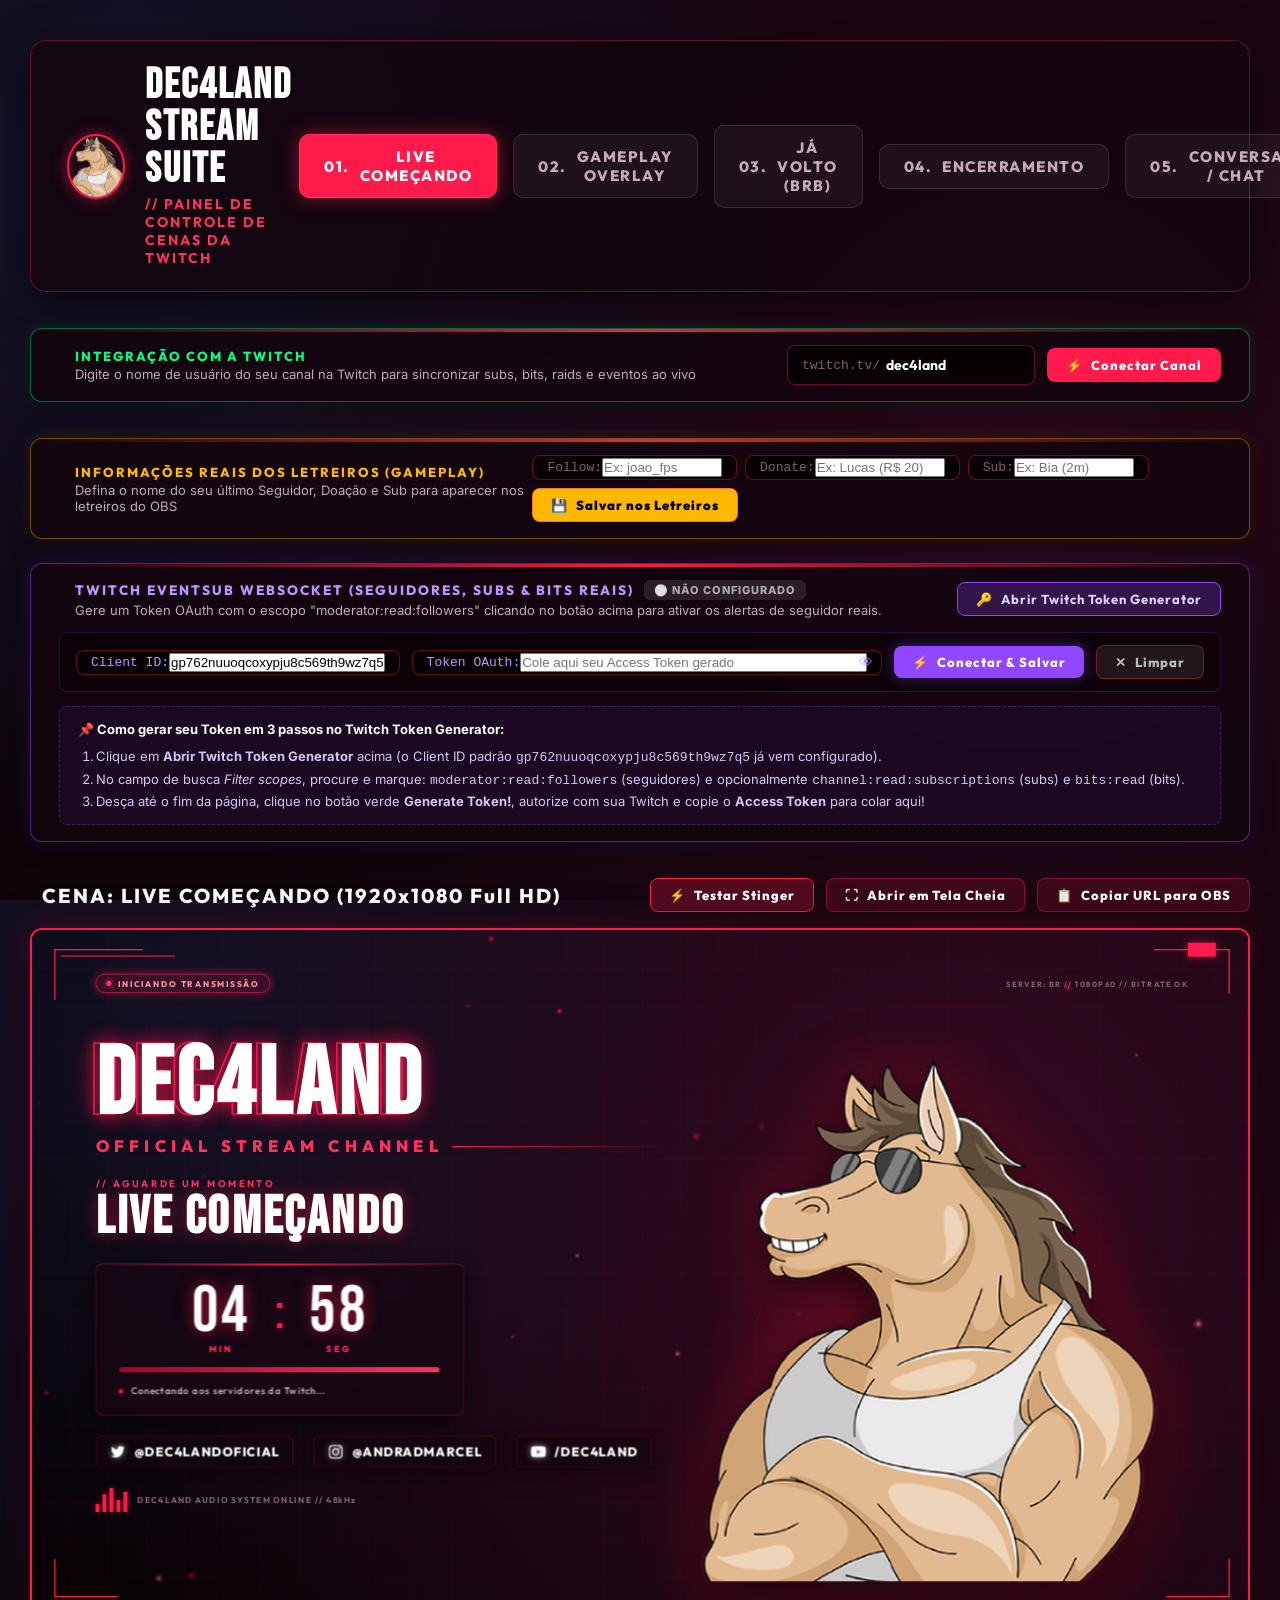
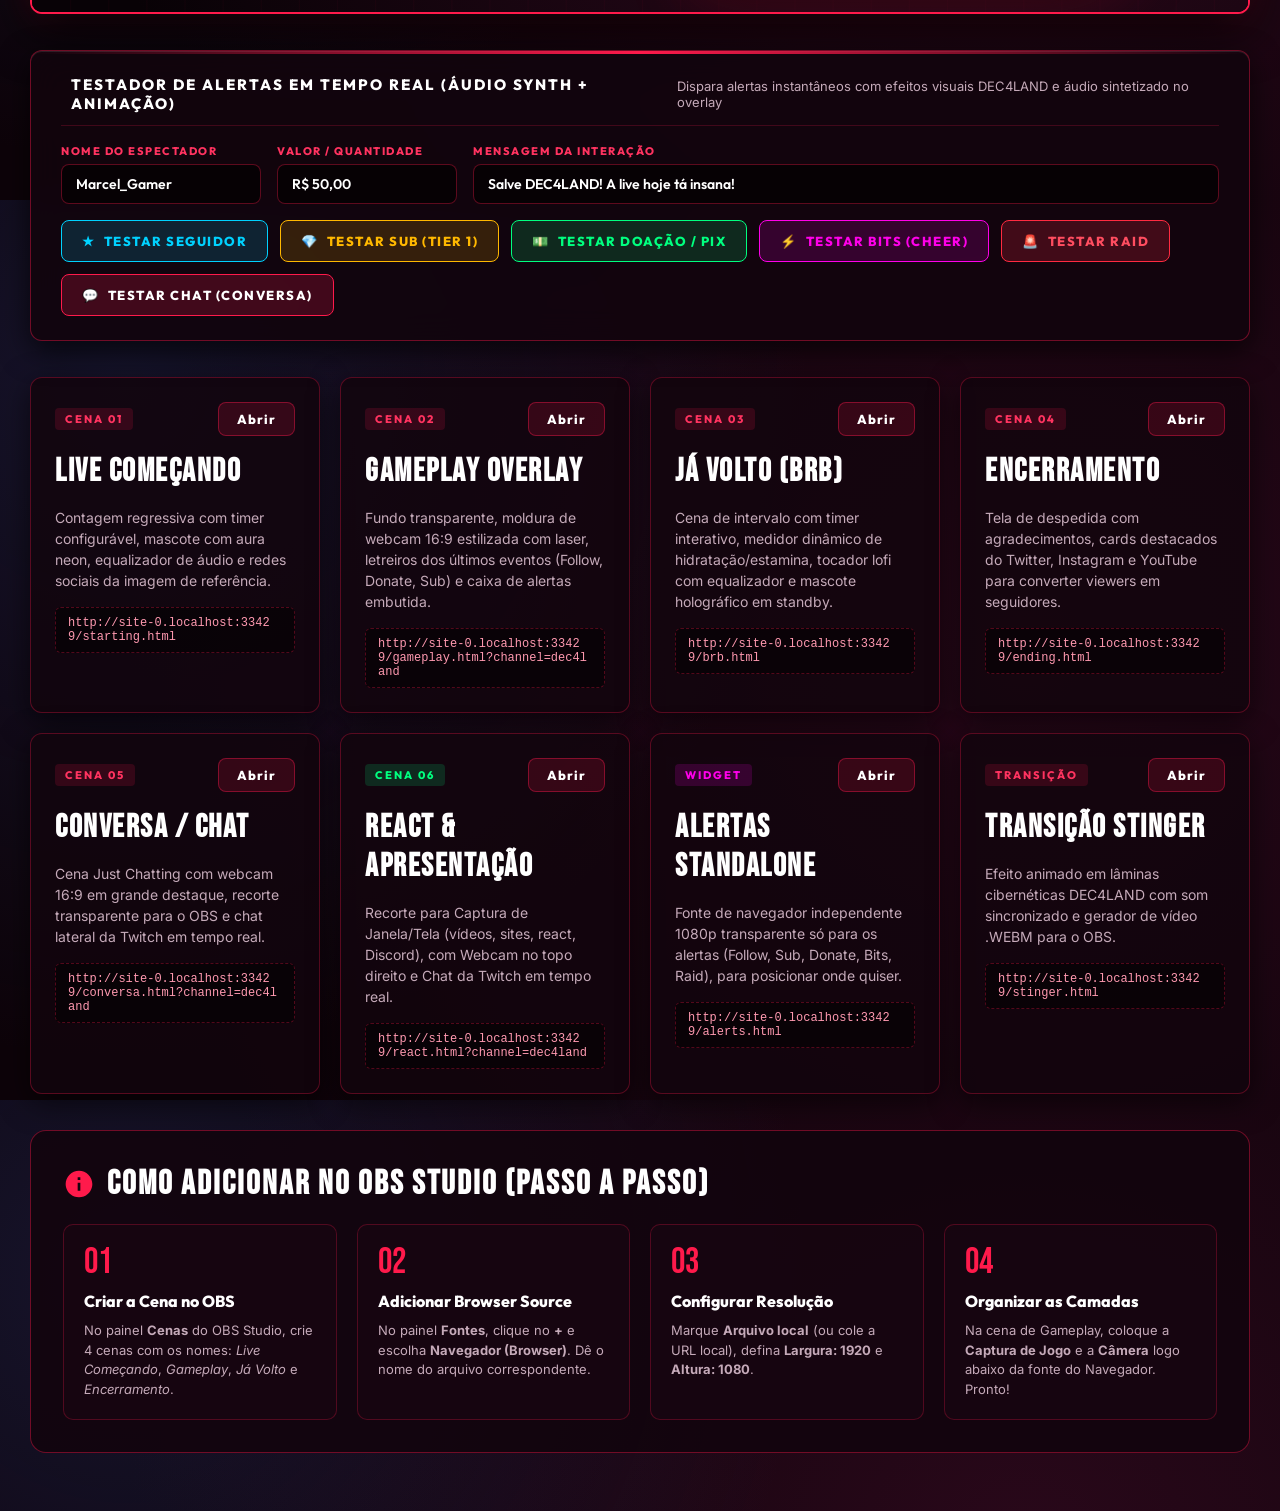
==== index.html @ c60e08fe "feat: add modular JavaScript components, assets, and update stinger rendering pipeline" ====
<!DOCTYPE html>
<html lang="pt-BR">
<head>
  <meta charset="UTF-8">
  <meta name="viewport" content="width=device-width, initial-scale=1.0">
  <title>DEC4LAND - Central de Cenas Twitch & Guia OBS</title>
  <link rel="stylesheet" href="css/shared.css">
  <link rel="stylesheet" href="css/stinger.css">
  <link rel="stylesheet" href="css/alerts.css">
  <style>
    body {
      width: 100vw;
      height: 100vh;
      overflow-y: auto;
      background: radial-gradient(circle at 10% 20%, rgba(35, 45, 95, 0.4) 0%, transparent 50%),
                  radial-gradient(circle at 80% 50%, #29081a 0%, #0d0309 80%);
      color: #fff;
      font-family: var(--font-ui);
      padding: 0;
      margin: 0;
    }

    .hub-container {
      max-width: 1600px;
      margin: 0 auto;
      padding: 40px 30px 60px 30px;
      display: flex;
      flex-direction: column;
      gap: 36px;
    }

    /* Hub Header */
    .hub-header {
      display: flex;
      justify-content: space-between;
      align-items: center;
      background: rgba(18, 5, 14, 0.85);
      border: 1px solid rgba(255, 26, 75, 0.35);
      border-radius: 16px;
      padding: 24px 36px;
      box-shadow: 0 10px 40px rgba(0, 0, 0, 0.7);
    }

    .hub-brand {
      display: flex;
      align-items: center;
      gap: 20px;
    }

    .hub-mascot-icon {
      width: 65px;
      height: 65px;
      border-radius: 50%;
      border: 2.5px solid var(--neon-red);
      background: var(--bg-wine-mid);
      object-fit: cover;
      box-shadow: 0 0 15px var(--neon-red-glow);
    }

    .hub-title-group h1 {
      font-family: var(--font-display);
      font-size: 42px;
      letter-spacing: 2px;
      margin: 0;
      line-height: 1;
    }

    .hub-title-group p {
      font-family: var(--font-brand);
      font-size: 14px;
      letter-spacing: 2px;
      color: var(--neon-red-bright);
      margin-top: 4px;
      font-weight: 700;
    }

    /* Scene Switcher Tabs */
    .tabs-bar {
      display: flex;
      align-items: center;
      gap: 16px;
    }

    .tab-btn {
      display: flex;
      align-items: center;
      gap: 10px;
      background: rgba(255, 255, 255, 0.05);
      border: 1px solid rgba(255, 255, 255, 0.1);
      color: var(--text-dim);
      font-family: var(--font-brand);
      font-size: 15px;
      font-weight: 800;
      letter-spacing: 1.5px;
      padding: 12px 24px;
      border-radius: 10px;
      cursor: pointer;
      transition: all 0.3s ease;
    }

    .tab-btn:hover {
      border-color: var(--neon-red);
      color: #fff;
      background: rgba(255, 26, 75, 0.15);
    }

    .tab-btn.active {
      background: var(--neon-red);
      border-color: var(--neon-red-bright);
      color: #fff;
      box-shadow: 0 0 20px var(--neon-red-glow);
    }

    /* Live Preview Section */
    .preview-section {
      display: flex;
      flex-direction: column;
      gap: 16px;
    }

    .preview-header {
      display: flex;
      justify-content: space-between;
      align-items: center;
    }

    .preview-title {
      font-family: var(--font-brand);
      font-size: 20px;
      font-weight: 800;
      letter-spacing: 2px;
      color: #fff;
      display: flex;
      align-items: center;
      gap: 12px;
    }

    .preview-actions {
      display: flex;
      gap: 12px;
    }

    /* Twitch Channel Integration Bar */
    .channel-config-bar {
      display: flex;
      justify-content: space-between;
      align-items: center;
      padding: 16px 28px;
      background: rgba(18, 5, 14, 0.9);
      border: 1px solid rgba(0, 255, 127, 0.4);
      border-radius: 12px;
      box-shadow: 0 4px 20px rgba(0, 0, 0, 0.6), 0 0 15px rgba(0, 255, 127, 0.15);
    }

    .channel-config-left {
      display: flex;
      align-items: center;
      gap: 16px;
    }

    .channel-config-text {
      display: flex;
      flex-direction: column;
      gap: 2px;
    }

    .channel-config-label {
      font-family: var(--font-brand);
      font-size: 13px;
      font-weight: 800;
      letter-spacing: 2px;
      color: #00ff7f;
    }

    .channel-config-desc {
      font-size: 13px;
      color: var(--text-dim);
    }

    .channel-config-controls {
      display: flex;
      align-items: center;
      gap: 12px;
    }

    .channel-input-wrapper {
      display: flex;
      align-items: center;
      background: rgba(0, 0, 0, 0.6);
      border: 1px solid rgba(255, 26, 75, 0.4);
      border-radius: 8px;
      padding: 2px 14px;
    }

    .channel-prefix {
      font-family: monospace;
      font-size: 13px;
      color: var(--text-muted);
    }

    #twitch-channel-input {
      background: transparent;
      border: none;
      outline: none;
      color: #fff;
      font-family: var(--font-brand);
      font-size: 14px;
      font-weight: 700;
      padding: 8px 6px;
      width: 140px;
    }

    .action-btn {
      display: inline-flex;
      align-items: center;
      gap: 8px;
      padding: 8px 18px;
      border-radius: 8px;
      font-family: var(--font-brand);
      font-size: 13px;
      font-weight: 800;
      letter-spacing: 1px;
      text-decoration: none;
      cursor: pointer;
      border: 1px solid rgba(255, 26, 75, 0.4);
      background: rgba(255, 26, 75, 0.15);
      color: #fff;
      transition: all 0.25s ease;
    }

    .action-btn:hover {
      background: var(--neon-red);
      box-shadow: 0 0 15px var(--neon-red-glow);
    }

    .preview-frame-wrapper {
      position: relative;
      width: 100%;
      aspect-ratio: 16 / 9;
      background: #000;
      border: 2px solid var(--neon-red);
      border-radius: 12px;
      overflow: hidden;
      box-shadow: 0 15px 50px rgba(0, 0, 0, 0.9), 0 0 30px rgba(255, 26, 75, 0.25);
    }

    /* Mock game background behind gameplay preview so transparency is obvious */
    .mock-game-bg {
      position: absolute;
      top: 0;
      left: 0;
      width: 100%;
      height: 100%;
      background: url('https://images.unsplash.com/photo-1542751371-adc38448a05e?auto=format&fit=crop&w=1920&q=80') center/cover no-repeat;
      filter: brightness(0.7) contrast(1.1);
      display: none;
      z-index: 1;
    }

    .preview-iframe {
      position: absolute;
      top: 0;
      left: 0;
      width: 1920px;
      height: 1080px;
      transform-origin: top left;
      border: none;
      z-index: 2;
    }

    /* Alert Tester Section */
    .alert-tester-section {
      padding: 24px 30px;
      display: flex;
      flex-direction: column;
      gap: 18px;
      background: rgba(18, 5, 14, 0.92);
      border: 1px solid rgba(255, 26, 75, 0.4);
    }

    .alert-tester-header {
      display: flex;
      justify-content: space-between;
      align-items: center;
      border-bottom: 1px solid rgba(255, 26, 75, 0.2);
      padding-bottom: 12px;
    }

    .alert-tester-title {
      font-family: var(--font-brand);
      font-size: 15px;
      font-weight: 800;
      letter-spacing: 2px;
      color: #fff;
      display: flex;
      align-items: center;
      gap: 10px;
    }

    .alert-tester-hint {
      font-size: 13px;
      color: var(--text-dim);
    }

    .alert-tester-controls {
      display: flex;
      flex-direction: column;
      gap: 16px;
    }

    .alert-inputs-row {
      display: grid;
      grid-template-columns: 200px 180px 1fr;
      gap: 16px;
    }

    .alert-field {
      display: flex;
      flex-direction: column;
      gap: 6px;
    }

    .alert-field label {
      font-family: var(--font-brand);
      font-size: 11px;
      font-weight: 800;
      letter-spacing: 1.5px;
      color: var(--neon-red-bright);
      text-transform: uppercase;
    }

    .alert-field input {
      background: rgba(0, 0, 0, 0.6);
      border: 1px solid rgba(255, 26, 75, 0.35);
      border-radius: 8px;
      padding: 10px 14px;
      color: #fff;
      font-family: var(--font-brand);
      font-size: 14px;
      font-weight: 600;
      outline: none;
      transition: border-color 0.2s;
    }

    .alert-field input:focus {
      border-color: var(--neon-red);
      box-shadow: 0 0 10px var(--neon-red-glow);
    }

    .alert-buttons-row {
      display: flex;
      gap: 12px;
      flex-wrap: wrap;
    }

    .alert-btn {
      display: flex;
      align-items: center;
      gap: 8px;
      padding: 12px 20px;
      border-radius: 8px;
      font-family: var(--font-brand);
      font-size: 13px;
      font-weight: 800;
      letter-spacing: 1.5px;
      text-transform: uppercase;
      cursor: pointer;
      border: 1px solid transparent;
      transition: all 0.25s ease;
      color: #fff;
    }

    .alert-btn:hover {
      transform: translateY(-2px);
    }

    .btn-follower {
      background: rgba(0, 210, 255, 0.15);
      border-color: #00d2ff;
      color: #00d2ff;
    }
    .btn-follower:hover {
      background: #00d2ff;
      color: #000;
      box-shadow: 0 0 20px rgba(0, 210, 255, 0.5);
    }

    .btn-sub {
      background: rgba(255, 184, 0, 0.15);
      border-color: #ffb800;
      color: #ffb800;
    }
    .btn-sub:hover {
      background: #ffb800;
      color: #000;
      box-shadow: 0 0 20px rgba(255, 184, 0, 0.5);
    }

    .btn-donation {
      background: rgba(0, 255, 127, 0.15);
      border-color: #00ff7f;
      color: #00ff7f;
    }
    .btn-donation:hover {
      background: #00ff7f;
      color: #000;
      box-shadow: 0 0 20px rgba(0, 255, 127, 0.5);
    }

    .btn-bits {
      background: rgba(255, 0, 234, 0.15);
      border-color: #ff00ea;
      color: #ff00ea;
    }
    .btn-bits:hover {
      background: #ff00ea;
      color: #fff;
      box-shadow: 0 0 20px rgba(255, 0, 234, 0.5);
    }

    .btn-raid {
      background: rgba(255, 42, 64, 0.2);
      border-color: #ff2a40;
      color: #ff4d60;
    }
    .btn-raid:hover {
      background: #ff2a40;
      color: #fff;
      box-shadow: 0 0 20px rgba(255, 42, 64, 0.7);
    }

    /* OBS Guide & Quick Cards */
    .cards-grid {
      display: grid;
      grid-template-columns: repeat(auto-fit, minmax(270px, 1fr));
      gap: 20px;
    }

    .scene-card {
      background: rgba(18, 5, 14, 0.85);
      border: 1px solid rgba(255, 26, 75, 0.3);
      border-radius: 12px;
      padding: 24px;
      display: flex;
      flex-direction: column;
      gap: 16px;
      box-shadow: 0 8px 30px rgba(0, 0, 0, 0.6);
      transition: all 0.3s ease;
    }

    .scene-card:hover {
      border-color: var(--neon-red);
      transform: translateY(-4px);
    }

    .card-top {
      display: flex;
      justify-content: space-between;
      align-items: center;
    }

    .card-tag {
      font-family: var(--font-brand);
      font-size: 11px;
      font-weight: 800;
      letter-spacing: 2px;
      color: var(--neon-red-bright);
      background: rgba(255, 26, 75, 0.15);
      padding: 4px 10px;
      border-radius: 4px;
    }

    .card-title {
      font-family: var(--font-display);
      font-size: 32px;
      letter-spacing: 1.5px;
      color: #fff;
      margin: 0;
    }

    .card-desc {
      font-size: 14px;
      line-height: 1.5;
      color: var(--text-dim);
    }

    .card-obs-url {
      background: rgba(0, 0, 0, 0.5);
      padding: 8px 12px;
      border-radius: 6px;
      border: 1px dashed rgba(255, 26, 75, 0.3);
      font-family: monospace;
      font-size: 12px;
      color: #ff99b0;
      word-break: break-all;
    }

    .obs-instructions-panel {
      background: rgba(18, 5, 14, 0.9);
      border: 1px solid rgba(255, 26, 75, 0.4);
      border-radius: 16px;
      padding: 32px;
      display: flex;
      flex-direction: column;
      gap: 20px;
    }

    .obs-instructions-panel h2 {
      font-family: var(--font-display);
      font-size: 34px;
      letter-spacing: 2px;
      color: #fff;
      display: flex;
      align-items: center;
      gap: 12px;
    }

    .steps-list {
      display: grid;
      grid-template-columns: repeat(4, 1fr);
      gap: 20px;
    }

    .step-item {
      background: rgba(25, 7, 18, 0.7);
      border: 1px solid rgba(255, 26, 75, 0.25);
      border-radius: 10px;
      padding: 20px;
      display: flex;
      flex-direction: column;
      gap: 10px;
    }

    .step-number {
      font-family: var(--font-display);
      font-size: 36px;
      color: var(--neon-red);
      line-height: 1;
    }

    .step-title {
      font-family: var(--font-brand);
      font-size: 16px;
      font-weight: 800;
      color: #fff;
    }

    .step-desc {
      font-size: 13px;
      line-height: 1.5;
      color: var(--text-dim);
    }
  </style>
</head>
<body>
  <div class="hub-container">
    <!-- Hub Header -->
    <header class="hub-header">
      <div class="hub-brand">
        <img src="assets/mascot.webp" alt="DEC4LAND" class="hub-mascot-icon">
        <div class="hub-title-group">
          <h1>DEC4LAND STREAM SUITE</h1>
          <p>// PAINEL DE CONTROLE DE CENAS DA TWITCH</p>
        </div>
      </div>

      <!-- Tab Switcher -->
      <div class="tabs-bar">
        <button class="tab-btn active" onclick="switchScene('starting')">
          <span>01.</span> LIVE COMEÇANDO
        </button>
        <button class="tab-btn" onclick="switchScene('gameplay')">
          <span>02.</span> GAMEPLAY OVERLAY
        </button>
        <button class="tab-btn" onclick="switchScene('brb')">
          <span>03.</span> JÁ VOLTO (BRB)
        </button>
        <button class="tab-btn" onclick="switchScene('ending')">
          <span>04.</span> ENCERRAMENTO
        </button>
        <button class="tab-btn" onclick="switchScene('conversa')">
          <span>05.</span> CONVERSA / CHAT
        </button>
        <button class="tab-btn" onclick="switchScene('react')">
          <span>06.</span> REACT / APRESENTAÇÃO
        </button>
      </div>
    </header>

    <!-- Twitch Channel Integration Bar -->
    <section class="channel-config-bar cyber-panel">
      <div class="channel-config-left">
        <span class="pulse-dot" style="background: #00ff7f; box-shadow: 0 0 10px #00ff7f;"></span>
        <div class="channel-config-text">
          <span class="channel-config-label">INTEGRAÇÃO COM A TWITCH</span>
          <span class="channel-config-desc">Digite o nome de usuário do seu canal na Twitch para sincronizar subs, bits, raids e eventos ao vivo</span>
        </div>
      </div>
      <div class="channel-config-controls">
        <div class="channel-input-wrapper">
          <span class="channel-prefix">twitch.tv/</span>
          <input type="text" id="twitch-channel-input" placeholder="seu_canal" value="dec4land">
        </div>
        <button onclick="saveAndApplyChannel()" class="action-btn" style="background: var(--neon-red);">
          <span>⚡</span> Conectar Canal
        </button>
      </div>
    </section>

    <!-- Real Twitch Info Config Bar for Gameplay -->
    <section class="channel-config-bar cyber-panel" style="border-color: rgba(255, 184, 0, 0.4); box-shadow: 0 4px 20px rgba(0, 0, 0, 0.6), 0 0 15px rgba(255, 184, 0, 0.15);">
      <div class="channel-config-left">
        <span class="pulse-dot" style="background: #ffb800; box-shadow: 0 0 10px #ffb800;"></span>
        <div class="channel-config-text">
          <span class="channel-config-label" style="color: #ffb800;">INFORMAÇÕES REAIS DOS LETREIROS (GAMEPLAY)</span>
          <span class="channel-config-desc">Defina o nome do seu último Seguidor, Doação e Sub para aparecer nos letreiros do OBS</span>
        </div>
      </div>
      <div class="channel-config-controls" style="flex-wrap: wrap; gap: 8px;">
        <div class="channel-input-wrapper">
          <span class="channel-prefix">Follow:</span>
          <input type="text" id="hud-real-follower" placeholder="Ex: joao_fps" style="width: 120px;">
        </div>
        <div class="channel-input-wrapper">
          <span class="channel-prefix">Donate:</span>
          <input type="text" id="hud-real-donate" placeholder="Ex: Lucas (R$ 20)" style="width: 130px;">
        </div>
        <div class="channel-input-wrapper">
          <span class="channel-prefix">Sub:</span>
          <input type="text" id="hud-real-sub" placeholder="Ex: Bia (2m)" style="width: 120px;">
        </div>
        <button onclick="saveAndApplyRealHudInfo()" class="action-btn" style="background: #ffb800; color: #000; font-weight: 900;">
          <span>💾</span> Salvar nos Letreiros
        </button>
      </div>
    </section>

    <!-- Twitch EventSub WebSocket Config Bar (Followers, Subs, Bits em Tempo Real) -->
    <section class="channel-config-bar cyber-panel" style="border-color: rgba(145, 70, 255, 0.5); box-shadow: 0 4px 20px rgba(0, 0, 0, 0.6), 0 0 20px rgba(145, 70, 255, 0.2); margin-top: -12px;">
      <div style="display: flex; flex-direction: column; gap: 14px; width: 100%;">
        <div style="display: flex; justify-content: space-between; align-items: center; flex-wrap: wrap; gap: 12px;">
          <div class="channel-config-left">
            <span class="pulse-dot" id="eventsub-led" style="background: #9146FF; box-shadow: 0 0 12px #9146FF;"></span>
            <div class="channel-config-text">
              <div style="display: flex; align-items: center; gap: 10px; flex-wrap: wrap;">
                <span class="channel-config-label" style="color: #bf94ff; font-size: 13.5px;">TWITCH EVENTSUB WEBSOCKET (SEGUIDORES, SUBS & BITS REAIS)</span>
                <span id="eventsub-status-tag" style="font-size: 11px; padding: 3px 10px; border-radius: 6px; background: rgba(255, 255, 255, 0.1); color: #ccc; font-weight: 800; letter-spacing: 1px;">⚪ VERIFICANDO...</span>
              </div>
              <span class="channel-config-desc" id="eventsub-status-desc">Conecta diretamente à API WebSocket oficial da Twitch para tocar o alerta e atualizar o letreiro assim que alguém seguir a live!</span>
            </div>
          </div>
          <div style="display: flex; gap: 8px; align-items: center;">
            <a href="https://twitchtokengenerator.com/" target="_blank" class="action-btn" style="background: rgba(145, 70, 255, 0.25); border-color: #9146FF; color: #e2d2ff; text-decoration: none; font-weight: 700;">
              <span>🔑</span> Abrir Twitch Token Generator
            </a>
          </div>
        </div>

        <div style="display: flex; align-items: center; gap: 12px; flex-wrap: wrap; background: rgba(0, 0, 0, 0.35); padding: 12px 16px; border-radius: 8px; border: 1px solid rgba(145, 70, 255, 0.2);">
          <div class="channel-input-wrapper" style="flex: 1; min-width: 240px;">
            <span class="channel-prefix" style="color: #bf94ff;">Client ID:</span>
            <input type="text" id="eventsub-input-client-id" value="gp762nuuoqcoxypju8c569th9wz7q5" placeholder="gp762nuuoqcoxypju8c569th9wz7q5" style="flex: 1; min-width: 180px;">
          </div>
          <div class="channel-input-wrapper" style="flex: 1.5; min-width: 280px; position: relative;">
            <span class="channel-prefix" style="color: #bf94ff;">Token OAuth:</span>
            <input type="password" id="eventsub-input-token" placeholder="Cole aqui seu Access Token gerado" style="flex: 1; min-width: 200px; padding-right: 36px;">
            <button type="button" onclick="toggleTokenVisibility()" style="position: absolute; right: 8px; background: none; border: none; color: #bf94ff; cursor: pointer; font-size: 14px;" title="Mostrar/Ocultar Token">👁</button>
          </div>
          <button onclick="saveAndConnectEventSub()" class="action-btn" style="background: #9146FF; color: #fff; font-weight: 800; border: none; box-shadow: 0 0 15px rgba(145, 70, 255, 0.4);">
            <span>⚡</span> Conectar & Salvar
          </button>
          <button onclick="disconnectEventSubManual()" class="action-btn" style="background: rgba(255, 255, 255, 0.08); color: #bbb;">
            <span>✕</span> Limpar
          </button>
        </div>

        <!-- Passo a Passo Didático -->
        <div style="background: rgba(145, 70, 255, 0.08); border: 1px dashed rgba(145, 70, 255, 0.35); border-radius: 8px; padding: 12px 18px; font-size: 13px; line-height: 1.6; color: #d6c6f7;">
          <b style="color: #fff;">📌 Como gerar seu Token em 3 passos no Twitch Token Generator:</b>
          <ol style="margin: 6px 0 0 18px; padding: 0;">
            <li>Clique em <b>Abrir Twitch Token Generator</b> acima (o Client ID padrão <code>gp762nuuoqcoxypju8c569th9wz7q5</code> já vem configurado).</li>
            <li>No campo de busca <i>Filter scopes</i>, procure e marque: <code>moderator:read:followers</code> (seguidores) e opcionalmente <code>channel:read:subscriptions</code> (subs) e <code>bits:read</code> (bits).</li>
            <li>Desça até o fim da página, clique no botão verde <b>Generate Token!</b>, autorize com sua Twitch e copie o <b>Access Token</b> para colar aqui!</li>
          </ol>
        </div>
      </div>
    </section>

    <!-- Live Preview Viewport -->
    <section class="preview-section">
      <div class="preview-header">
        <div class="preview-title">
          <span class="pulse-dot"></span>
          <span id="current-scene-title">CENA: LIVE COMEÇANDO (1920x1080 Full HD)</span>
        </div>
        <div class="preview-actions">
          <button onclick="window.playStinger()" class="action-btn" style="background: rgba(255, 26, 75, 0.25); border-color: var(--neon-red);">
            <span>⚡</span> Testar Stinger
          </button>
          <a id="btn-open-fullscreen" href="starting.html" target="_blank" class="action-btn">
            <span>⛶</span> Abrir em Tela Cheia
          </a>
          <button onclick="copyCurrentSceneUrl()" class="action-btn">
            <span>📋</span> Copiar URL para OBS
          </button>
        </div>
      </div>

      <div class="preview-frame-wrapper" id="preview-wrapper">
        <!-- Mock game background visible during gameplay preview -->
        <div class="mock-game-bg" id="mock-game"></div>
        <iframe id="scene-iframe" class="preview-iframe" src="starting.html"></iframe>
      </div>
    </section>

    <!-- Interactive Alert Testing Panel -->
    <section class="alert-tester-section cyber-panel">
      <div class="alert-tester-header">
        <div class="alert-tester-title">
          <span class="pulse-dot" style="background: var(--neon-red); box-shadow: 0 0 10px var(--neon-red);"></span>
          <span>TESTADOR DE ALERTAS EM TEMPO REAL (ÁUDIO SYNTH + ANIMAÇÃO)</span>
        </div>
        <span class="alert-tester-hint">Dispara alertas instantâneos com efeitos visuais DEC4LAND e áudio sintetizado no overlay</span>
      </div>

      <div class="alert-tester-controls">
        <!-- Input Row -->
        <div class="alert-inputs-row">
          <div class="alert-field">
            <label>Nome do Espectador</label>
            <input type="text" id="alert-test-user" value="Marcel_Gamer" placeholder="Ex: GaulesFan">
          </div>
          <div class="alert-field">
            <label>Valor / Quantidade</label>
            <input type="text" id="alert-test-amount" value="R$ 50,00" placeholder="Ex: R$ 50,00 ou 500 Bits">
          </div>
          <div class="alert-field wide">
            <label>Mensagem da Interação</label>
            <input type="text" id="alert-test-msg" value="Salve DEC4LAND! A live hoje tá insana!" placeholder="Mensagem na tela">
          </div>
        </div>

        <!-- Buttons Row -->
        <div class="alert-buttons-row">
          <button class="alert-btn btn-follower" onclick="triggerTestAlert('follower')">
            <span>★</span> Testar Seguidor
          </button>
          <button class="alert-btn btn-sub" onclick="triggerTestAlert('sub')">
            <span>💎</span> Testar Sub (Tier 1)
          </button>
          <button class="alert-btn btn-donation" onclick="triggerTestAlert('donation')">
            <span>💵</span> Testar Doação / Pix
          </button>
          <button class="alert-btn btn-bits" onclick="triggerTestAlert('bits')">
            <span>⚡</span> Testar Bits (Cheer)
          </button>
          <button class="alert-btn btn-raid" onclick="triggerTestAlert('raid')">
            <span>🚨</span> Testar Raid
          </button>
          <button class="alert-btn" style="background: rgba(255, 26, 75, 0.2); border-color: var(--neon-red);" onclick="triggerSimulateChatFromHub()">
            <span>💬</span> Testar Chat (Conversa)
          </button>
        </div>
      </div>
    </section>

    <!-- Scene Cards & OBS Paths -->
    <section class="cards-grid">
      <!-- Starting Card -->
      <div class="scene-card">
        <div class="card-top">
          <span class="card-tag">CENA 01</span>
          <a href="starting.html" target="_blank" class="action-btn">Abrir</a>
        </div>
        <h3 class="card-title">LIVE COMEÇANDO</h3>
        <p class="card-desc">Contagem regressiva com timer configurável, mascote com aura neon, equalizador de áudio e redes sociais da imagem de referência.</p>
        <div class="card-obs-url" id="url-starting">starting.html</div>
      </div>

      <!-- Gameplay Card -->
      <div class="scene-card">
        <div class="card-top">
          <span class="card-tag">CENA 02</span>
          <a href="gameplay.html" target="_blank" class="action-btn">Abrir</a>
        </div>
        <h3 class="card-title">GAMEPLAY OVERLAY</h3>
        <p class="card-desc">Fundo transparente, moldura de webcam 16:9 estilizada com laser, letreiros dos últimos eventos (Follow, Donate, Sub) e caixa de alertas embutida.</p>
        <div class="card-obs-url" id="url-gameplay">gameplay.html</div>
      </div>

      <!-- BRB Card -->
      <div class="scene-card">
        <div class="card-top">
          <span class="card-tag">CENA 03</span>
          <a href="brb.html" target="_blank" class="action-btn">Abrir</a>
        </div>
        <h3 class="card-title">JÁ VOLTO (BRB)</h3>
        <p class="card-desc">Cena de intervalo com timer interativo, medidor dinâmico de hidratação/estamina, tocador lofi com equalizador e mascote holográfico em standby.</p>
        <div class="card-obs-url" id="url-brb">brb.html</div>
      </div>

      <!-- Ending Card -->
      <div class="scene-card">
        <div class="card-top">
          <span class="card-tag">CENA 04</span>
          <a href="ending.html" target="_blank" class="action-btn">Abrir</a>
        </div>
        <h3 class="card-title">ENCERRAMENTO</h3>
        <p class="card-desc">Tela de despedida com agradecimentos, cards destacados do Twitter, Instagram e YouTube para converter viewers em seguidores.</p>
        <div class="card-obs-url" id="url-ending">ending.html</div>
      </div>

      <!-- Conversa / Chat Card -->
      <div class="scene-card">
        <div class="card-top">
          <span class="card-tag">CENA 05</span>
          <a href="conversa.html" target="_blank" class="action-btn">Abrir</a>
        </div>
        <h3 class="card-title">CONVERSA / CHAT</h3>
        <p class="card-desc">Cena Just Chatting com webcam 16:9 em grande destaque, recorte transparente para o OBS e chat lateral da Twitch em tempo real.</p>
        <div class="card-obs-url" id="url-conversa">conversa.html</div>
      </div>

      <!-- React / Apresentação Card -->
      <div class="scene-card">
        <div class="card-top">
          <span class="card-tag" style="color: #00ff7f; background: rgba(0, 255, 127, 0.15);">CENA 06</span>
          <a href="react.html" target="_blank" class="action-btn">Abrir</a>
        </div>
        <h3 class="card-title">REACT & APRESENTAÇÃO</h3>
        <p class="card-desc">Recorte para Captura de Janela/Tela (vídeos, sites, react, Discord), com Webcam no topo direito e Chat da Twitch em tempo real.</p>
        <div class="card-obs-url" id="url-react">react.html</div>
      </div>

      <!-- Standalone Alerts Card -->
      <div class="scene-card">
        <div class="card-top">
          <span class="card-tag" style="color: #ff00ea; background: rgba(255, 0, 234, 0.15);">WIDGET</span>
          <a href="alerts.html" target="_blank" class="action-btn">Abrir</a>
        </div>
        <h3 class="card-title">ALERTAS STANDALONE</h3>
        <p class="card-desc">Fonte de navegador independente 1080p transparente só para os alertas (Follow, Sub, Donate, Bits, Raid), para posicionar onde quiser.</p>
        <div class="card-obs-url" id="url-alerts">alerts.html</div>
      </div>

      <!-- Stinger Transition Card -->
      <div class="scene-card">
        <div class="card-top">
          <span class="card-tag" style="color: #ff3360; background: rgba(255, 26, 75, 0.15);">TRANSIÇÃO</span>
          <a href="stinger.html" target="_blank" class="action-btn">Abrir</a>
        </div>
        <h3 class="card-title">TRANSIÇÃO STINGER</h3>
        <p class="card-desc">Efeito animado em lâminas cibernéticas DEC4LAND com som sincronizado e gerador de vídeo .WEBM para o OBS.</p>
        <div class="card-obs-url" id="url-stinger">stinger.html</div>
      </div>
    </section>

    <!-- OBS Studio Setup Guide -->
    <section class="obs-instructions-panel">
      <h2>
        <svg viewBox="0 0 24 24" width="32" height="32" fill="var(--neon-red)">
          <path d="M12 2C6.48 2 2 6.48 2 12s4.48 10 10 10 10-4.48 10-10S17.52 2 12 2zm1 15h-2v-6h2v6zm0-8h-2V7h2v2z"/>
        </svg>
        COMO ADICIONAR NO OBS STUDIO (PASSO A PASSO)
      </h2>

      <div class="steps-list">
        <div class="step-item">
          <span class="step-number">01</span>
          <div class="step-title">Criar a Cena no OBS</div>
          <div class="step-desc">No painel <b>Cenas</b> do OBS Studio, crie 4 cenas com os nomes: <i>Live Começando</i>, <i>Gameplay</i>, <i>Já Volto</i> e <i>Encerramento</i>.</div>
        </div>

        <div class="step-item">
          <span class="step-number">02</span>
          <div class="step-title">Adicionar Browser Source</div>
          <div class="step-desc">No painel <b>Fontes</b>, clique no <b>+</b> e escolha <b>Navegador (Browser)</b>. Dê o nome do arquivo correspondente.</div>
        </div>

        <div class="step-item">
          <span class="step-number">03</span>
          <div class="step-title">Configurar Resolução</div>
          <div class="step-desc">Marque <b>Arquivo local</b> (ou cole a URL local), defina <b>Largura: 1920</b> e <b>Altura: 1080</b>.</div>
        </div>

        <div class="step-item">
          <span class="step-number">04</span>
          <div class="step-title">Organizar as Camadas</div>
          <div class="step-desc">Na cena de Gameplay, coloque a <b>Captura de Jogo</b> e a <b>Câmera</b> logo abaixo da fonte do Navegador. Pronto!</div>
        </div>
      </div>
    </section>
  </div>

  <script>
    const iframe = document.getElementById('scene-iframe');
    const previewWrapper = document.getElementById('preview-wrapper');
    const mockGame = document.getElementById('mock-game');
    const titleEl = document.getElementById('current-scene-title');
    const btnFullscreen = document.getElementById('btn-open-fullscreen');
    let currentScene = 'starting';

    function resizeIframe() {
      if (!previewWrapper || !iframe) return;
      const rect = previewWrapper.getBoundingClientRect();
      const scale = rect.width / 1920;
      iframe.style.transform = `scale(${scale})`;
    }

    let currentChannel = localStorage.getItem('dec4land_twitch_channel') || 'dec4land';

    function getBaseUrl() {
      return window.location.href.substring(0, window.location.href.lastIndexOf('/') + 1);
    }

    let alertBroadcast = null;
    try {
      if ('BroadcastChannel' in window) {
        alertBroadcast = new BroadcastChannel('dec4land_stream_alerts');
      }
    } catch(e) {}

    function triggerTestAlert(type) {
      const user = document.getElementById('alert-test-user').value.trim() || 'Marcel_Gamer';
      const amount = document.getElementById('alert-test-amount').value.trim() || '';
      const message = document.getElementById('alert-test-msg').value.trim() || '';

      const payload = {
        id: 'test_' + type + '_' + Date.now(),
        type: type,
        user: user,
        amount: amount,
        message: message
      };

      // Send via BroadcastChannel (preferred for multi-window / OBS synchronization)
      if (alertBroadcast) {
        try {
          alertBroadcast.postMessage({
            action: 'trigger_alert',
            payload: payload
          });
        } catch (e) {}
      }

      // Send via localStorage (syncs across tabs and windows on same origin)
      try {
        localStorage.setItem('dec4land_stream_alert_trigger', JSON.stringify({
          payload: payload,
          time: Date.now()
        }));
      } catch (e) {}

      if (iframe && iframe.contentWindow) {
        // Also notify inner preview iframe
        iframe.contentWindow.postMessage({
          action: 'trigger_alert',
          payload: payload
        }, '*');
      }
    }

    function updateCardUrls() {
      const base = getBaseUrl();
      document.getElementById('url-starting').textContent = base + 'starting.html';
      let gameplayUrl = base + 'gameplay.html?channel=' + encodeURIComponent(currentChannel);
      const sF = localStorage.getItem('dec4land_real_follower');
      const sD = localStorage.getItem('dec4land_real_donate');
      const sS = localStorage.getItem('dec4land_real_sub');
      if (sF) gameplayUrl += '&follow=' + encodeURIComponent(sF);
      if (sD) gameplayUrl += '&donate=' + encodeURIComponent(sD);
      if (sS) gameplayUrl += '&sub=' + encodeURIComponent(sS);
      document.getElementById('url-gameplay').textContent = gameplayUrl;
      const brbEl = document.getElementById('url-brb');
      if (brbEl) brbEl.textContent = base + 'brb.html';
      document.getElementById('url-ending').textContent = base + 'ending.html';
      const conversaEl = document.getElementById('url-conversa');
      if (conversaEl) {
        let conversaUrl = base + 'conversa.html?channel=' + encodeURIComponent(currentChannel);
        if (sF) conversaUrl += '&follow=' + encodeURIComponent(sF);
        if (sD) conversaUrl += '&donate=' + encodeURIComponent(sD);
        if (sS) conversaUrl += '&sub=' + encodeURIComponent(sS);
        conversaEl.textContent = conversaUrl;
      }
      const reactEl = document.getElementById('url-react');
      if (reactEl) {
        let reactUrl = base + 'react.html?channel=' + encodeURIComponent(currentChannel);
        if (sF) reactUrl += '&follow=' + encodeURIComponent(sF);
        if (sD) reactUrl += '&donate=' + encodeURIComponent(sD);
        if (sS) reactUrl += '&sub=' + encodeURIComponent(sS);
        reactEl.textContent = reactUrl;
      }
      const alertsEl = document.getElementById('url-alerts');
      if (alertsEl) alertsEl.textContent = base + 'alerts.html';
      const stingerEl = document.getElementById('url-stinger');
      if (stingerEl) stingerEl.textContent = base + 'stinger.html';
    }

    function saveAndApplyRealHudInfo() {
      const follow = document.getElementById('hud-real-follower').value.trim();
      const donate = document.getElementById('hud-real-donate').value.trim();
      const sub = document.getElementById('hud-real-sub').value.trim();

      if (follow) localStorage.setItem('dec4land_real_follower', follow);
      if (donate) localStorage.setItem('dec4land_real_donate', donate);
      if (sub) localStorage.setItem('dec4land_real_sub', sub);

      if (alertBroadcast) {
        try {
          alertBroadcast.postMessage({
            action: 'update_hud_info',
            follower: follow,
            donate: donate,
            sub: sub
          });
        } catch(e) {}
      }

      if (iframe && iframe.contentWindow) {
        iframe.contentWindow.postMessage({
          action: 'update_hud_info',
          follower: follow,
          donate: donate,
          sub: sub
        }, '*');
      }

      updateCardUrls();
      alert('Letreiros atualizados com sucesso!\nOs valores foram salvos e enviados para o overlay do OBS.');
    }

    function saveAndApplyChannel() {
      const input = document.getElementById('twitch-channel-input');
      const val = input.value.trim().replace(/^@|^#/, '').toLowerCase();
      if (!val) {
        alert('Por favor digite o nome de usuário do seu canal na Twitch.');
        return;
      }
      currentChannel = val;
      localStorage.setItem('dec4land_twitch_channel', currentChannel);
      updateCardUrls();

      // If currently previewing gameplay, conversa or react, reload with new channel
      if (currentScene === 'gameplay' || currentScene === 'conversa' || currentScene === 'react') {
        iframe.src = currentScene + '.html?channel=' + encodeURIComponent(currentChannel);
        btnFullscreen.href = currentScene + '.html?channel=' + encodeURIComponent(currentChannel);
      }
      alert('Canal definido como: ' + currentChannel + '\nO overlay agora está conectado aos eventos da Twitch deste canal!');
    }

    function triggerSimulateChatFromHub() {
      if (iframe && iframe.contentWindow && iframe.contentWindow.simulateChatMessage) {
        iframe.contentWindow.simulateChatMessage();
      } else {
        // Switch to conversa scene and simulate
        switchScene('conversa');
        setTimeout(() => {
          if (iframe && iframe.contentWindow && iframe.contentWindow.simulateChatMessage) {
            iframe.contentWindow.simulateChatMessage();
          }
        }, 1200);
      }
    }

    window.addEventListener('resize', resizeIframe);
    window.addEventListener('DOMContentLoaded', () => {
      resizeIframe();
      const savedChannel = localStorage.getItem('dec4land_twitch_channel');
      if (savedChannel) {
        currentChannel = savedChannel;
        const input = document.getElementById('twitch-channel-input');
        if (input) input.value = currentChannel;
      }

      const savedFollow = localStorage.getItem('dec4land_real_follower');
      const savedDon = localStorage.getItem('dec4land_real_donate');
      const savedSb = localStorage.getItem('dec4land_real_sub');
      if (savedFollow) document.getElementById('hud-real-follower').value = savedFollow;
      if (savedDon) document.getElementById('hud-real-donate').value = savedDon;
      if (savedSb) document.getElementById('hud-real-sub').value = savedSb;

      // Carregar credenciais EventSub salvas
      const savedClientId = localStorage.getItem('dec4land_eventsub_client_id') || (window.DEC4LAND_CONFIG?.twitchClientId || '');
      const savedToken = localStorage.getItem('dec4land_eventsub_token') || (window.DEC4LAND_CONFIG?.twitchOAuthToken || '');
      const inputClientId = document.getElementById('eventsub-input-client-id');
      const inputToken = document.getElementById('eventsub-input-token');
      if (inputClientId && savedClientId) inputClientId.value = savedClientId;
      if (inputToken && savedToken) inputToken.value = savedToken;

      // Monitorar status do Twitch EventSub
      if (window.dec4landEventSub) {
        window.dec4landEventSub.onStatusChange(updateEventSubUI);
      }
      window.addEventListener('dec4land_eventsub_status', (e) => {
        if (e.detail) updateEventSubUI(e.detail.status, e.detail.message);
      });

      updateCardUrls();
    });

    function switchScene(sceneName) {
      if (sceneName === currentScene) return;

      // Trigger animated Stinger transition!
      if (window.playStinger) {
        window.playStinger(() => {
          executeSceneChange(sceneName);
        });
      } else {
        executeSceneChange(sceneName);
      }
    }

    function executeSceneChange(sceneName) {
      currentScene = sceneName;
      document.querySelectorAll('.tab-btn').forEach(btn => btn.classList.remove('active'));

      if (sceneName === 'starting') {
        const btn = document.querySelector('.tab-btn:nth-child(1)');
        if (btn) btn.classList.add('active');
        iframe.src = 'starting.html';
        mockGame.style.display = 'none';
        titleEl.textContent = 'CENA: LIVE COMEÇANDO (1920x1080 Full HD)';
        btnFullscreen.href = 'starting.html';
      } else if (sceneName === 'gameplay') {
        const btn = document.querySelector('.tab-btn:nth-child(2)');
        if (btn) btn.classList.add('active');
        iframe.src = 'gameplay.html?channel=' + encodeURIComponent(currentChannel);
        mockGame.style.display = 'block';
        titleEl.textContent = 'CENA: GAMEPLAY OVERLAY (Twitch #' + currentChannel.toUpperCase() + ')';
        btnFullscreen.href = 'gameplay.html?channel=' + encodeURIComponent(currentChannel);
      } else if (sceneName === 'brb') {
        const btn = document.querySelector('.tab-btn:nth-child(3)');
        if (btn) btn.classList.add('active');
        iframe.src = 'brb.html';
        mockGame.style.display = 'none';
        titleEl.textContent = 'CENA: JÁ VOLTO / BE RIGHT BACK (1920x1080 Full HD)';
        btnFullscreen.href = 'brb.html';
      } else if (sceneName === 'ending') {
        const btn = document.querySelector('.tab-btn:nth-child(4)');
        if (btn) btn.classList.add('active');
        iframe.src = 'ending.html';
        mockGame.style.display = 'none';
        titleEl.textContent = 'CENA: ENCERRAMENTO DE LIVE (1920x1080 Full HD)';
        btnFullscreen.href = 'ending.html';
      } else if (sceneName === 'conversa') {
        const btn = document.querySelector('.tab-btn:nth-child(5)');
        if (btn) btn.classList.add('active');
        iframe.src = 'conversa.html?channel=' + encodeURIComponent(currentChannel);
        mockGame.style.display = 'none';
        titleEl.textContent = 'CENA: CONVERSA / JUST CHATTING (Twitch #' + currentChannel.toUpperCase() + ')';
        btnFullscreen.href = 'conversa.html?channel=' + encodeURIComponent(currentChannel);
      } else if (sceneName === 'react') {
        const btn = document.querySelector('.tab-btn:nth-child(6)');
        if (btn) btn.classList.add('active');
        iframe.src = 'react.html?channel=' + encodeURIComponent(currentChannel);
        mockGame.style.display = 'none';
        titleEl.textContent = 'CENA: REACT & APRESENTAÇÃO (Twitch #' + currentChannel.toUpperCase() + ')';
        btnFullscreen.href = 'react.html?channel=' + encodeURIComponent(currentChannel);
      }
    }

    function copyCurrentSceneUrl() {
      const base = getBaseUrl();
      let targetUrl = base + currentScene + '.html';
      if (currentScene === 'gameplay' || currentScene === 'conversa' || currentScene === 'react') {
        targetUrl += '?channel=' + encodeURIComponent(currentChannel);
      }
      navigator.clipboard.writeText(targetUrl).then(() => {
        alert('URL copiada para a área de transferência:\n' + targetUrl + '\n\nBasta colar como Navegador (Browser Source) no OBS Studio!');
      });
    }

    // Gerenciador de Interface Twitch EventSub
    function updateEventSubUI(status, message) {
      const tag = document.getElementById('eventsub-status-tag');
      const led = document.getElementById('eventsub-led');
      const desc = document.getElementById('eventsub-status-desc');
      if (!tag || !led) return;

      if (status === 'connected') {
        tag.textContent = '🟢 CONECTADO (FOLLOWS & SUBS ATIVOS)';
        tag.style.background = 'rgba(0, 255, 127, 0.2)';
        tag.style.color = '#00ff7f';
        led.style.background = '#00ff7f';
        led.style.boxShadow = '0 0 14px #00ff7f';
        if (desc) desc.textContent = 'WebSocket ativo! Qualquer novo seguidor ou sub na Twitch tocará o alerta instantaneamente no OBS e atualizará os letreiros.';
      } else if (status === 'connecting') {
        tag.textContent = '🟡 CONECTANDO...';
        tag.style.background = 'rgba(255, 184, 0, 0.2)';
        tag.style.color = '#ffb800';
        led.style.background = '#ffb800';
        led.style.boxShadow = '0 0 14px #ffb800';
        if (desc) desc.textContent = 'Estabelecendo conexão segura com o WebSocket oficial da Twitch (EventSub)...';
      } else if (status === 'error') {
        tag.textContent = '🔴 ERRO NA AUTENTICAÇÃO';
        tag.style.background = 'rgba(255, 26, 75, 0.25)';
        tag.style.color = '#ff1a4b';
        led.style.background = '#ff1a4b';
        led.style.boxShadow = '0 0 14px #ff1a4b';
        if (desc) desc.textContent = message || 'Falha ao autenticar. Verifique se o Client ID e o Token OAuth estão corretos e atualizados.';
      } else if (status === 'unconfigured') {
        tag.textContent = '⚪ NÃO CONFIGURADO';
        tag.style.background = 'rgba(255, 255, 255, 0.1)';
        tag.style.color = '#aaa';
        led.style.background = '#9146FF';
        led.style.boxShadow = '0 0 10px #9146FF';
        if (desc) desc.textContent = 'Gere um Token OAuth com o escopo "moderator:read:followers" clicando no botão acima para ativar os alertas de seguidor reais.';
      } else {
        tag.textContent = '⚪ DESCONECTADO';
        tag.style.background = 'rgba(255, 255, 255, 0.1)';
        tag.style.color = '#aaa';
        led.style.background = '#555';
        led.style.boxShadow = 'none';
        if (desc) desc.textContent = message || 'Conexão inativa.';
      }
    }

    function toggleTokenVisibility() {
      const input = document.getElementById('eventsub-input-token');
      if (input) {
        input.type = input.type === 'password' ? 'text' : 'password';
      }
    }

    function saveAndConnectEventSub() {
      const inputId = (document.getElementById('eventsub-input-client-id').value || '').trim();
      const clientId = inputId || 'gp762nuuoqcoxypju8c569th9wz7q5';
      let token = (document.getElementById('eventsub-input-token').value || '').trim();
      token = token.replace(/^oauth:/i, '').replace(/^Bearer /i, '').trim();

      if (!token) {
        alert('Por favor cole o Token OAuth gerado para conectar ao EventSub.\n\nSiga o passo a passo logo abaixo para gerar o token em 3 cliques!');
        return;
      }

      if (window.dec4landEventSub) {
        window.dec4landEventSub.saveCredentials(clientId, token);
        alert('Credenciais salvas com sucesso!\nIniciando conexão segura com a Twitch...');
      } else {
        localStorage.setItem('dec4land_eventsub_client_id', clientId);
        localStorage.setItem('dec4land_eventsub_token', token);
        alert('Credenciais salvas no navegador! Recarregue a página para conectar.');
      }
    }

    function disconnectEventSubManual() {
      if (confirm('Deseja desconectar e remover as credenciais salvas do EventSub?')) {
        localStorage.removeItem('dec4land_eventsub_client_id');
        localStorage.removeItem('dec4land_eventsub_token');
        document.getElementById('eventsub-input-client-id').value = '';
        document.getElementById('eventsub-input-token').value = '';
        if (window.dec4landEventSub) {
          window.dec4landEventSub.disconnect();
        }
      }
    }
  </script>
  <script src="config.js"></script>
  <script src="js/alerts.js"></script>
  <script src="js/eventsub.js"></script>
  <script src="js/stinger.js"></script>
</body>
</html>
---- css/shared.css ----
/* ==========================================================================
   DEC4LAND TWITCH OVERLAY SYSTEM - SHARED DESIGN SYSTEM
   ========================================================================== */

@import url('https://fonts.googleapis.com/css2?family=Bebas+Neue&family=Inter:wght@400;600;700;900&family=Outfit:wght@500;700;800;900&display=swap');

:root {
  /* Color Palette - Exactly from Reference Image */
  --bg-deep: #080206;
  --bg-wine-dark: #12040c;
  --bg-wine-mid: #220716;
  --bg-wine-bright: #380a22;
  --bg-blue-tint: rgba(28, 38, 77, 0.4);

  --neon-red: #ff1a4b;
  --neon-red-bright: #ff3360;
  --neon-red-dark: #9e0728;
  --neon-red-glow: rgba(255, 26, 75, 0.5);
  --neon-red-soft: rgba(255, 26, 75, 0.15);

  --text-white: #ffffff;
  --text-dim: #c5aab9;
  --text-muted: #7e6372;

  --card-bg: rgba(24, 7, 18, 0.78);
  --card-border: rgba(255, 30, 80, 0.35);
  --card-border-glow: 0 0 15px rgba(255, 26, 75, 0.3);

  /* Fonts */
  --font-display: 'Bebas Neue', sans-serif;
  --font-brand: 'Outfit', sans-serif;
  --font-ui: 'Inter', sans-serif;
}

* {
  margin: 0;
  padding: 0;
  box-sizing: border-box;
}

body {
  width: 1920px;
  height: 1080px;
  overflow: hidden;
  background-color: var(--bg-deep);
  font-family: var(--font-ui);
  color: var(--text-white);
  user-select: none;
  -webkit-font-smoothing: antialiased;
}

/* Background canvas and ambient layers */
.scene-container {
  position: relative;
  width: 1920px;
  height: 1080px;
  overflow: hidden;
  background: 
    radial-gradient(circle at 12% 15%, var(--bg-blue-tint) 0%, transparent 45%),
    radial-gradient(circle at 75% 40%, var(--bg-wine-bright) 0%, var(--bg-wine-mid) 40%, var(--bg-deep) 90%);
  animation: sceneBootUp 0.65s cubic-bezier(0.16, 1, 0.3, 1) forwards;
}

.overlay-container {
  animation: sceneBootUp 0.65s cubic-bezier(0.16, 1, 0.3, 1) forwards;
}

@keyframes sceneBootUp {
  0% {
    opacity: 0;
    filter: brightness(1.5) blur(3px);
    transform: scale(0.992);
  }
  60% {
    opacity: 0.95;
    filter: brightness(1.1) blur(0.5px);
  }
  100% {
    opacity: 1;
    filter: brightness(1) blur(0px);
    transform: scale(1);
  }
}

/* Cyber ambient particles & grid overlay */
.cyber-grid {
  position: absolute;
  top: 0;
  left: 0;
  width: 100%;
  height: 100%;
  background-image: 
    linear-gradient(rgba(255, 26, 75, 0.03) 1px, transparent 1px),
    linear-gradient(90deg, rgba(255, 26, 75, 0.03) 1px, transparent 1px);
  background-size: 60px 60px;
  pointer-events: none;
  z-index: 1;
}

.particles-canvas {
  position: absolute;
  top: 0;
  left: 0;
  width: 100%;
  height: 100%;
  pointer-events: none;
  z-index: 2;
}

/* Tech Frames & Corner Accents (Matching Reference Banner) */
.tech-border-top {
  position: absolute;
  top: 25px;
  left: 30px;
  display: flex;
  align-items: center;
  gap: 12px;
  z-index: 10;
}

.tech-line-h {
  height: 2px;
  background: linear-gradient(90deg, var(--neon-red) 0%, transparent 100%);
}

.tech-bracket-tl {
  position: absolute;
  top: 30px;
  left: 35px;
  width: 140px;
  height: 80px;
  border-top: 2.5px solid var(--neon-red);
  border-left: 2.5px solid var(--neon-red);
  pointer-events: none;
  z-index: 10;
}

.tech-bracket-tl::before {
  content: '';
  position: absolute;
  top: 8px;
  left: 8px;
  width: 180px;
  height: 2px;
  background: var(--neon-red);
  opacity: 0.85;
}

.tech-bracket-tr {
  position: absolute;
  top: 30px;
  right: 35px;
  width: 120px;
  height: 70px;
  border-top: 2.5px solid var(--neon-red);
  border-right: 2.5px solid var(--neon-red);
  pointer-events: none;
  z-index: 10;
}

.tech-block-tr {
  position: absolute;
  top: -12px;
  right: 20px;
  width: 44px;
  height: 22px;
  background: var(--neon-red);
  box-shadow: 0 0 15px var(--neon-red-glow);
}

.tech-bracket-bl {
  position: absolute;
  bottom: 30px;
  left: 35px;
  width: 100px;
  height: 60px;
  border-bottom: 2.5px solid var(--neon-red);
  border-left: 2.5px solid var(--neon-red);
  pointer-events: none;
  z-index: 10;
}

.tech-bracket-br {
  position: absolute;
  bottom: 30px;
  right: 35px;
  width: 100px;
  height: 60px;
  border-bottom: 2.5px solid var(--neon-red);
  border-right: 2.5px solid var(--neon-red);
  pointer-events: none;
  z-index: 10;
}

/* Equalizer Bars - Exact from reference bottom-left */
.audio-equalizer {
  display: flex;
  align-items: flex-end;
  gap: 5px;
  height: 38px;
  z-index: 15;
}

.eq-bar {
  width: 6px;
  background: var(--neon-red);
  border-radius: 1px;
  box-shadow: 0 0 10px var(--neon-red-glow);
  animation: eqBounce 1.2s infinite ease-in-out alternate;
}

.eq-bar:nth-child(1) { height: 35%; animation-delay: 0.1s; }
.eq-bar:nth-child(2) { height: 75%; animation-delay: 0.35s; }
.eq-bar:nth-child(3) { height: 100%; animation-delay: 0.15s; }
.eq-bar:nth-child(4) { height: 50%; animation-delay: 0.5s; }
.eq-bar:nth-child(5) { height: 85%; animation-delay: 0.25s; }

@keyframes eqBounce {
  0% { transform: scaleY(0.25); }
  50% { transform: scaleY(0.9); }
  100% { transform: scaleY(0.4); }
}

/* Iconic DEC4LAND Logo & Typography */
.brand-logo-container {
  display: inline-flex;
  flex-direction: column;
  position: relative;
}

.brand-title {
  font-family: var(--font-display);
  font-size: 150px;
  line-height: 0.95;
  letter-spacing: 6px;
  color: var(--text-white);
  position: relative;
  display: inline-block;
  text-shadow: 0 0 35px rgba(255, 26, 75, 0.4);
}

/* The iconic red offset outline wireframe from the reference */
.brand-title::before {
  content: attr(data-text);
  position: absolute;
  top: 0;
  left: -8px;
  width: 100%;
  height: 100%;
  color: transparent;
  -webkit-text-stroke: 2.5px var(--neon-red);
  z-index: -1;
  opacity: 0.95;
  filter: drop-shadow(0 0 10px var(--neon-red-glow));
}

.brand-subtitle {
  font-family: var(--font-brand);
  font-size: 26px;
  font-weight: 800;
  letter-spacing: 8px;
  text-transform: uppercase;
  color: var(--neon-red-bright);
  display: flex;
  align-items: center;
  gap: 14px;
  margin-top: 8px;
}

.brand-subtitle::after {
  content: '';
  flex: 1;
  height: 2px;
  background: linear-gradient(90deg, var(--neon-red) 0%, transparent 100%);
}

/* Social Media Bar - Exact accounts from reference */
.social-bar {
  display: flex;
  align-items: center;
  gap: 32px;
  z-index: 20;
}

.social-item {
  display: flex;
  align-items: center;
  gap: 12px;
  background: rgba(18, 5, 14, 0.7);
  padding: 10px 20px;
  border-radius: 8px;
  border: 1px solid rgba(255, 26, 75, 0.3);
  backdrop-filter: blur(10px);
  box-shadow: 0 4px 20px rgba(0, 0, 0, 0.5);
  transition: all 0.3s ease;
}

.social-item:hover {
  border-color: var(--neon-red);
  box-shadow: 0 0 20px var(--neon-red-glow);
  transform: translateY(-2px);
}

.social-icon {
  width: 28px;
  height: 28px;
  fill: var(--text-white);
  filter: drop-shadow(0 0 6px rgba(255, 255, 255, 0.6));
  display: flex;
  align-items: center;
  justify-content: center;
}

.social-handle {
  font-family: var(--font-brand);
  font-size: 20px;
  font-weight: 800;
  letter-spacing: 1.5px;
  color: var(--text-white);
  text-transform: uppercase;
}

/* Mascote Hero Styling & Animations */
.mascot-wrapper {
  position: relative;
  display: flex;
  align-items: flex-end;
  justify-content: center;
  z-index: 10;
}

.mascot-image {
  max-height: 820px;
  width: auto;
  object-fit: contain;
  filter: drop-shadow(0 15px 40px rgba(0, 0, 0, 0.9)) drop-shadow(0 0 35px rgba(255, 26, 75, 0.35));
  animation: mascotFloat 6s ease-in-out infinite alternate;
}

.mascot-aura {
  position: absolute;
  width: 650px;
  height: 650px;
  background: radial-gradient(circle, rgba(255, 26, 75, 0.35) 0%, rgba(200, 10, 50, 0.12) 50%, transparent 75%);
  border-radius: 50%;
  pointer-events: none;
  z-index: -1;
  animation: auraPulse 4s ease-in-out infinite alternate;
}

@keyframes mascotFloat {
  0% { transform: translateY(0px) scale(1); }
  50% { transform: translateY(-12px) scale(1.01); }
  100% { transform: translateY(-4px) scale(1); }
}

@keyframes auraPulse {
  0% { transform: scale(0.92); opacity: 0.6; }
  100% { transform: scale(1.15); opacity: 0.95; }
}

/* Glassmorphic Cyber Panels */
.cyber-panel {
  background: var(--card-bg);
  border: 1px solid var(--card-border);
  border-radius: 12px;
  backdrop-filter: blur(16px);
  box-shadow: 0 10px 30px rgba(0, 0, 0, 0.7), inset 0 1px 0 rgba(255, 255, 255, 0.1);
  position: relative;
  overflow: hidden;
}

.cyber-panel::before {
  content: '';
  position: absolute;
  top: 0;
  left: 0;
  width: 100%;
  height: 3px;
  background: linear-gradient(90deg, transparent, var(--neon-red), transparent);
}
---- css/stinger.css ----
/* ==========================================================================
   DEC4LAND - STINGER SCENE TRANSITION STYLES
   ========================================================================== */

.stinger-overlay {
  position: fixed;
  top: 0;
  left: 0;
  width: 100vw;
  height: 100vh;
  pointer-events: none;
  z-index: 99999;
  overflow: hidden;
  display: none;
}

.stinger-overlay.active {
  display: block;
}

/* Diagonal Cyber Blades */
.stinger-blade {
  position: absolute;
  top: -40vh;
  left: -120vw;
  width: 350vw;
  height: 180vh;
  transform: skewX(-22deg) translateX(-100%);
  will-change: transform;
  pointer-events: none;
}

/* Blade 1 - Deep Wine Leading Edge */
.stinger-blade-1 {
  background: linear-gradient(90deg, #10030c 0%, #200516 65%, #320822 100%);
  z-index: 1;
}

/* Blade 2 - Neon Crimson Accent Stripe */
.stinger-blade-2 {
  background: linear-gradient(90deg, transparent calc(100% - 30px), rgba(255, 26, 75, 0.45) calc(100% - 18px), var(--neon-red) calc(100% - 8px), #ffffff 100%);
  box-shadow: 0 0 60px var(--neon-red-glow), 0 0 25px var(--neon-red);
  z-index: 2;
}

/* Blade 3 - Main Solid Cyber Plate */
.stinger-blade-3 {
  background: radial-gradient(circle at 50% 50%, #220616 0%, #10030c 60%, #050104 100%);
  z-index: 3;
}

/* Blade 4 - Trailing Neon Accent */
.stinger-blade-4 {
  background: linear-gradient(90deg, #ffffff 0%, var(--neon-red) 8px, rgba(255, 26, 75, 0.45) 18px, transparent 30px);
  box-shadow: 0 0 60px var(--neon-red-glow), 0 0 25px var(--neon-red);
  z-index: 4;
}

/* Center Brand Stinger Impact Badge */
.stinger-center-content {
  position: absolute;
  top: 50%;
  left: 50%;
  transform: translate(-50%, -50%) scale(0.6);
  display: flex;
  flex-direction: column;
  align-items: center;
  justify-content: center;
  gap: 16px;
  z-index: 10;
  opacity: 0;
  pointer-events: none;
}

.stinger-mascot-ring {
  position: relative;
  width: 170px;
  height: 170px;
  display: flex;
  align-items: center;
  justify-content: center;
}

.stinger-mascot-img {
  width: 155px;
  height: 155px;
  object-fit: cover;
  border-radius: 50%;
  border: 4px solid var(--neon-red);
  background: #220716;
  box-shadow: 0 0 40px var(--neon-red-glow), inset 0 0 20px rgba(0, 0, 0, 0.8);
}

.stinger-pulse-circle {
  position: absolute;
  width: 190px;
  height: 190px;
  border: 2.5px dashed var(--neon-red);
  border-radius: 50%;
  animation: rotateRing 8s linear infinite;
}

.stinger-title-wrap {
  display: flex;
  flex-direction: column;
  align-items: center;
  gap: 4px;
}

.stinger-title {
  font-family: var(--font-display);
  font-size: 80px;
  letter-spacing: 6px;
  color: #ffffff;
  line-height: 0.9;
  text-shadow: 0 0 35px var(--neon-red-glow);
}

.stinger-tagline {
  font-family: var(--font-brand);
  font-size: 16px;
  font-weight: 800;
  letter-spacing: 6px;
  color: var(--neon-red-bright);
  text-transform: uppercase;
}

/* Screen Flare Flash at Peak Transition (500ms) */
.stinger-flash {
  position: absolute;
  top: 0;
  left: 0;
  width: 100%;
  height: 100%;
  background: radial-gradient(circle, rgba(255, 26, 75, 0.5) 0%, rgba(255, 255, 255, 0.3) 25%, transparent 65%);
  opacity: 0;
  pointer-events: none;
  z-index: 8;
}

/* Animations with unified duration and zero delay */
.stinger-animating .stinger-blade-1 {
  animation: wipeBlade1 1.1s cubic-bezier(0.65, 0, 0.35, 1) forwards;
}

.stinger-animating .stinger-blade-2 {
  animation: wipeBlade2 1.1s cubic-bezier(0.65, 0, 0.35, 1) forwards;
}

.stinger-animating .stinger-blade-3 {
  animation: wipeBlade3 1.1s cubic-bezier(0.65, 0, 0.35, 1) forwards;
}

.stinger-animating .stinger-blade-4 {
  animation: wipeBlade4 1.1s cubic-bezier(0.65, 0, 0.35, 1) forwards;
}

.stinger-animating .stinger-center-content {
  animation: centerImpact 1.1s cubic-bezier(0.175, 0.885, 0.32, 1.275) forwards;
}

.stinger-animating .stinger-flash {
  animation: flashBurst 1.1s ease-out forwards;
}

@keyframes wipeBlade1 {
  0% { transform: skewX(-22deg) translateX(-100%); }
  32%, 56% { transform: skewX(-22deg) translateX(0%); }
  100% { transform: skewX(-22deg) translateX(100%); }
}

@keyframes wipeBlade2 {
  0% { transform: skewX(-22deg) translateX(-100%); }
  35%, 58% { transform: skewX(-22deg) translateX(0%); }
  100% { transform: skewX(-22deg) translateX(100%); }
}

@keyframes wipeBlade3 {
  0% { transform: skewX(-22deg) translateX(-100%); }
  38%, 62% { transform: skewX(-22deg) translateX(0%); }
  100% { transform: skewX(-22deg) translateX(100%); }
}

@keyframes wipeBlade4 {
  0% { transform: skewX(-22deg) translateX(-100%); }
  42%, 65% { transform: skewX(-22deg) translateX(0%); }
  100% { transform: skewX(-22deg) translateX(100%); }
}

@keyframes centerImpact {
  0%, 35% {
    opacity: 0;
    transform: translate(-50%, -50%) scale(0.6);
  }
  44% {
    opacity: 1;
    transform: translate(-50%, -50%) scale(1.05);
  }
  48%, 58% {
    opacity: 1;
    transform: translate(-50%, -50%) scale(1);
  }
  70% {
    opacity: 0;
    transform: translate(-50%, -50%) scale(0.85);
  }
  100% {
    opacity: 0;
    transform: translate(-50%, -50%) scale(0.8);
  }
}

@keyframes flashBurst {
  0%, 42% { opacity: 0; }
  48% { opacity: 0.8; }
  58% { opacity: 0; }
  100% { opacity: 0; }
}
---- css/alerts.css ----
/* ==========================================================================
   DEC4LAND - TWITCH ALERT SYSTEM STYLES (CYBERPUNK WINE & NEON CRIMSON)
   ========================================================================== */

.alert-container {
  position: absolute;
  top: 140px;
  left: 50%;
  transform: translateX(-50%);
  width: 780px;
  min-height: 220px;
  pointer-events: none;
  z-index: 1000;
  display: flex;
  justify-content: center;
  align-items: center;
}

/* Base Alert Box */
.alert-box {
  position: relative;
  width: 100%;
  background: rgba(10, 3, 8, 0.22); /* Fundo vidro translúcido */
  border: 2px solid var(--neon-red);
  border-radius: 14px;
  padding: 24px 32px;
  display: grid;
  grid-template-columns: 140px 1fr;
  align-items: center;
  gap: 26px;
  box-shadow: 
    0 8px 24px rgba(0, 0, 0, 0.3),
    0 0 25px var(--neon-red-glow),
    inset 0 0 20px rgba(255, 26, 75, 0.08);
  backdrop-filter: blur(6px);
  -webkit-backdrop-filter: blur(6px);
  overflow: hidden;
  opacity: 0;
  transform: translateY(-40px) scale(0.92);
  will-change: transform, opacity;
  transition: transform 0.5s cubic-bezier(0.175, 0.885, 0.32, 1.275), opacity 0.5s ease;
}

.alert-box.active {
  opacity: 1;
  transform: translateY(0) scale(1);
}

.alert-box.leaving {
  opacity: 0;
  transform: translateY(-30px) scale(0.95);
  transition: transform 0.4s ease-in, opacity 0.4s ease-in;
}

/* Animated Top Laser Bar */
.alert-box::before {
  content: '';
  position: absolute;
  top: 0;
  left: -100%;
  width: 100%;
  height: 4px;
  background: linear-gradient(90deg, transparent, #ffffff, var(--neon-red), transparent);
  animation: laserScan 2.5s infinite linear;
}

@keyframes laserScan {
  0% { left: -100%; }
  100% { left: 100%; }
}

/* Tech Corner Brackets (desativados a pedido) */
.alert-corner {
  display: none !important;
}

/* Mascote Reactor Avatar */
.alert-mascot-avatar {
  position: relative;
  width: 130px;
  height: 130px;
  display: flex;
  align-items: center;
  justify-content: center;
}

.alert-mascot-img {
  width: 120px;
  height: 120px;
  object-fit: cover;
  border-radius: 50%;
  border: 3px solid var(--neon-red);
  background: rgba(25, 5, 18, 0.25);
  box-shadow: 0 0 20px var(--neon-red-glow);
  z-index: 2;
  animation: mascotAlertPop 0.8s cubic-bezier(0.175, 0.885, 0.32, 1.275);
}

.alert-ring-pulse {
  position: absolute;
  width: 145px;
  height: 145px;
  border: 2px dashed var(--neon-red);
  border-radius: 50%;
  animation: alertRingRotate 12s linear infinite, ringPulse 1.8s infinite ease-in-out alternate;
  z-index: 1;
}

@keyframes mascotAlertPop {
  0% { transform: scale(0.4) rotate(-15deg); }
  60% { transform: scale(1.15) rotate(5deg); }
  100% { transform: scale(1) rotate(0deg); }
}

@keyframes alertRingRotate {
  from { transform: rotate(0deg); }
  to { transform: rotate(360deg); }
}

@keyframes ringPulse {
  0% { transform: scale(0.95); opacity: 0.4; }
  100% { transform: scale(1.12); opacity: 0.9; }
}

/* Alert Content */
.alert-content {
  display: flex;
  flex-direction: column;
  gap: 6px;
}

.alert-type-badge {
  display: inline-flex;
  align-items: center;
  gap: 8px;
  font-family: var(--font-brand);
  font-size: 13px;
  font-weight: 900;
  letter-spacing: 3px;
  text-transform: uppercase;
  color: var(--neon-red-bright);
}

.alert-user-name {
  font-family: var(--font-display);
  font-size: 56px;
  line-height: 0.95;
  letter-spacing: 2.5px;
  color: #ffffff;
  text-shadow: 0 0 20px var(--neon-red-glow);
  word-break: break-word;
}

.alert-detail-text {
  font-family: var(--font-brand);
  font-size: 17px;
  font-weight: 700;
  color: var(--text-dim);
  display: flex;
  align-items: center;
  gap: 8px;
}

.alert-detail-text b {
  color: #ffffff;
}

.alert-custom-message {
  font-size: 14px;
  line-height: 1.4;
  color: #ffb8c8;
  background: rgba(255, 26, 75, 0.1);
  border-left: 3px solid var(--neon-red);
  padding: 8px 14px;
  border-radius: 4px;
  margin-top: 6px;
  font-style: italic;
}

/* ==========================================================================
   THEMED ALERT VARIANTS
   ========================================================================== */

/* 1. SEGUIDOR (Follower - Crimson & Cyan) */
.alert-box.type-follower {
  background: rgba(2, 12, 22, 0.22);
  border-color: #00d2ff;
  box-shadow: 0 8px 24px rgba(0, 0, 0, 0.25), 0 0 30px rgba(0, 210, 255, 0.4);
}
.alert-box.type-follower .alert-type-badge {
  color: #00d2ff;
}
.alert-box.type-follower .alert-mascot-img {
  border-color: #00d2ff;
  box-shadow: 0 0 20px rgba(0, 210, 255, 0.45);
}
.alert-box.type-follower .alert-ring-pulse {
  border-color: #00d2ff;
}

/* 2. SUB / RESUB (Subscriber - Gold & Ruby) */
.alert-box.type-sub {
  background: rgba(22, 14, 2, 0.22);
  border-color: #ffb800;
  box-shadow: 0 8px 24px rgba(0, 0, 0, 0.25), 0 0 35px rgba(255, 184, 0, 0.4);
}
.alert-box.type-sub .alert-type-badge {
  color: #ffb800;
}
.alert-box.type-sub .alert-user-name {
  text-shadow: 0 0 25px rgba(255, 184, 0, 0.6);
}
.alert-box.type-sub .alert-mascot-img {
  border-color: #ffb800;
  box-shadow: 0 0 20px rgba(255, 184, 0, 0.45);
}
.alert-box.type-sub .alert-ring-pulse {
  border-color: #ffb800;
}

/* 3. DOAÇÃO / PIX (Donation - Emerald & Neon Green) */
.alert-box.type-donation {
  background: rgba(2, 22, 10, 0.22);
  border-color: #00ff7f;
  box-shadow: 0 8px 24px rgba(0, 0, 0, 0.25), 0 0 35px rgba(0, 255, 127, 0.4);
}
.alert-box.type-donation .alert-type-badge {
  color: #00ff7f;
}
.alert-box.type-donation .alert-user-name {
  color: #ffffff;
  text-shadow: 0 0 25px rgba(0, 255, 127, 0.6);
}
.alert-box.type-donation .alert-mascot-img {
  border-color: #00ff7f;
  box-shadow: 0 0 20px rgba(0, 255, 127, 0.45);
}
.alert-box.type-donation .alert-ring-pulse {
  border-color: #00ff7f;
}

/* 4. CHEER / BITS (Bits - Magenta / Purple Spark) */
.alert-box.type-bits {
  background: rgba(22, 2, 20, 0.22);
  border-color: #ff00ea;
  box-shadow: 0 8px 24px rgba(0, 0, 0, 0.25), 0 0 35px rgba(255, 0, 234, 0.4);
}
.alert-box.type-bits .alert-type-badge {
  color: #ff00ea;
}
.alert-box.type-bits .alert-mascot-img {
  border-color: #ff00ea;
  box-shadow: 0 0 20px rgba(255, 0, 234, 0.45);
}
.alert-box.type-bits .alert-ring-pulse {
  border-color: #ff00ea;
}

/* 5. RAID / HOST (Raid - Fiery Alert Crimson) */
.alert-box.type-raid {
  background: rgba(25, 3, 6, 0.26);
  border-color: #ff2a40;
  box-shadow: 0 8px 24px rgba(0, 0, 0, 0.25), 0 0 40px rgba(255, 42, 64, 0.5);
  animation: raidHazardPulse 1s infinite alternate;
}
.alert-box.type-raid .alert-type-badge {
  color: #ff3344;
}

@keyframes raidHazardPulse {
  0% { box-shadow: 0 8px 24px rgba(0, 0, 0, 0.25), 0 0 20px rgba(255, 42, 64, 0.35); }
  100% { box-shadow: 0 8px 24px rgba(0, 0, 0, 0.25), 0 0 45px rgba(255, 42, 64, 0.75); }
}
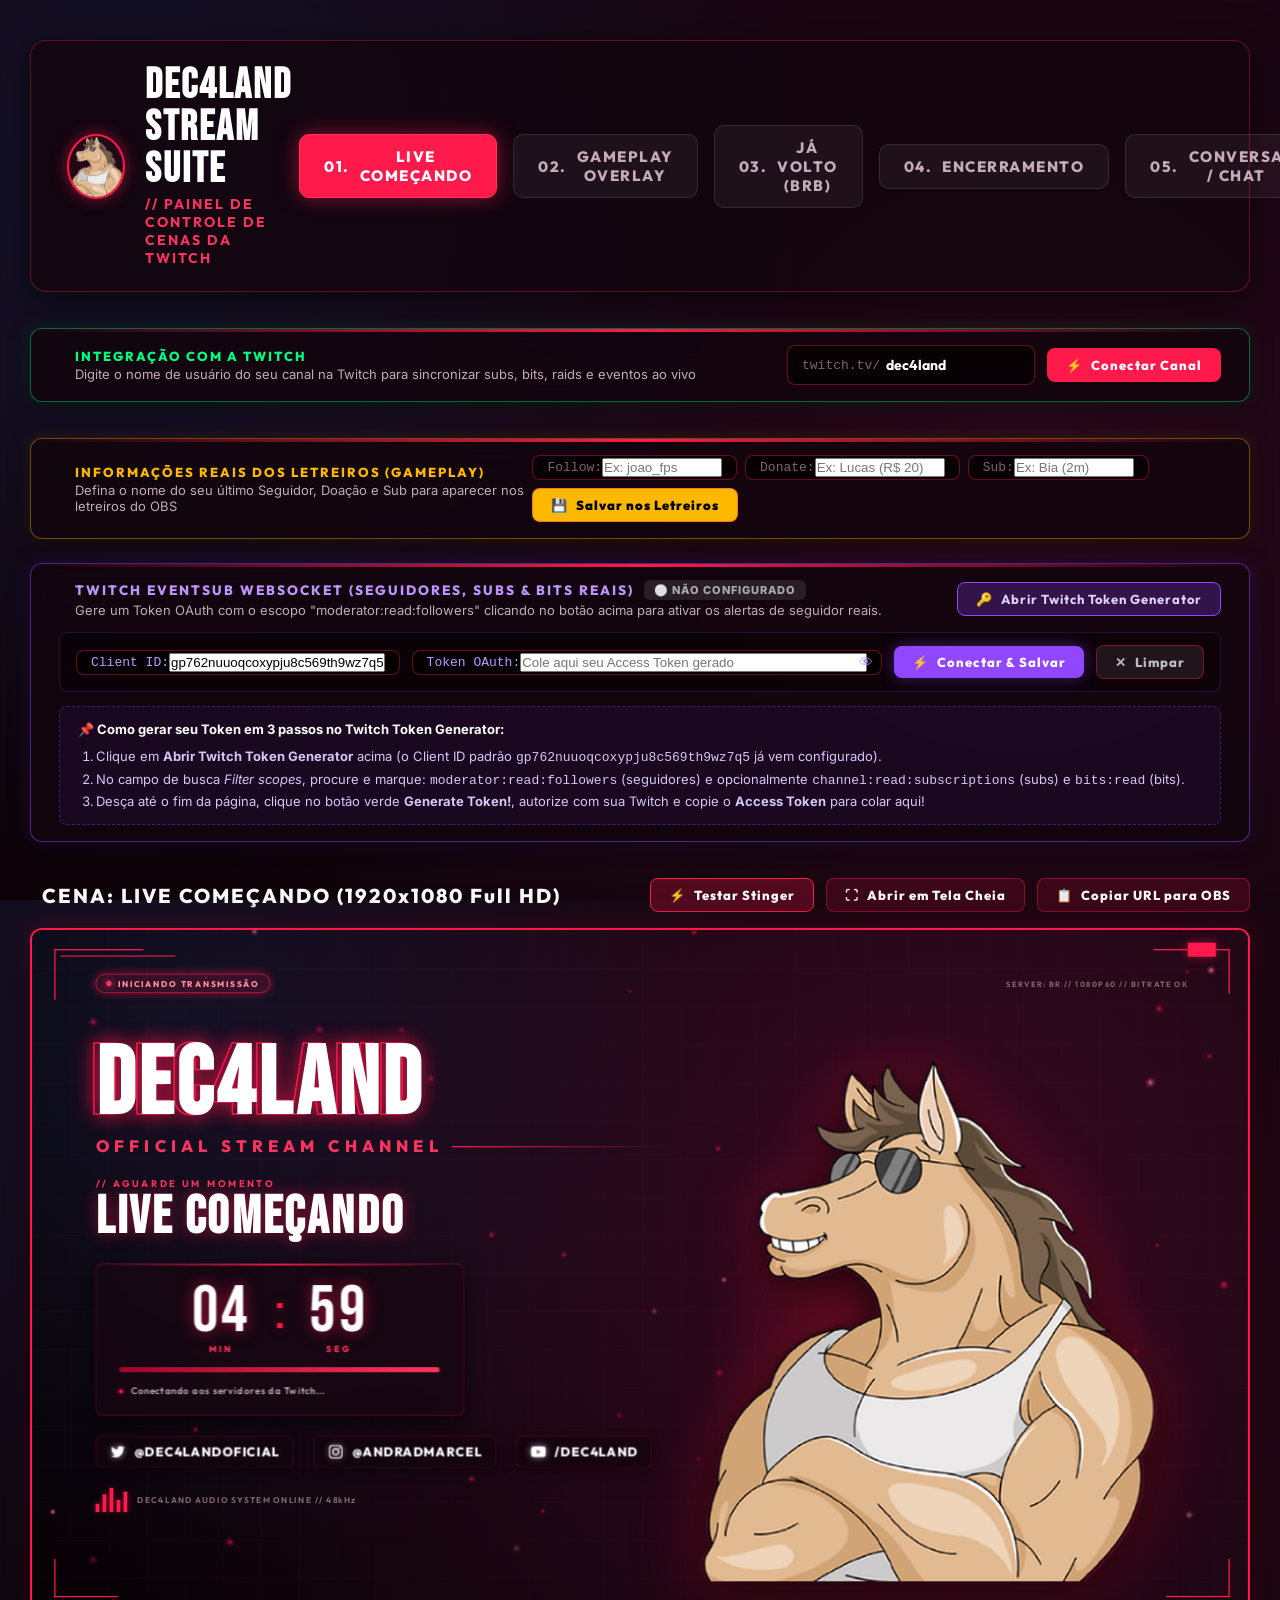
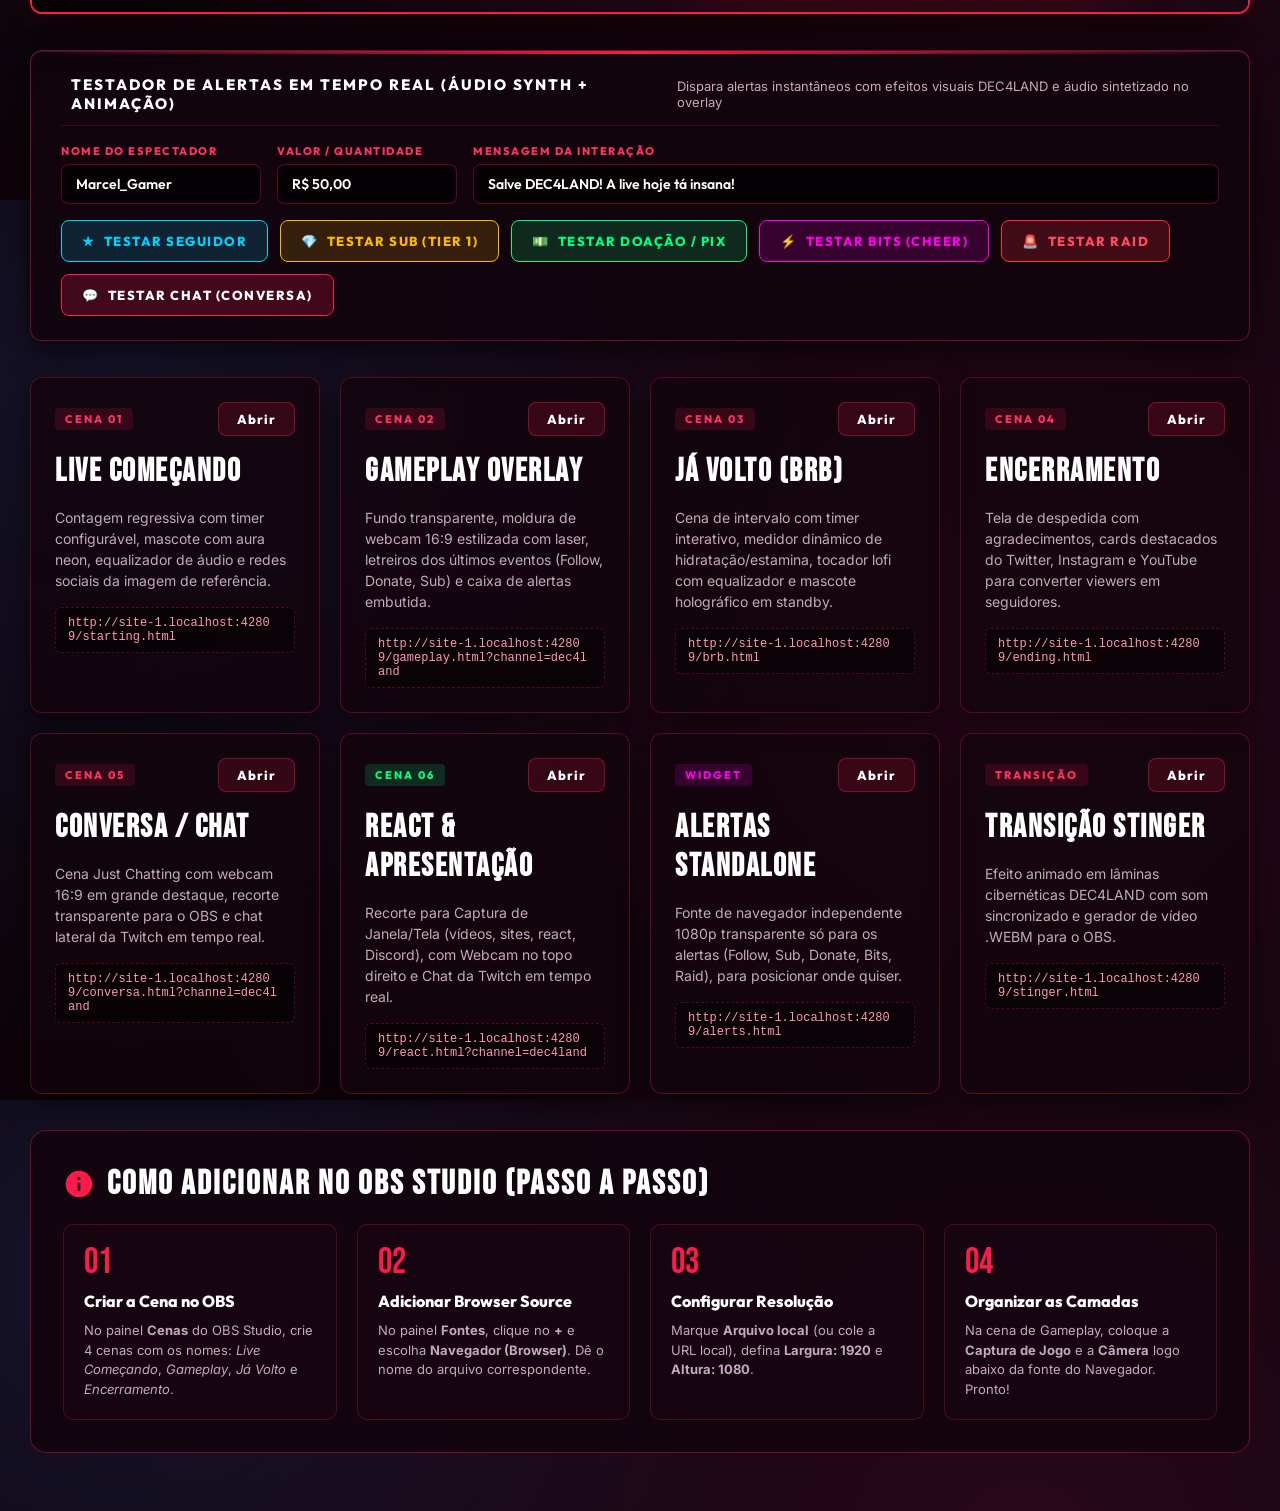
==== commit 1b288eec: "feat: implement JS controllers and HUD parameter synchronization for Twitch overlay scenes" ====
--- a/index.html
+++ b/index.html
@@ -1115,6 +1115,14 @@
       currentScene = sceneName;
       document.querySelectorAll('.tab-btn').forEach(btn => btn.classList.remove('active'));
 
+      const sF = localStorage.getItem('dec4land_real_follower');
+      const sD = localStorage.getItem('dec4land_real_donate');
+      const sS = localStorage.getItem('dec4land_real_sub');
+      let hudParams = '?channel=' + encodeURIComponent(currentChannel);
+      if (sF) hudParams += '&follow=' + encodeURIComponent(sF);
+      if (sD) hudParams += '&donate=' + encodeURIComponent(sD);
+      if (sS) hudParams += '&sub=' + encodeURIComponent(sS);
+
       if (sceneName === 'starting') {
         const btn = document.querySelector('.tab-btn:nth-child(1)');
         if (btn) btn.classList.add('active');
@@ -1125,10 +1133,10 @@
       } else if (sceneName === 'gameplay') {
         const btn = document.querySelector('.tab-btn:nth-child(2)');
         if (btn) btn.classList.add('active');
-        iframe.src = 'gameplay.html?channel=' + encodeURIComponent(currentChannel);
+        iframe.src = 'gameplay.html' + hudParams;
         mockGame.style.display = 'block';
         titleEl.textContent = 'CENA: GAMEPLAY OVERLAY (Twitch #' + currentChannel.toUpperCase() + ')';
-        btnFullscreen.href = 'gameplay.html?channel=' + encodeURIComponent(currentChannel);
+        btnFullscreen.href = 'gameplay.html' + hudParams;
       } else if (sceneName === 'brb') {
         const btn = document.querySelector('.tab-btn:nth-child(3)');
         if (btn) btn.classList.add('active');
@@ -1146,17 +1154,17 @@
       } else if (sceneName === 'conversa') {
         const btn = document.querySelector('.tab-btn:nth-child(5)');
         if (btn) btn.classList.add('active');
-        iframe.src = 'conversa.html?channel=' + encodeURIComponent(currentChannel);
+        iframe.src = 'conversa.html' + hudParams;
         mockGame.style.display = 'none';
         titleEl.textContent = 'CENA: CONVERSA / JUST CHATTING (Twitch #' + currentChannel.toUpperCase() + ')';
-        btnFullscreen.href = 'conversa.html?channel=' + encodeURIComponent(currentChannel);
+        btnFullscreen.href = 'conversa.html' + hudParams;
       } else if (sceneName === 'react') {
         const btn = document.querySelector('.tab-btn:nth-child(6)');
         if (btn) btn.classList.add('active');
-        iframe.src = 'react.html?channel=' + encodeURIComponent(currentChannel);
+        iframe.src = 'react.html' + hudParams;
         mockGame.style.display = 'none';
         titleEl.textContent = 'CENA: REACT & APRESENTAÇÃO (Twitch #' + currentChannel.toUpperCase() + ')';
-        btnFullscreen.href = 'react.html?channel=' + encodeURIComponent(currentChannel);
+        btnFullscreen.href = 'react.html' + hudParams;
       }
     }
 
@@ -1165,6 +1173,12 @@
       let targetUrl = base + currentScene + '.html';
       if (currentScene === 'gameplay' || currentScene === 'conversa' || currentScene === 'react') {
         targetUrl += '?channel=' + encodeURIComponent(currentChannel);
+        const sF = localStorage.getItem('dec4land_real_follower');
+        const sD = localStorage.getItem('dec4land_real_donate');
+        const sS = localStorage.getItem('dec4land_real_sub');
+        if (sF) targetUrl += '&follow=' + encodeURIComponent(sF);
+        if (sD) targetUrl += '&donate=' + encodeURIComponent(sD);
+        if (sS) targetUrl += '&sub=' + encodeURIComponent(sS);
       }
       navigator.clipboard.writeText(targetUrl).then(() => {
         alert('URL copiada para a área de transferência:\n' + targetUrl + '\n\nBasta colar como Navegador (Browser Source) no OBS Studio!');
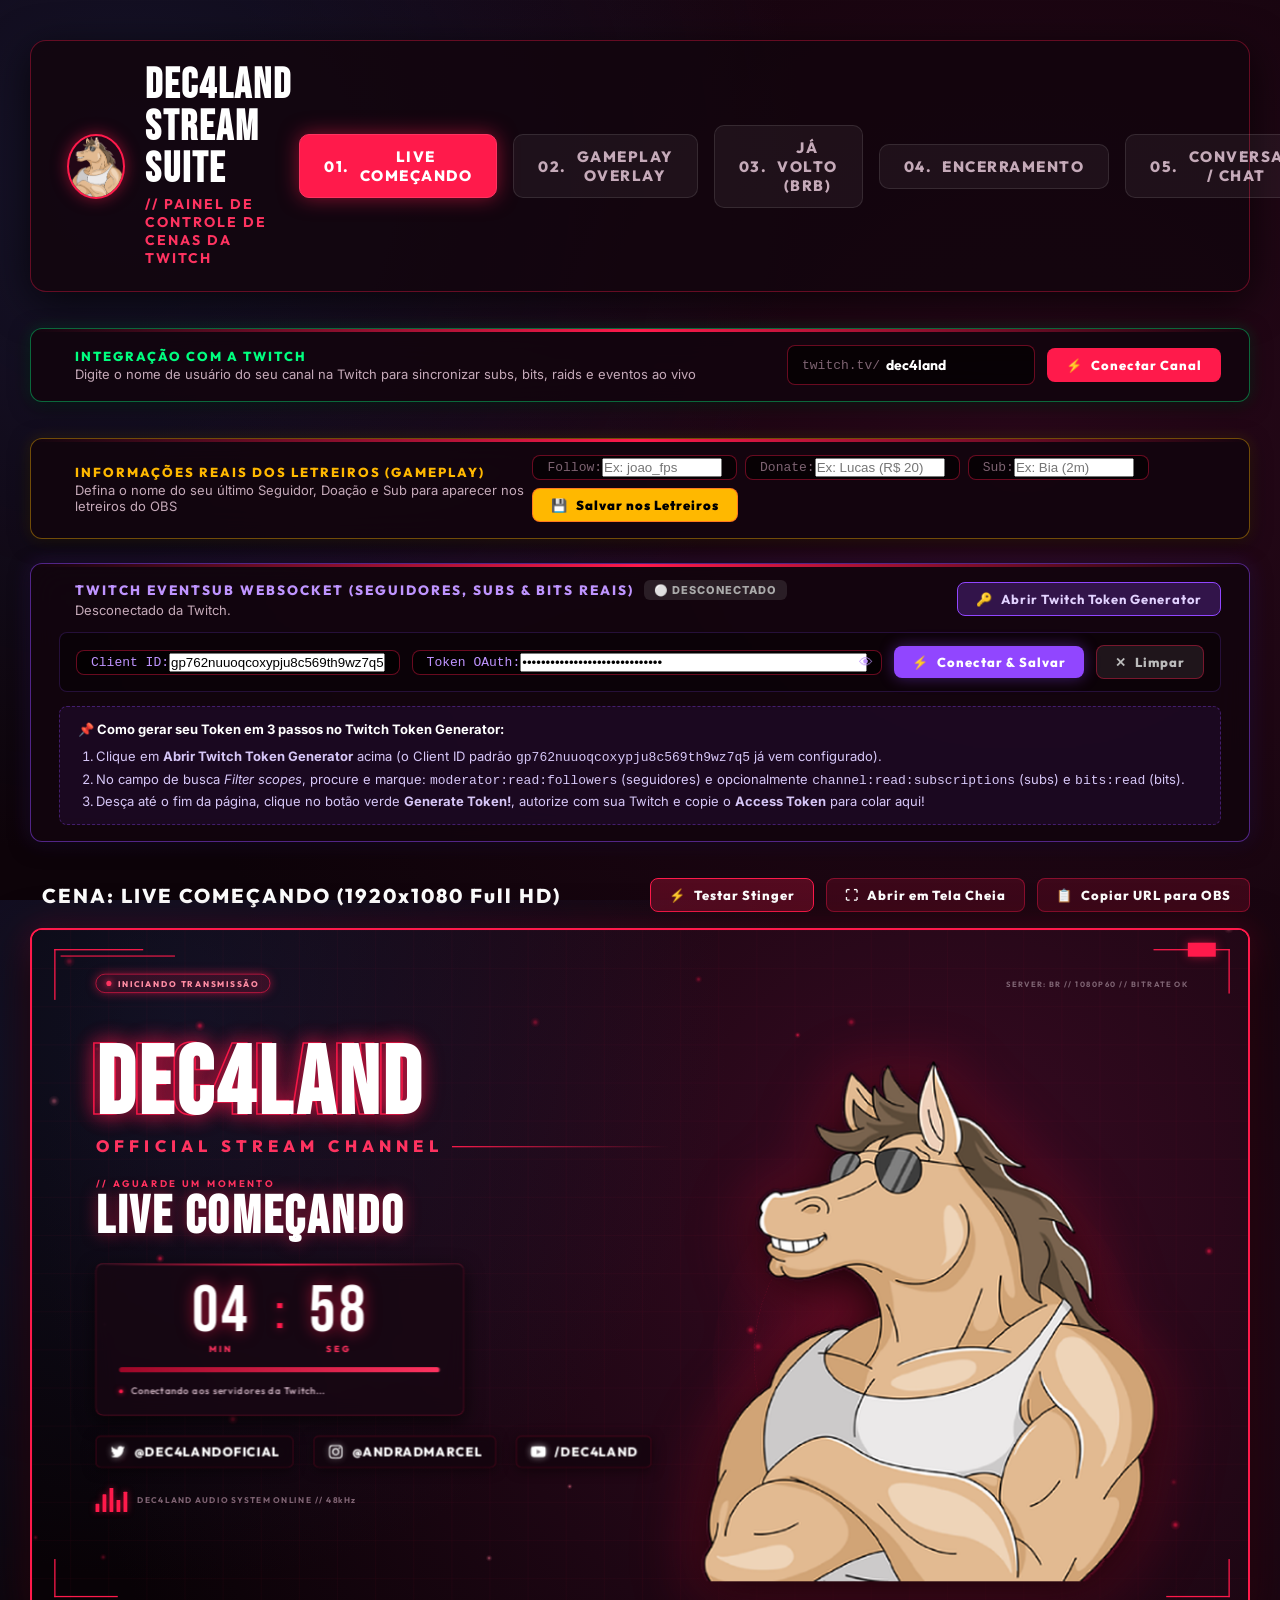
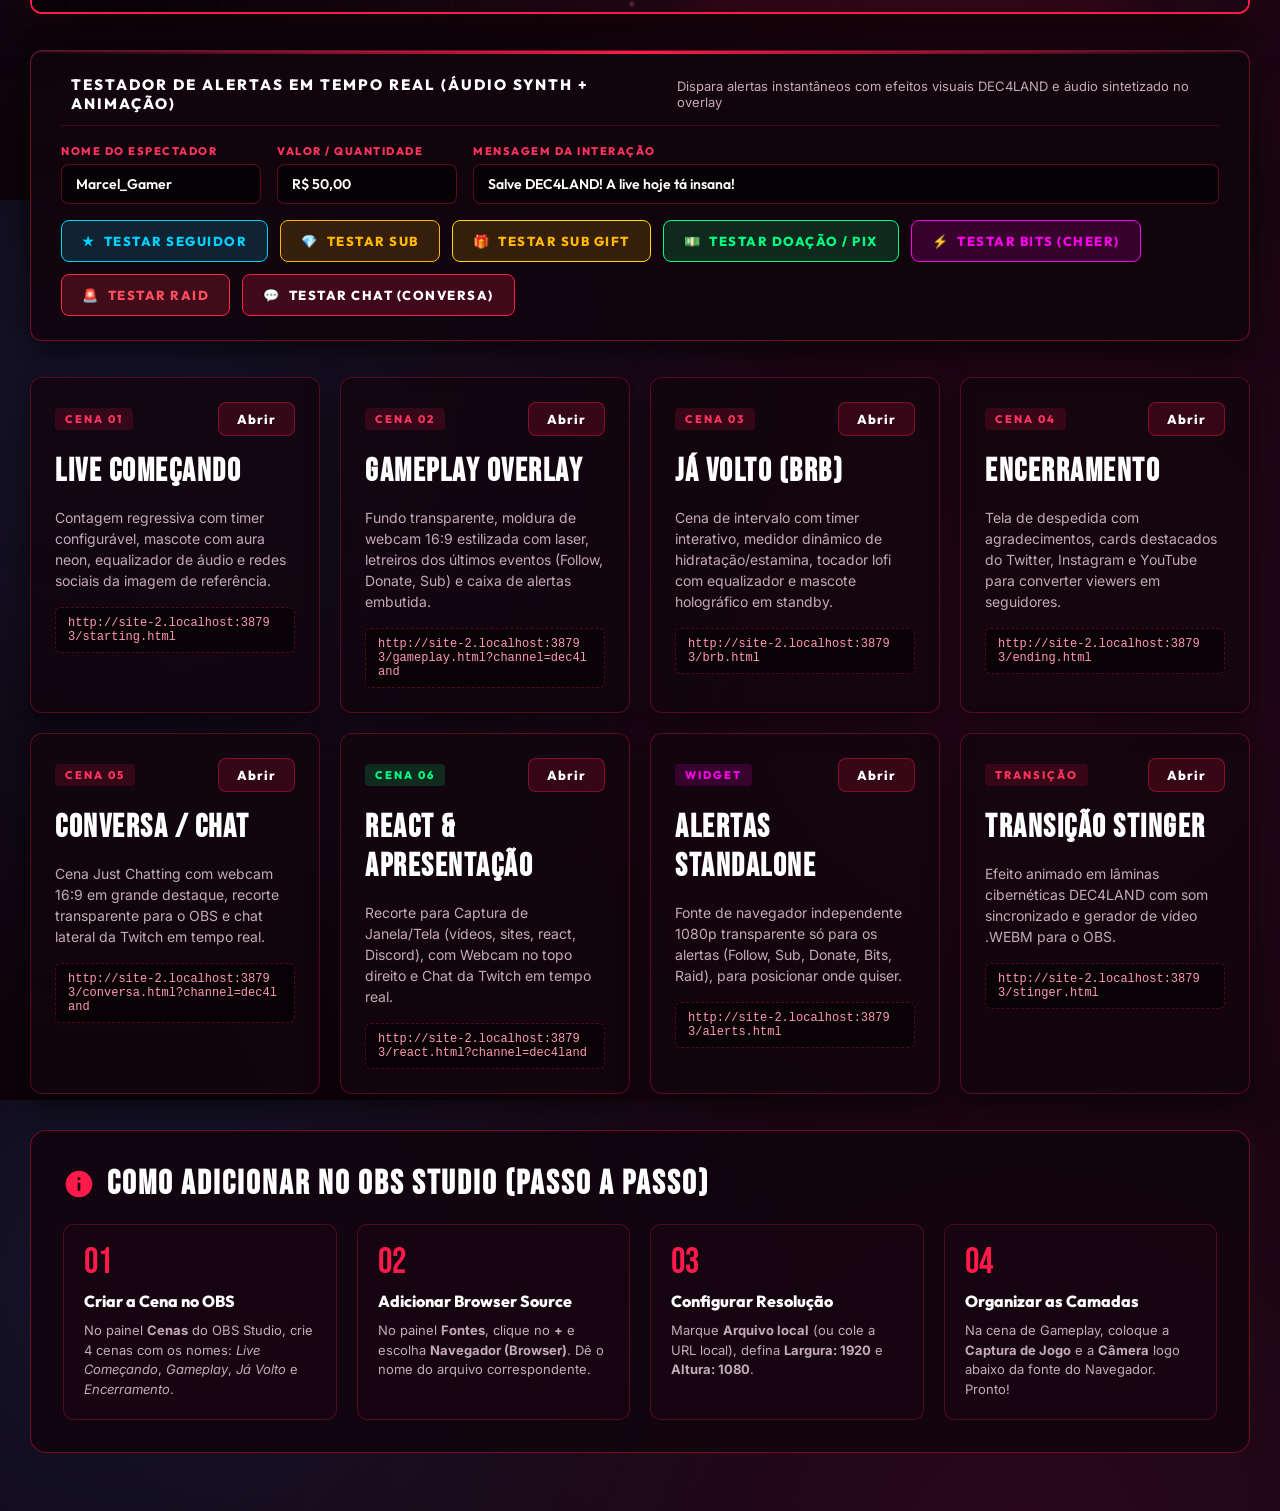
==== commit ceee5a37: "refactor: modularize styles and scripts into dedicated component files" ====
--- a/index.html
+++ b/index.html
@@ -746,7 +746,10 @@
             <span>★</span> Testar Seguidor
           </button>
           <button class="alert-btn btn-sub" onclick="triggerTestAlert('sub')">
-            <span>💎</span> Testar Sub (Tier 1)
+            <span>💎</span> Testar Sub
+          </button>
+          <button class="alert-btn btn-sub" style="border-color: #ffd700;" onclick="triggerTestAlert('subgift')">
+            <span>🎁</span> Testar Sub Gift
           </button>
           <button class="alert-btn btn-donation" onclick="triggerTestAlert('donation')">
             <span>💵</span> Testar Doação / Pix
@@ -925,12 +928,18 @@
       const amount = document.getElementById('alert-test-amount').value.trim() || '';
       const message = document.getElementById('alert-test-msg').value.trim() || '';
 
+      const isGift = (type === 'subgift');
+      const actualType = isGift ? 'sub' : type;
+
       const payload = {
         id: 'test_' + type + '_' + Date.now(),
-        type: type,
+        type: actualType,
         user: user,
         amount: amount,
-        message: message
+        message: message,
+        isGift: isGift,
+        recipient: isGift ? 'Amigo_Deca' : null,
+        detail: isGift ? 'presenteou um Sub para Amigo_Deca!' : ''
       };
 
       // Send via BroadcastChannel (preferred for multi-window / OBS synchronization)
@@ -967,9 +976,13 @@
       const sF = localStorage.getItem('dec4land_real_follower');
       const sD = localStorage.getItem('dec4land_real_donate');
       const sS = localStorage.getItem('dec4land_real_sub');
-      if (sF) gameplayUrl += '&follow=' + encodeURIComponent(sF);
-      if (sD) gameplayUrl += '&donate=' + encodeURIComponent(sD);
-      if (sS) gameplayUrl += '&sub=' + encodeURIComponent(sS);
+      const cleanF = (sF && !sF.toLowerCase().includes('marcel_gamer')) ? sF : null;
+      const cleanD = (sD && !sD.toLowerCase().includes('marcel') && !sD.includes('50,00')) ? sD : null;
+      const cleanS = (sS && !sS.toLowerCase().includes('marcel_gamer')) ? sS : null;
+
+      if (cleanF) gameplayUrl += '&follow=' + encodeURIComponent(cleanF);
+      if (cleanD) gameplayUrl += '&donate=' + encodeURIComponent(cleanD);
+      if (cleanS) gameplayUrl += '&sub=' + encodeURIComponent(cleanS);
       document.getElementById('url-gameplay').textContent = gameplayUrl;
       const brbEl = document.getElementById('url-brb');
       if (brbEl) brbEl.textContent = base + 'brb.html';
@@ -977,17 +990,17 @@
       const conversaEl = document.getElementById('url-conversa');
       if (conversaEl) {
         let conversaUrl = base + 'conversa.html?channel=' + encodeURIComponent(currentChannel);
-        if (sF) conversaUrl += '&follow=' + encodeURIComponent(sF);
-        if (sD) conversaUrl += '&donate=' + encodeURIComponent(sD);
-        if (sS) conversaUrl += '&sub=' + encodeURIComponent(sS);
+        if (cleanF) conversaUrl += '&follow=' + encodeURIComponent(cleanF);
+        if (cleanD) conversaUrl += '&donate=' + encodeURIComponent(cleanD);
+        if (cleanS) conversaUrl += '&sub=' + encodeURIComponent(cleanS);
         conversaEl.textContent = conversaUrl;
       }
       const reactEl = document.getElementById('url-react');
       if (reactEl) {
         let reactUrl = base + 'react.html?channel=' + encodeURIComponent(currentChannel);
-        if (sF) reactUrl += '&follow=' + encodeURIComponent(sF);
-        if (sD) reactUrl += '&donate=' + encodeURIComponent(sD);
-        if (sS) reactUrl += '&sub=' + encodeURIComponent(sS);
+        if (cleanF) reactUrl += '&follow=' + encodeURIComponent(cleanF);
+        if (cleanD) reactUrl += '&donate=' + encodeURIComponent(cleanD);
+        if (cleanS) reactUrl += '&sub=' + encodeURIComponent(cleanS);
         reactEl.textContent = reactUrl;
       }
       const alertsEl = document.getElementById('url-alerts');
@@ -1075,9 +1088,14 @@
       const savedFollow = localStorage.getItem('dec4land_real_follower');
       const savedDon = localStorage.getItem('dec4land_real_donate');
       const savedSb = localStorage.getItem('dec4land_real_sub');
-      if (savedFollow) document.getElementById('hud-real-follower').value = savedFollow;
-      if (savedDon) document.getElementById('hud-real-donate').value = savedDon;
-      if (savedSb) document.getElementById('hud-real-sub').value = savedSb;
+      if (savedFollow && !savedFollow.toLowerCase().includes('marcel_gamer')) document.getElementById('hud-real-follower').value = savedFollow;
+      if (savedDon && !savedDon.toLowerCase().includes('marcel') && !savedDon.includes('50,00')) {
+        document.getElementById('hud-real-donate').value = savedDon;
+      } else {
+        try { localStorage.removeItem('dec4land_real_donate'); } catch(e) {}
+        document.getElementById('hud-real-donate').value = '';
+      }
+      if (savedSb && !savedSb.toLowerCase().includes('marcel_gamer')) document.getElementById('hud-real-sub').value = savedSb;
 
       // Carregar credenciais EventSub salvas
       const savedClientId = localStorage.getItem('dec4land_eventsub_client_id') || (window.DEC4LAND_CONFIG?.twitchClientId || '');
@@ -1118,10 +1136,13 @@
       const sF = localStorage.getItem('dec4land_real_follower');
       const sD = localStorage.getItem('dec4land_real_donate');
       const sS = localStorage.getItem('dec4land_real_sub');
+      const cleanF = (sF && !sF.toLowerCase().includes('marcel_gamer')) ? sF : null;
+      const cleanD = (sD && !sD.toLowerCase().includes('marcel') && !sD.includes('50,00')) ? sD : null;
+      const cleanS = (sS && !sS.toLowerCase().includes('marcel_gamer')) ? sS : null;
       let hudParams = '?channel=' + encodeURIComponent(currentChannel);
-      if (sF) hudParams += '&follow=' + encodeURIComponent(sF);
-      if (sD) hudParams += '&donate=' + encodeURIComponent(sD);
-      if (sS) hudParams += '&sub=' + encodeURIComponent(sS);
+      if (cleanF) hudParams += '&follow=' + encodeURIComponent(cleanF);
+      if (cleanD) hudParams += '&donate=' + encodeURIComponent(cleanD);
+      if (cleanS) hudParams += '&sub=' + encodeURIComponent(cleanS);
 
       if (sceneName === 'starting') {
         const btn = document.querySelector('.tab-btn:nth-child(1)');
@@ -1270,6 +1291,7 @@
       }
     }
   </script>
+  <script src="config.local.js"></script>
   <script src="config.js"></script>
   <script src="js/alerts.js"></script>
   <script src="js/eventsub.js"></script>
--- a/css/alerts.css
+++ b/css/alerts.css
@@ -16,11 +16,11 @@
   align-items: center;
 }
 
-/* Base Alert Box */
+/* Base Alert Box - Fundo escuro sólido cyberpunk (opaco para alta legibilidade sobre qualquer jogo) */
 .alert-box {
   position: relative;
   width: 100%;
-  background: rgba(10, 3, 8, 0.22); /* Fundo vidro translúcido */
+  background: linear-gradient(135deg, #180512 0%, #0a0207 100%);
   border: 2px solid var(--neon-red);
   border-radius: 14px;
   padding: 24px 32px;
@@ -29,11 +29,9 @@
   align-items: center;
   gap: 26px;
   box-shadow: 
-    0 8px 24px rgba(0, 0, 0, 0.3),
-    0 0 25px var(--neon-red-glow),
-    inset 0 0 20px rgba(255, 26, 75, 0.08);
-  backdrop-filter: blur(6px);
-  -webkit-backdrop-filter: blur(6px);
+    0 14px 40px rgba(0, 0, 0, 0.88),
+    0 0 30px var(--neon-red-glow),
+    inset 0 0 25px rgba(255, 26, 75, 0.12);
   overflow: hidden;
   opacity: 0;
   transform: translateY(-40px) scale(0.92);
@@ -62,6 +60,7 @@
   height: 4px;
   background: linear-gradient(90deg, transparent, #ffffff, var(--neon-red), transparent);
   animation: laserScan 2.5s infinite linear;
+  z-index: 3;
 }
 
 @keyframes laserScan {
@@ -90,7 +89,7 @@
   object-fit: cover;
   border-radius: 50%;
   border: 3px solid var(--neon-red);
-  background: rgba(25, 5, 18, 0.25);
+  background: #14040e;
   box-shadow: 0 0 20px var(--neon-red-glow);
   z-index: 2;
   animation: mascotAlertPop 0.8s cubic-bezier(0.175, 0.885, 0.32, 1.275);
@@ -147,7 +146,7 @@
   line-height: 0.95;
   letter-spacing: 2.5px;
   color: #ffffff;
-  text-shadow: 0 0 20px var(--neon-red-glow);
+  text-shadow: 0 0 20px var(--neon-red-glow), 0 2px 10px rgba(0, 0, 0, 0.95);
   word-break: break-word;
 }
 
@@ -155,10 +154,11 @@
   font-family: var(--font-brand);
   font-size: 17px;
   font-weight: 700;
-  color: var(--text-dim);
+  color: #e5d4de;
   display: flex;
   align-items: center;
   gap: 8px;
+  text-shadow: 0 1px 4px rgba(0, 0, 0, 0.9);
 }
 
 .alert-detail-text b {
@@ -169,7 +169,7 @@
   font-size: 14px;
   line-height: 1.4;
   color: #ffb8c8;
-  background: rgba(255, 26, 75, 0.1);
+  background: rgba(0, 0, 0, 0.55);
   border-left: 3px solid var(--neon-red);
   padding: 8px 14px;
   border-radius: 4px;
@@ -178,96 +178,157 @@
 }
 
 /* ==========================================================================
-   THEMED ALERT VARIANTS
+   THEMED ALERT VARIANTS (Fundos sólidos escuros temáticos, sem transparência)
    ========================================================================== */
 
-/* 1. SEGUIDOR (Follower - Crimson & Cyan) */
+/* 1. SEGUIDOR (Follower - Cyan & Dark Cyberpunk) */
 .alert-box.type-follower {
-  background: rgba(2, 12, 22, 0.22);
+  background: linear-gradient(135deg, #071524 0%, #030b14 100%);
   border-color: #00d2ff;
-  box-shadow: 0 8px 24px rgba(0, 0, 0, 0.25), 0 0 30px rgba(0, 210, 255, 0.4);
+  box-shadow: 0 14px 40px rgba(0, 0, 0, 0.88), 0 0 35px rgba(0, 210, 255, 0.45), inset 0 0 25px rgba(0, 210, 255, 0.1);
+}
+.alert-box.type-follower::before {
+  background: linear-gradient(90deg, transparent, #ffffff, #00d2ff, transparent);
 }
 .alert-box.type-follower .alert-type-badge {
   color: #00d2ff;
 }
+.alert-box.type-follower .alert-user-name {
+  text-shadow: 0 0 25px rgba(0, 210, 255, 0.65), 0 2px 10px rgba(0, 0, 0, 0.95);
+}
 .alert-box.type-follower .alert-mascot-img {
   border-color: #00d2ff;
+  background: #040e1a;
   box-shadow: 0 0 20px rgba(0, 210, 255, 0.45);
 }
 .alert-box.type-follower .alert-ring-pulse {
   border-color: #00d2ff;
 }
-
-/* 2. SUB / RESUB (Subscriber - Gold & Ruby) */
+.alert-box.type-follower .alert-custom-message {
+  border-left-color: #00d2ff;
+  background: rgba(0, 210, 255, 0.08);
+  color: #c2eeff;
+}
+
+/* 2. SUB / RESUB (Subscriber - Gold & Amber Noir) */
 .alert-box.type-sub {
-  background: rgba(22, 14, 2, 0.22);
+  background: linear-gradient(135deg, #1d1403 0%, #0c0801 100%);
   border-color: #ffb800;
-  box-shadow: 0 8px 24px rgba(0, 0, 0, 0.25), 0 0 35px rgba(255, 184, 0, 0.4);
+  box-shadow: 0 14px 40px rgba(0, 0, 0, 0.88), 0 0 35px rgba(255, 184, 0, 0.45), inset 0 0 25px rgba(255, 184, 0, 0.1);
+}
+.alert-box.type-sub::before {
+  background: linear-gradient(90deg, transparent, #ffffff, #ffb800, transparent);
 }
 .alert-box.type-sub .alert-type-badge {
   color: #ffb800;
 }
 .alert-box.type-sub .alert-user-name {
-  text-shadow: 0 0 25px rgba(255, 184, 0, 0.6);
+  text-shadow: 0 0 25px rgba(255, 184, 0, 0.65), 0 2px 10px rgba(0, 0, 0, 0.95);
 }
 .alert-box.type-sub .alert-mascot-img {
   border-color: #ffb800;
+  background: #140e02;
   box-shadow: 0 0 20px rgba(255, 184, 0, 0.45);
 }
 .alert-box.type-sub .alert-ring-pulse {
   border-color: #ffb800;
 }
-
-/* 3. DOAÇÃO / PIX (Donation - Emerald & Neon Green) */
+.alert-box.type-sub .alert-custom-message {
+  border-left-color: #ffb800;
+  background: rgba(255, 184, 0, 0.08);
+  color: #ffe6a6;
+}
+
+/* 3. DOAÇÃO / PIX (Donation - Emerald & Neon Green Noir) */
 .alert-box.type-donation {
-  background: rgba(2, 22, 10, 0.22);
+  background: linear-gradient(135deg, #031c0e 0%, #010d06 100%);
   border-color: #00ff7f;
-  box-shadow: 0 8px 24px rgba(0, 0, 0, 0.25), 0 0 35px rgba(0, 255, 127, 0.4);
+  box-shadow: 0 14px 40px rgba(0, 0, 0, 0.88), 0 0 35px rgba(0, 255, 127, 0.45), inset 0 0 25px rgba(0, 255, 127, 0.1);
+}
+.alert-box.type-donation::before {
+  background: linear-gradient(90deg, transparent, #ffffff, #00ff7f, transparent);
 }
 .alert-box.type-donation .alert-type-badge {
   color: #00ff7f;
 }
 .alert-box.type-donation .alert-user-name {
   color: #ffffff;
-  text-shadow: 0 0 25px rgba(0, 255, 127, 0.6);
+  text-shadow: 0 0 25px rgba(0, 255, 127, 0.65), 0 2px 10px rgba(0, 0, 0, 0.95);
 }
 .alert-box.type-donation .alert-mascot-img {
   border-color: #00ff7f;
+  background: #02140a;
   box-shadow: 0 0 20px rgba(0, 255, 127, 0.45);
 }
 .alert-box.type-donation .alert-ring-pulse {
   border-color: #00ff7f;
 }
-
-/* 4. CHEER / BITS (Bits - Magenta / Purple Spark) */
+.alert-box.type-donation .alert-custom-message {
+  border-left-color: #00ff7f;
+  background: rgba(0, 255, 127, 0.08);
+  color: #baffd8;
+}
+
+/* 4. CHEER / BITS (Bits - Magenta & Amethyst Noir) */
 .alert-box.type-bits {
-  background: rgba(22, 2, 20, 0.22);
+  background: linear-gradient(135deg, #1c031a 0%, #0b010a 100%);
   border-color: #ff00ea;
-  box-shadow: 0 8px 24px rgba(0, 0, 0, 0.25), 0 0 35px rgba(255, 0, 234, 0.4);
+  box-shadow: 0 14px 40px rgba(0, 0, 0, 0.88), 0 0 35px rgba(255, 0, 234, 0.45), inset 0 0 25px rgba(255, 0, 234, 0.1);
+}
+.alert-box.type-bits::before {
+  background: linear-gradient(90deg, transparent, #ffffff, #ff00ea, transparent);
 }
 .alert-box.type-bits .alert-type-badge {
   color: #ff00ea;
 }
+.alert-box.type-bits .alert-user-name {
+  text-shadow: 0 0 25px rgba(255, 0, 234, 0.65), 0 2px 10px rgba(0, 0, 0, 0.95);
+}
 .alert-box.type-bits .alert-mascot-img {
   border-color: #ff00ea;
+  background: #140213;
   box-shadow: 0 0 20px rgba(255, 0, 234, 0.45);
 }
 .alert-box.type-bits .alert-ring-pulse {
   border-color: #ff00ea;
 }
-
-/* 5. RAID / HOST (Raid - Fiery Alert Crimson) */
+.alert-box.type-bits .alert-custom-message {
+  border-left-color: #ff00ea;
+  background: rgba(255, 0, 234, 0.08);
+  color: #ffb8f7;
+}
+
+/* 5. RAID / HOST (Raid - Fiery Crimson Noir) */
 .alert-box.type-raid {
-  background: rgba(25, 3, 6, 0.26);
+  background: linear-gradient(135deg, #220308 0%, #0d0103 100%);
   border-color: #ff2a40;
-  box-shadow: 0 8px 24px rgba(0, 0, 0, 0.25), 0 0 40px rgba(255, 42, 64, 0.5);
+  box-shadow: 0 14px 40px rgba(0, 0, 0, 0.88), 0 0 40px rgba(255, 42, 64, 0.55), inset 0 0 25px rgba(255, 42, 64, 0.12);
   animation: raidHazardPulse 1s infinite alternate;
+}
+.alert-box.type-raid::before {
+  background: linear-gradient(90deg, transparent, #ffffff, #ff2a40, transparent);
 }
 .alert-box.type-raid .alert-type-badge {
   color: #ff3344;
 }
+.alert-box.type-raid .alert-user-name {
+  text-shadow: 0 0 25px rgba(255, 42, 64, 0.65), 0 2px 10px rgba(0, 0, 0, 0.95);
+}
+.alert-box.type-raid .alert-mascot-img {
+  border-color: #ff2a40;
+  background: #160205;
+  box-shadow: 0 0 20px rgba(255, 42, 64, 0.45);
+}
+.alert-box.type-raid .alert-ring-pulse {
+  border-color: #ff2a40;
+}
+.alert-box.type-raid .alert-custom-message {
+  border-left-color: #ff2a40;
+  background: rgba(255, 42, 64, 0.08);
+  color: #ffbcc3;
+}
 
 @keyframes raidHazardPulse {
-  0% { box-shadow: 0 8px 24px rgba(0, 0, 0, 0.25), 0 0 20px rgba(255, 42, 64, 0.35); }
-  100% { box-shadow: 0 8px 24px rgba(0, 0, 0, 0.25), 0 0 45px rgba(255, 42, 64, 0.75); }
-}
+  0% { box-shadow: 0 14px 40px rgba(0, 0, 0, 0.88), 0 0 25px rgba(255, 42, 64, 0.4); }
+  100% { box-shadow: 0 14px 40px rgba(0, 0, 0, 0.88), 0 0 45px rgba(255, 42, 64, 0.8); }
+}
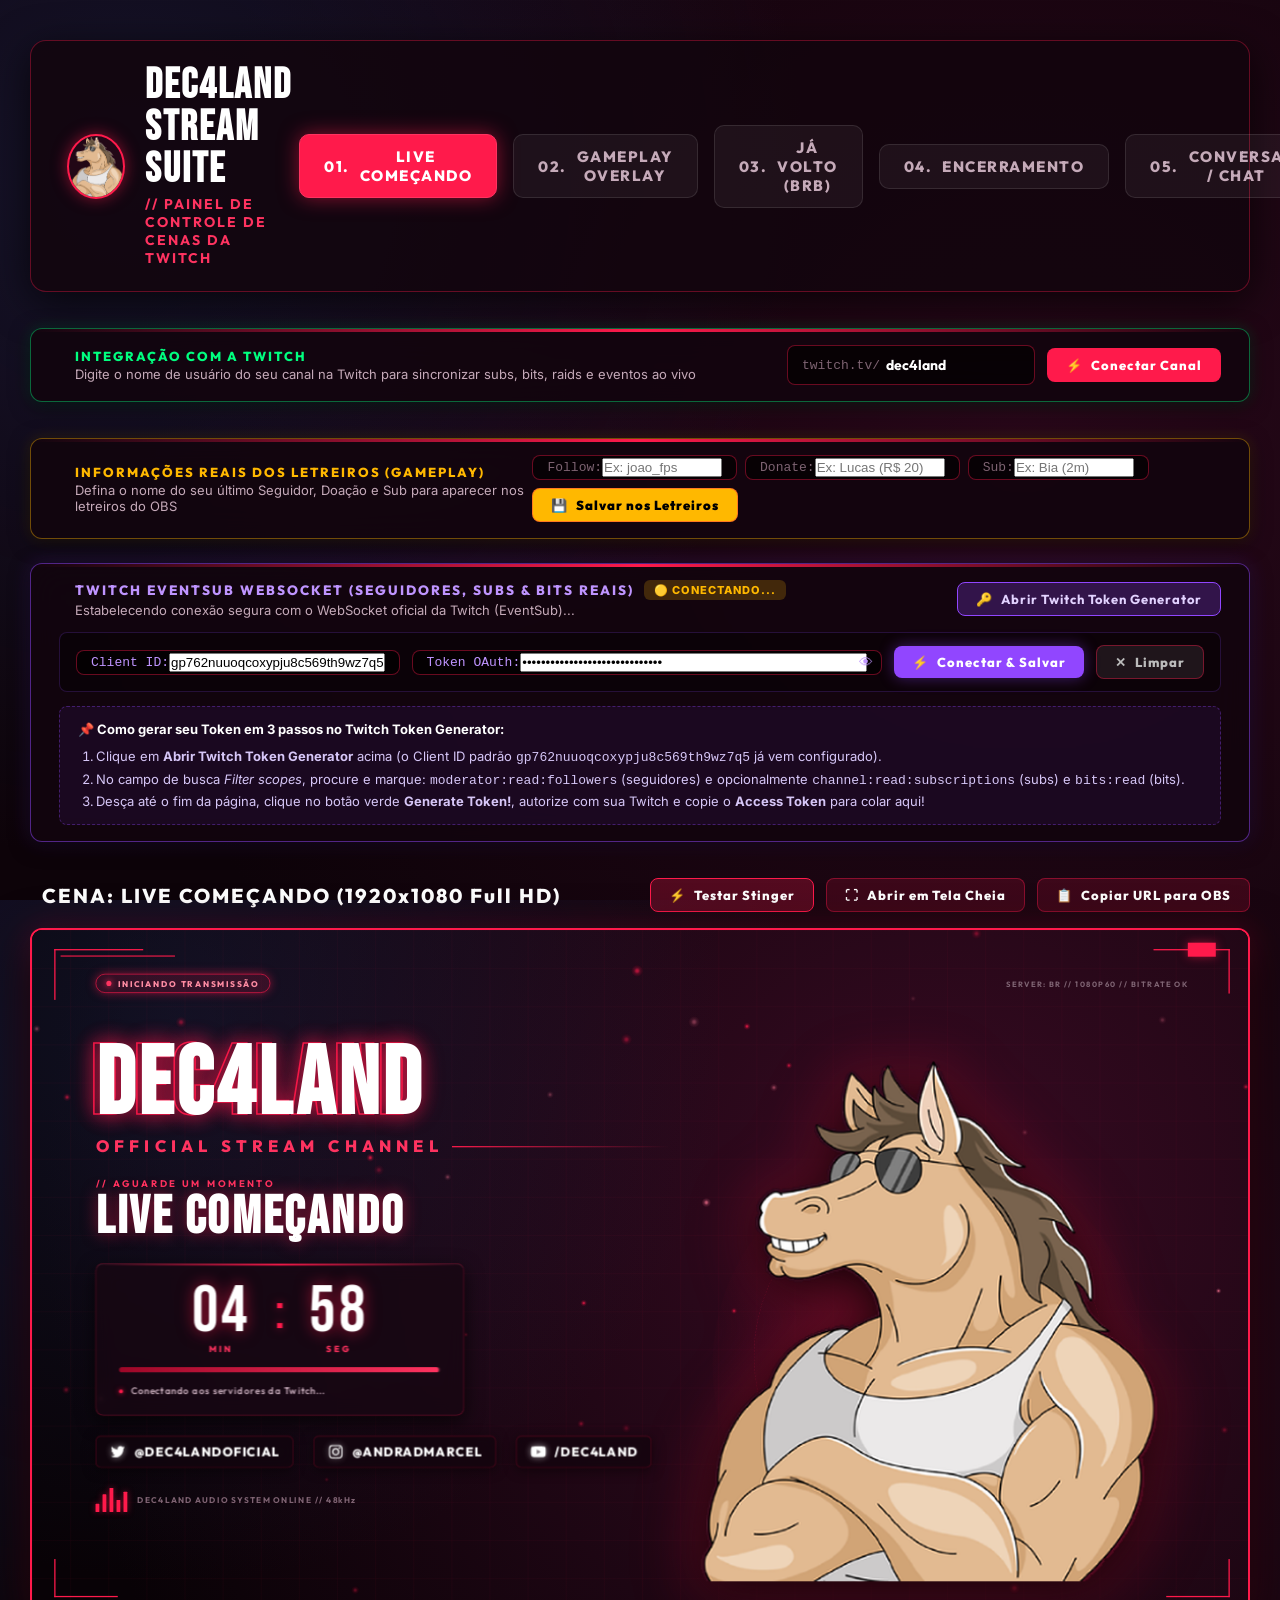
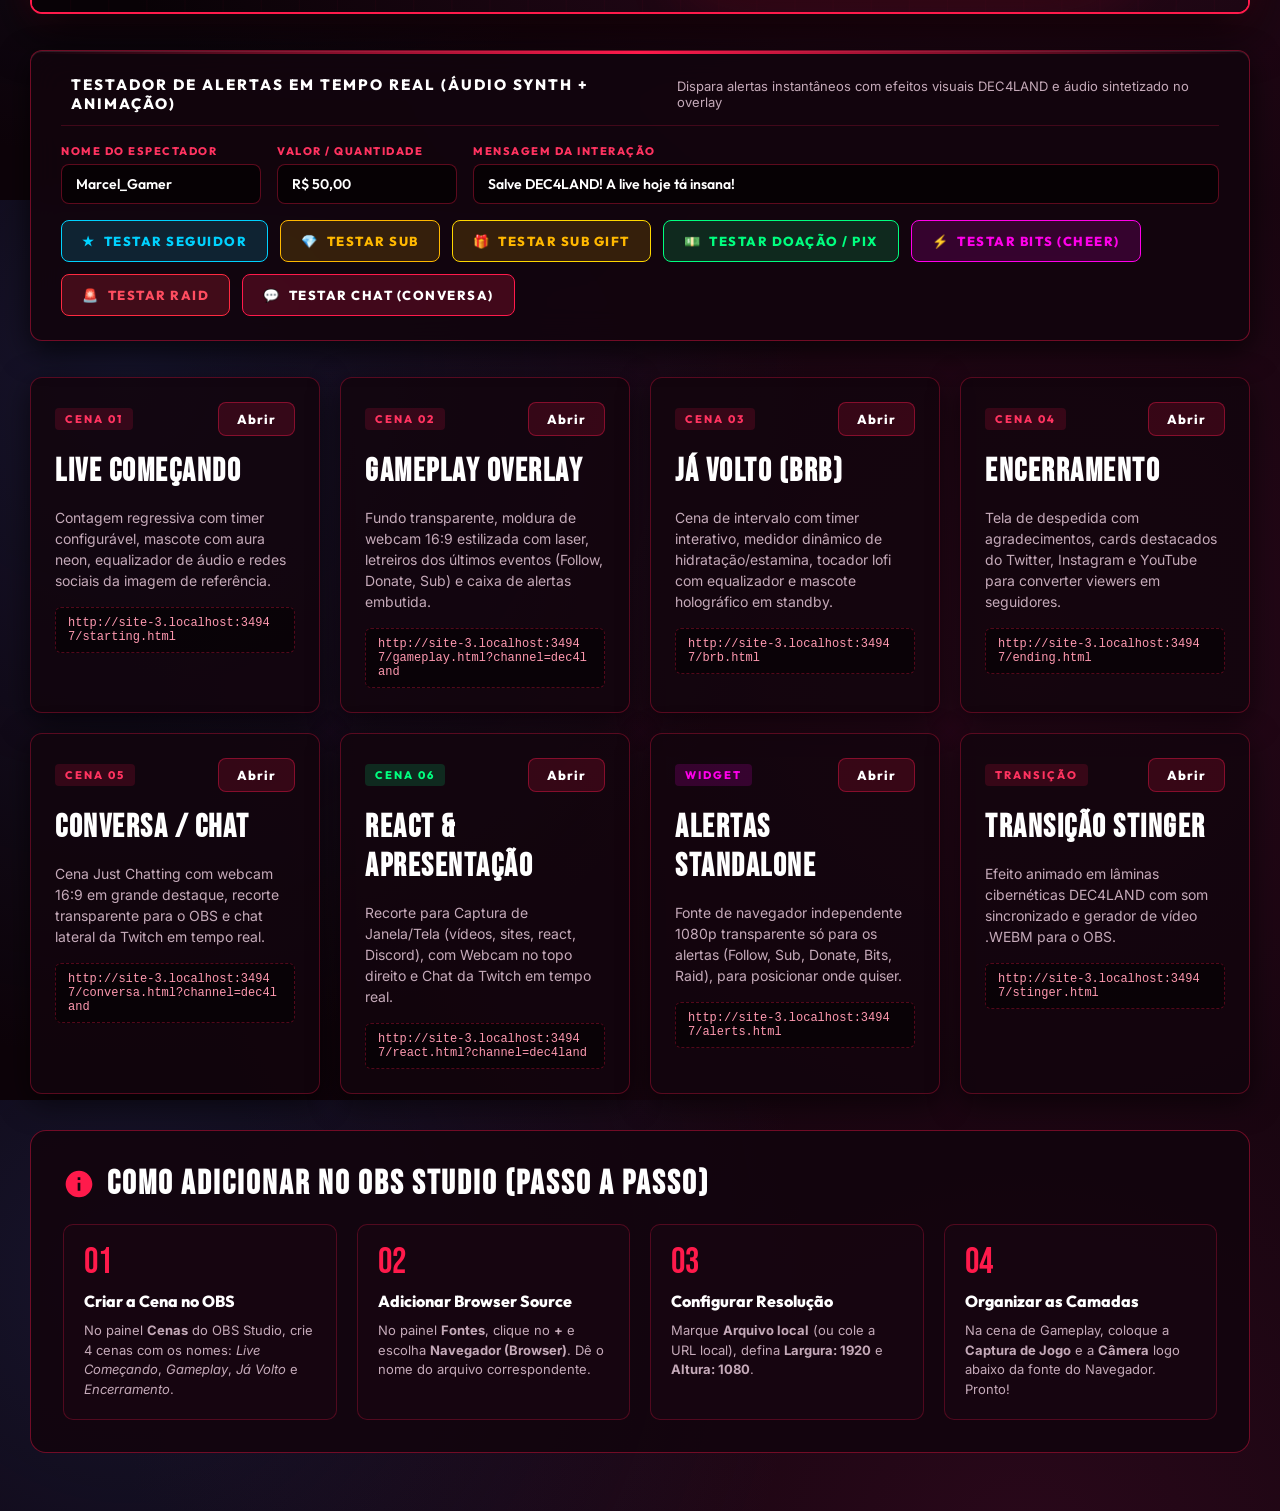
==== commit 4a66e0f1: "feat: add Twitch stream alert engine and gameplay modules" ====
--- a/index.html
+++ b/index.html
@@ -966,6 +966,11 @@
           action: 'trigger_alert',
           payload: payload
         }, '*');
+      }
+
+      // Also trigger locally on index.html
+      if (typeof window.triggerTwitchAlert === 'function') {
+        window.triggerTwitchAlert(payload);
       }
     }
 
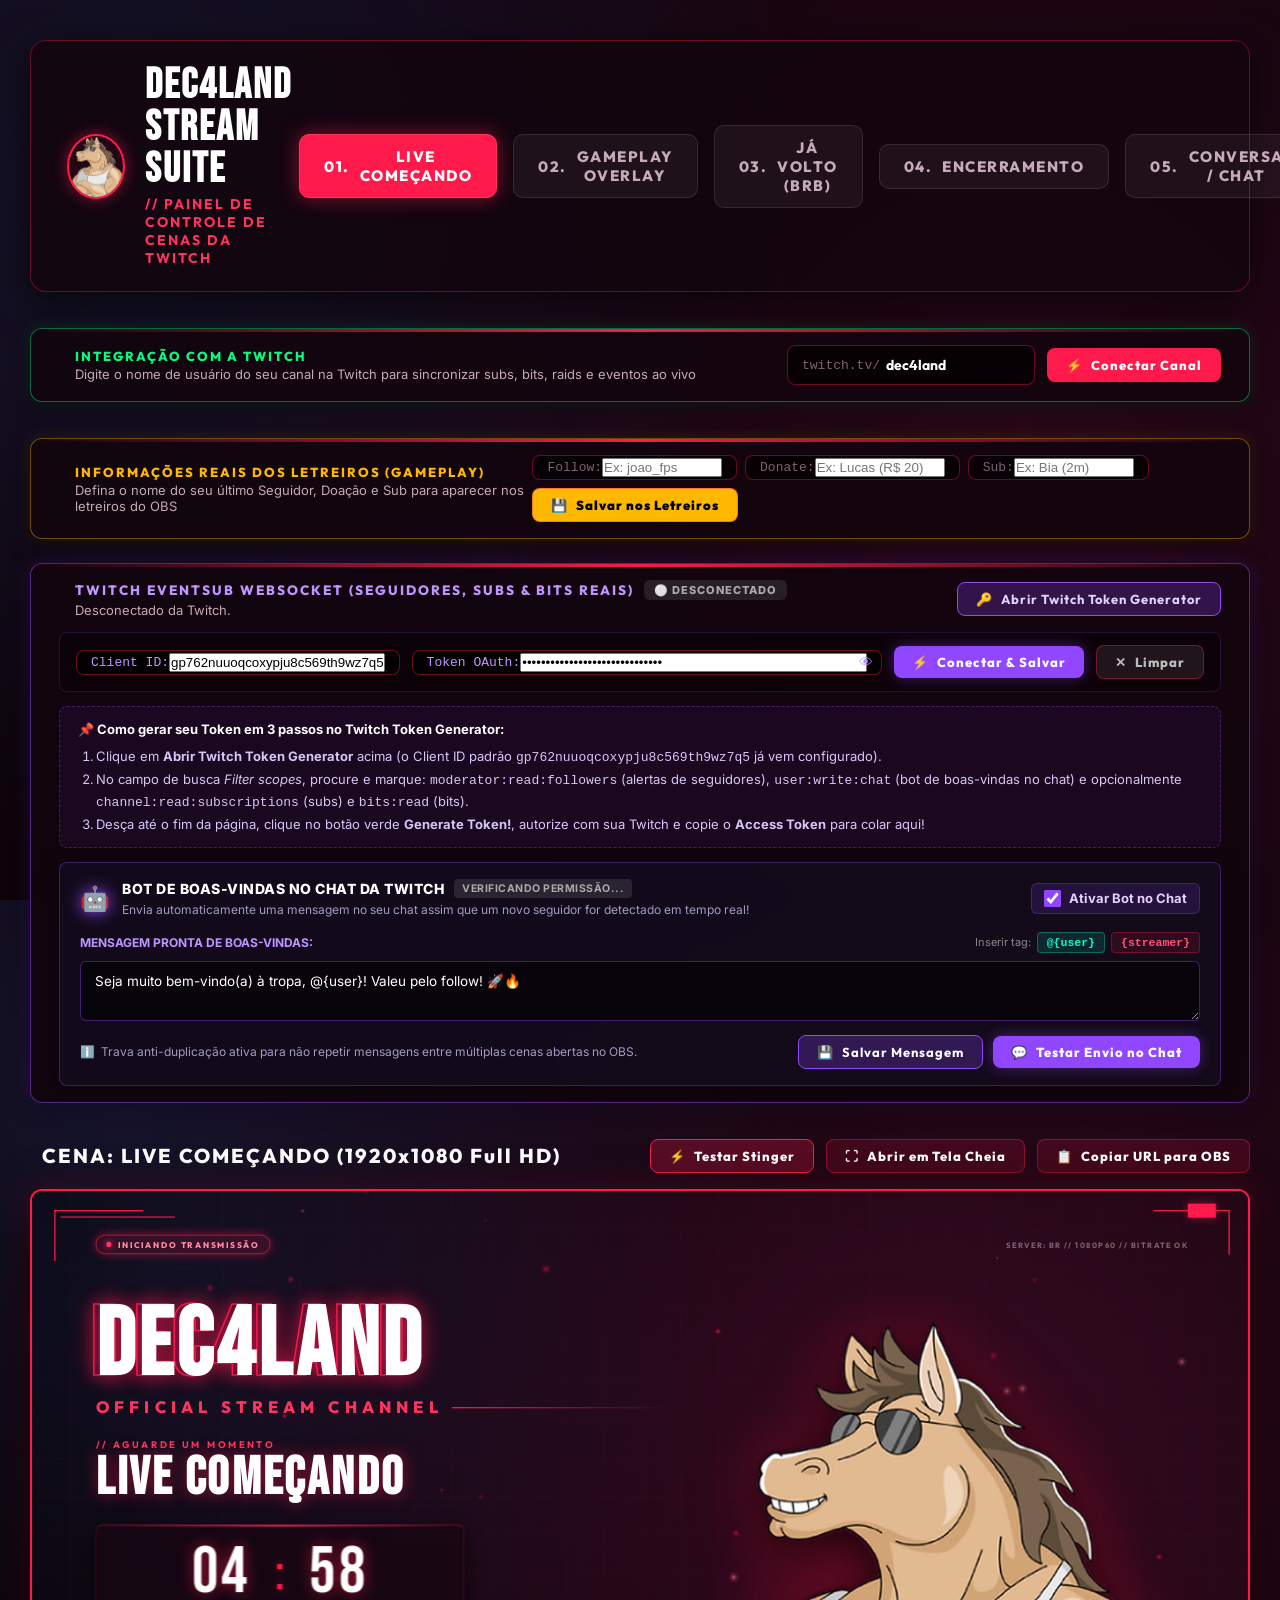
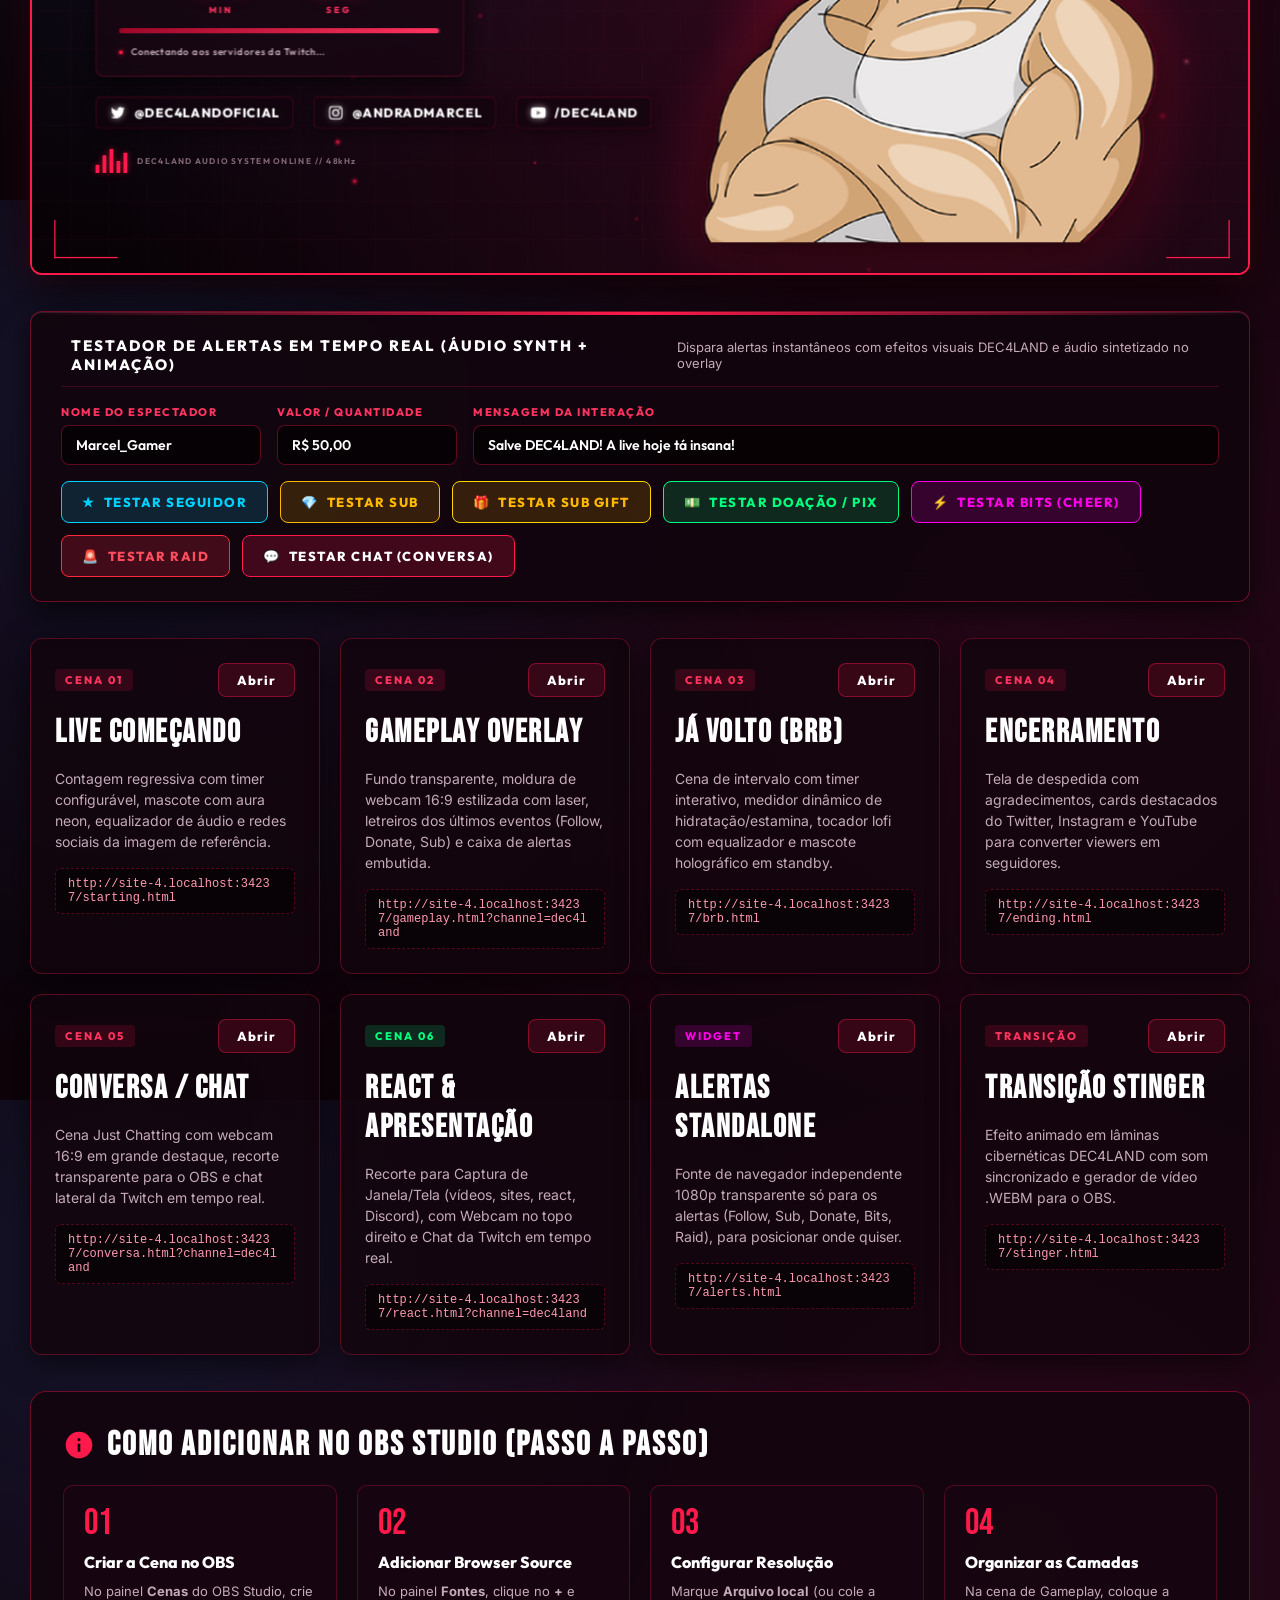
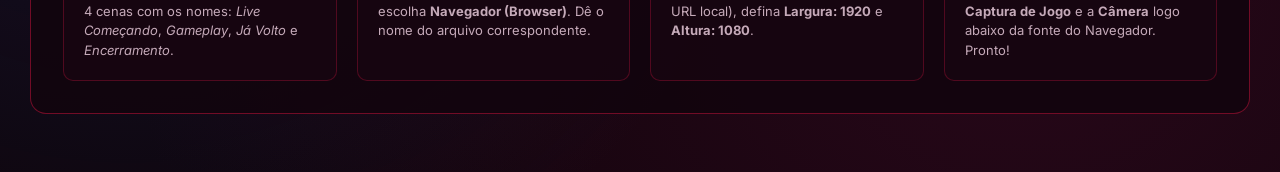
==== commit b40f8cbc: "feat: add automated Twitch chat welcome bot for new followers with EventSub integration" ====
--- a/index.html
+++ b/index.html
@@ -679,9 +679,60 @@
           <b style="color: #fff;">📌 Como gerar seu Token em 3 passos no Twitch Token Generator:</b>
           <ol style="margin: 6px 0 0 18px; padding: 0;">
             <li>Clique em <b>Abrir Twitch Token Generator</b> acima (o Client ID padrão <code>gp762nuuoqcoxypju8c569th9wz7q5</code> já vem configurado).</li>
-            <li>No campo de busca <i>Filter scopes</i>, procure e marque: <code>moderator:read:followers</code> (seguidores) e opcionalmente <code>channel:read:subscriptions</code> (subs) e <code>bits:read</code> (bits).</li>
+            <li>No campo de busca <i>Filter scopes</i>, procure e marque: <code>moderator:read:followers</code> (alertas de seguidores), <code>user:write:chat</code> (bot de boas-vindas no chat) e opcionalmente <code>channel:read:subscriptions</code> (subs) e <code>bits:read</code> (bits).</li>
             <li>Desça até o fim da página, clique no botão verde <b>Generate Token!</b>, autorize com sua Twitch e copie o <b>Access Token</b> para colar aqui!</li>
           </ol>
+        </div>
+
+        <!-- Painel do Bot de Boas-Vindas no Chat da Twitch -->
+        <div style="background: rgba(20, 15, 35, 0.65); border: 1px solid rgba(145, 70, 255, 0.35); border-radius: 8px; padding: 16px 20px; display: flex; flex-direction: column; gap: 14px; box-shadow: 0 4px 20px rgba(0, 0, 0, 0.3);">
+          <div style="display: flex; justify-content: space-between; align-items: center; flex-wrap: wrap; gap: 10px;">
+            <div style="display: flex; align-items: center; gap: 12px;">
+              <span style="font-size: 24px; filter: drop-shadow(0 0 8px #9146FF);">🤖</span>
+              <div>
+                <div style="display: flex; align-items: center; gap: 10px; flex-wrap: wrap;">
+                  <span style="font-weight: 800; font-size: 14px; color: #fff; letter-spacing: 0.5px;">BOT DE BOAS-VINDAS NO CHAT DA TWITCH</span>
+                  <span id="chat-scope-badge" style="font-size: 10.5px; padding: 3px 8px; border-radius: 4px; background: rgba(255, 255, 255, 0.1); color: #aaa; font-weight: 700; letter-spacing: 0.5px;">VERIFICANDO PERMISSÃO...</span>
+                </div>
+                <span style="font-size: 12px; color: #a59ac2;">Envia automaticamente uma mensagem no seu chat assim que um novo seguidor for detectado em tempo real!</span>
+              </div>
+            </div>
+
+            <div style="display: flex; align-items: center; gap: 10px;">
+              <label style="display: flex; align-items: center; gap: 8px; cursor: pointer; user-select: none; font-size: 13px; font-weight: 700; color: #e2d2ff; background: rgba(145, 70, 255, 0.15); padding: 6px 12px; border-radius: 6px; border: 1px solid rgba(145, 70, 255, 0.3);">
+                <input type="checkbox" id="welcome-bot-toggle" checked style="width: 17px; height: 17px; accent-color: #9146FF; cursor: pointer;">
+                <span>Ativar Bot no Chat</span>
+              </label>
+            </div>
+          </div>
+
+          <div style="display: flex; flex-direction: column; gap: 8px;">
+            <div style="display: flex; justify-content: space-between; align-items: center; flex-wrap: wrap; gap: 6px;">
+              <span style="font-size: 12px; font-weight: 700; color: #bf94ff;">MENSAGEM PRONTA DE BOAS-VINDAS:</span>
+              <div style="display: flex; gap: 6px; align-items: center;">
+                <span style="font-size: 11px; color: #888;">Inserir tag:</span>
+                <button type="button" onclick="insertTagIntoWelcome('{user}')" style="background: rgba(0, 255, 204, 0.12); border: 1px solid rgba(0, 255, 204, 0.3); color: #00ffcc; border-radius: 4px; padding: 3px 9px; font-size: 11.5px; cursor: pointer; font-family: monospace; font-weight: 700;" title="Nome do novo seguidor">@{user}</button>
+                <button type="button" onclick="insertTagIntoWelcome('{streamer}')" style="background: rgba(255, 26, 75, 0.12); border: 1px solid rgba(255, 26, 75, 0.3); color: #ff5577; border-radius: 4px; padding: 3px 9px; font-size: 11.5px; cursor: pointer; font-family: monospace; font-weight: 700;" title="Nome do seu canal">{streamer}</button>
+              </div>
+            </div>
+
+            <textarea id="welcome-bot-message-input" rows="2" style="width: 100%; background: rgba(0, 0, 0, 0.55); border: 1px solid rgba(145, 70, 255, 0.4); border-radius: 6px; color: #fff; padding: 10px 14px; font-size: 13.5px; line-height: 1.4; resize: vertical; box-sizing: border-box; font-family: inherit;" placeholder="Ex: Olá @{user}, seja muito bem-vindo(a) à tropa! Valeu pelo follow! 🚀🔥"></textarea>
+          </div>
+
+          <div style="display: flex; justify-content: space-between; align-items: center; flex-wrap: wrap; gap: 12px;">
+            <div id="welcome-bot-status-feedback" style="font-size: 12px; color: #a59ac2; display: flex; align-items: center; gap: 6px;">
+              <span>ℹ️</span> <span>Trava anti-duplicação ativa para não repetir mensagens entre múltiplas cenas abertas no OBS.</span>
+            </div>
+
+            <div style="display: flex; gap: 10px; align-items: center;">
+              <button onclick="saveWelcomeBotSettings()" class="action-btn" style="background: rgba(145, 70, 255, 0.25); border-color: #9146FF; color: #fff; font-weight: 700;">
+                <span>💾</span> Salvar Mensagem
+              </button>
+              <button onclick="testWelcomeBotChatMessage()" class="action-btn" style="background: #9146FF; color: #fff; font-weight: 800; border: none; box-shadow: 0 0 14px rgba(145, 70, 255, 0.4);">
+                <span>💬</span> Testar Envio no Chat
+              </button>
+            </div>
+          </div>
         </div>
       </div>
     </section>
@@ -1117,6 +1168,39 @@
       window.addEventListener('dec4land_eventsub_status', (e) => {
         if (e.detail) updateEventSubUI(e.detail.status, e.detail.message);
       });
+
+      // Carregar configurações do Bot de Boas-Vindas
+      const botToggle = document.getElementById('welcome-bot-toggle');
+      const botInput = document.getElementById('welcome-bot-message-input');
+      const savedBotEnabled = localStorage.getItem('dec4land_welcome_bot_enabled');
+      const cfg = Object.assign({}, window.DEC4LAND_CONFIG || {}, window.DEC4LAND_LOCAL_CONFIG || {});
+      if (botToggle) {
+        botToggle.checked = savedBotEnabled !== null ? (savedBotEnabled === 'true') : (cfg.welcomeBotEnabled !== false);
+        botToggle.addEventListener('change', () => {
+          localStorage.setItem('dec4land_welcome_bot_enabled', botToggle.checked ? 'true' : 'false');
+          showWelcomeFeedback(botToggle.checked ? '✅ Bot de boas-vindas ativado!' : '⏸️ Bot de boas-vindas pausado.');
+        });
+      }
+      if (botInput) {
+        botInput.value = localStorage.getItem('dec4land_welcome_bot_template') || cfg.welcomeBotMessage || 'Seja muito bem-vindo(a) à tropa, @{user}! Valeu pelo follow! 🚀🔥';
+      }
+
+      // Escuta validação do token para atualizar indicador de escopo do chat
+      window.addEventListener('dec4land_token_validated', (e) => {
+        updateChatScopeBadge(e.detail);
+      });
+
+      // Escuta mensagens de boas-vindas enviadas
+      window.addEventListener('dec4land_welcome_message_sent', (e) => {
+        if (e.detail) {
+          showWelcomeFeedback(`Mensagem enviada com sucesso para @${e.detail.user} no chat!`, false);
+        }
+      });
+
+      // Se já houver token salvo, solicita validação de escopos em background
+      if (savedToken && window.dec4landEventSub) {
+        setTimeout(() => window.dec4landEventSub.validateToken(savedToken), 500);
+      }
 
       updateCardUrls();
     });
@@ -1295,6 +1379,91 @@
         }
       }
     }
+
+    // Funções do Bot de Boas-Vindas no Chat da Twitch
+    function updateChatScopeBadge(detail) {
+      const badge = document.getElementById('chat-scope-badge');
+      if (!badge) return;
+
+      if (!detail || !detail.valid) {
+        badge.textContent = '⚪ TOKEN NÃO VALIDADO';
+        badge.style.background = 'rgba(255, 255, 255, 0.1)';
+        badge.style.color = '#aaa';
+        return;
+      }
+
+      if (detail.hasChatWrite) {
+        badge.textContent = '🟢 PERMISSÃO DE CHAT ATIVA (user:write:chat)';
+        badge.style.background = 'rgba(0, 255, 127, 0.2)';
+        badge.style.color = '#00ff7f';
+        badge.title = 'Permissão concedida: O bot está apto a enviar mensagens no seu chat!';
+      } else {
+        badge.textContent = '⚠️ FALTA ESCOPO user:write:chat';
+        badge.style.background = 'rgba(255, 184, 0, 0.2)';
+        badge.style.color = '#ffb800';
+        badge.title = 'Para o bot postar no chat, gere um novo token marcando "user:write:chat".';
+      }
+    }
+
+    function insertTagIntoWelcome(tag) {
+      const input = document.getElementById('welcome-bot-message-input');
+      if (!input) return;
+
+      const start = input.selectionStart;
+      const end = input.selectionEnd;
+      const text = input.value;
+      if (start !== undefined && end !== undefined) {
+        input.value = text.substring(0, start) + tag + text.substring(end);
+        input.focus();
+        input.selectionStart = input.selectionEnd = start + tag.length;
+      } else {
+        input.value += tag;
+        input.focus();
+      }
+    }
+
+    function showWelcomeFeedback(text, isError = false) {
+      const fb = document.getElementById('welcome-bot-status-feedback');
+      if (!fb) return;
+      fb.innerHTML = `<span>${isError ? '❌' : 'ℹ️'}</span> <span style="color: ${isError ? '#ff5577' : '#00ffcc'}; font-weight: 600;">${text}</span>`;
+      setTimeout(() => {
+        fb.innerHTML = `<span>ℹ️</span> <span>Trava anti-duplicação ativa para não repetir mensagens entre múltiplas cenas abertas no OBS.</span>`;
+      }, 6000);
+    }
+
+    function saveWelcomeBotSettings() {
+      const toggle = document.getElementById('welcome-bot-toggle');
+      const input = document.getElementById('welcome-bot-message-input');
+      const isEnabled = toggle ? toggle.checked : true;
+      const message = input ? input.value.trim() : '';
+
+      localStorage.setItem('dec4land_welcome_bot_enabled', isEnabled ? 'true' : 'false');
+      if (message) {
+        localStorage.setItem('dec4land_welcome_bot_template', message);
+      }
+      showWelcomeFeedback('Configurações do bot de boas-vindas salvas com sucesso!');
+    }
+
+    async function testWelcomeBotChatMessage() {
+      const input = document.getElementById('welcome-bot-message-input');
+      const testUser = 'Marcel_Gamer';
+
+      if (!window.dec4landEventSub) {
+        alert('Módulo EventSub não encontrado.');
+        return;
+      }
+
+      showWelcomeFeedback('Enviando mensagem de teste no chat da Twitch...', false);
+
+      const res = await window.dec4landEventSub.sendWelcomeMessage(testUser, true);
+      if (res && res.success) {
+        showWelcomeFeedback(`Mensagem de teste enviada com sucesso no chat! (@${testUser})`, false);
+      } else {
+        const err = res?.error || 'Erro desconhecido';
+        showWelcomeFeedback(`Falha ao enviar no chat: ${err}`, true);
+        alert(`Não foi possível enviar a mensagem no chat da Twitch:\n\n${err}\n\nLembre-se: O token precisa ter o escopo "user:write:chat" selecionado no gerador de token!`);
+      }
+    }
   </script>
   <script src="config.local.js"></script>
   <script src="config.js"></script>
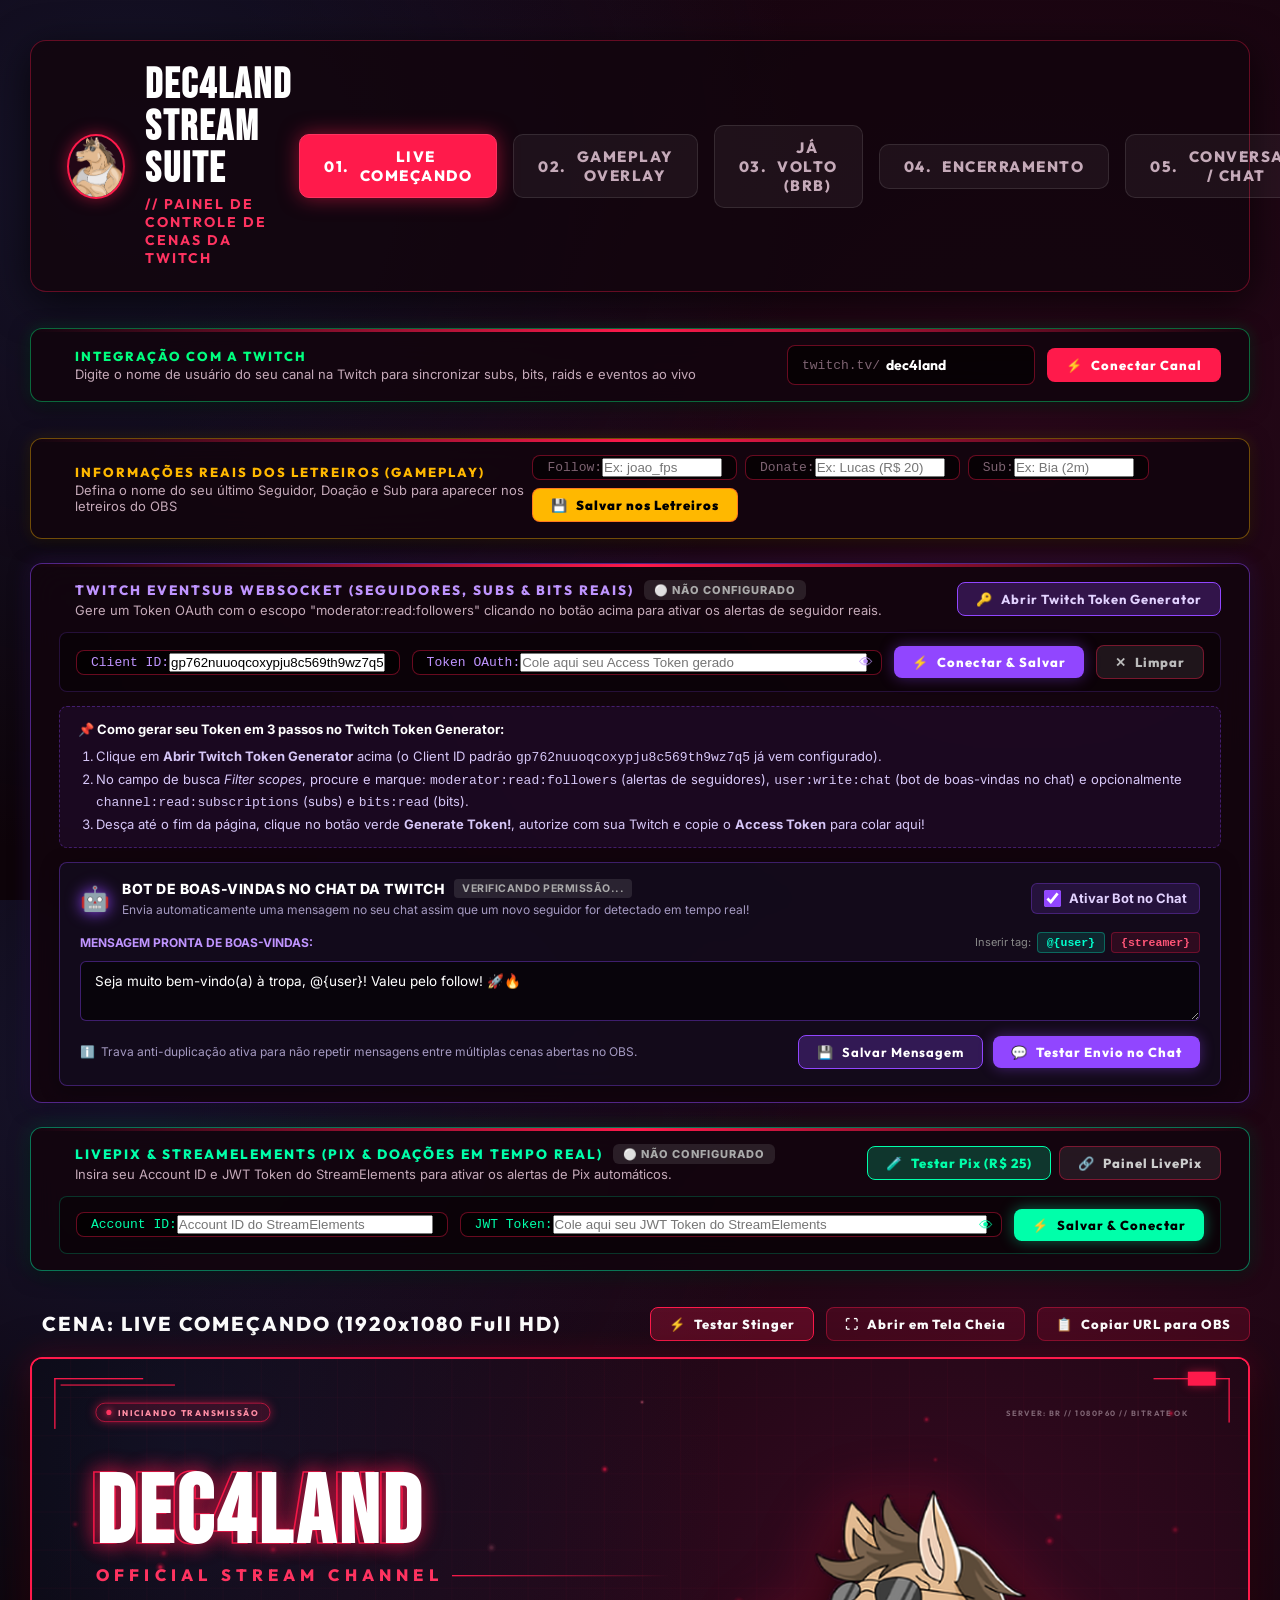
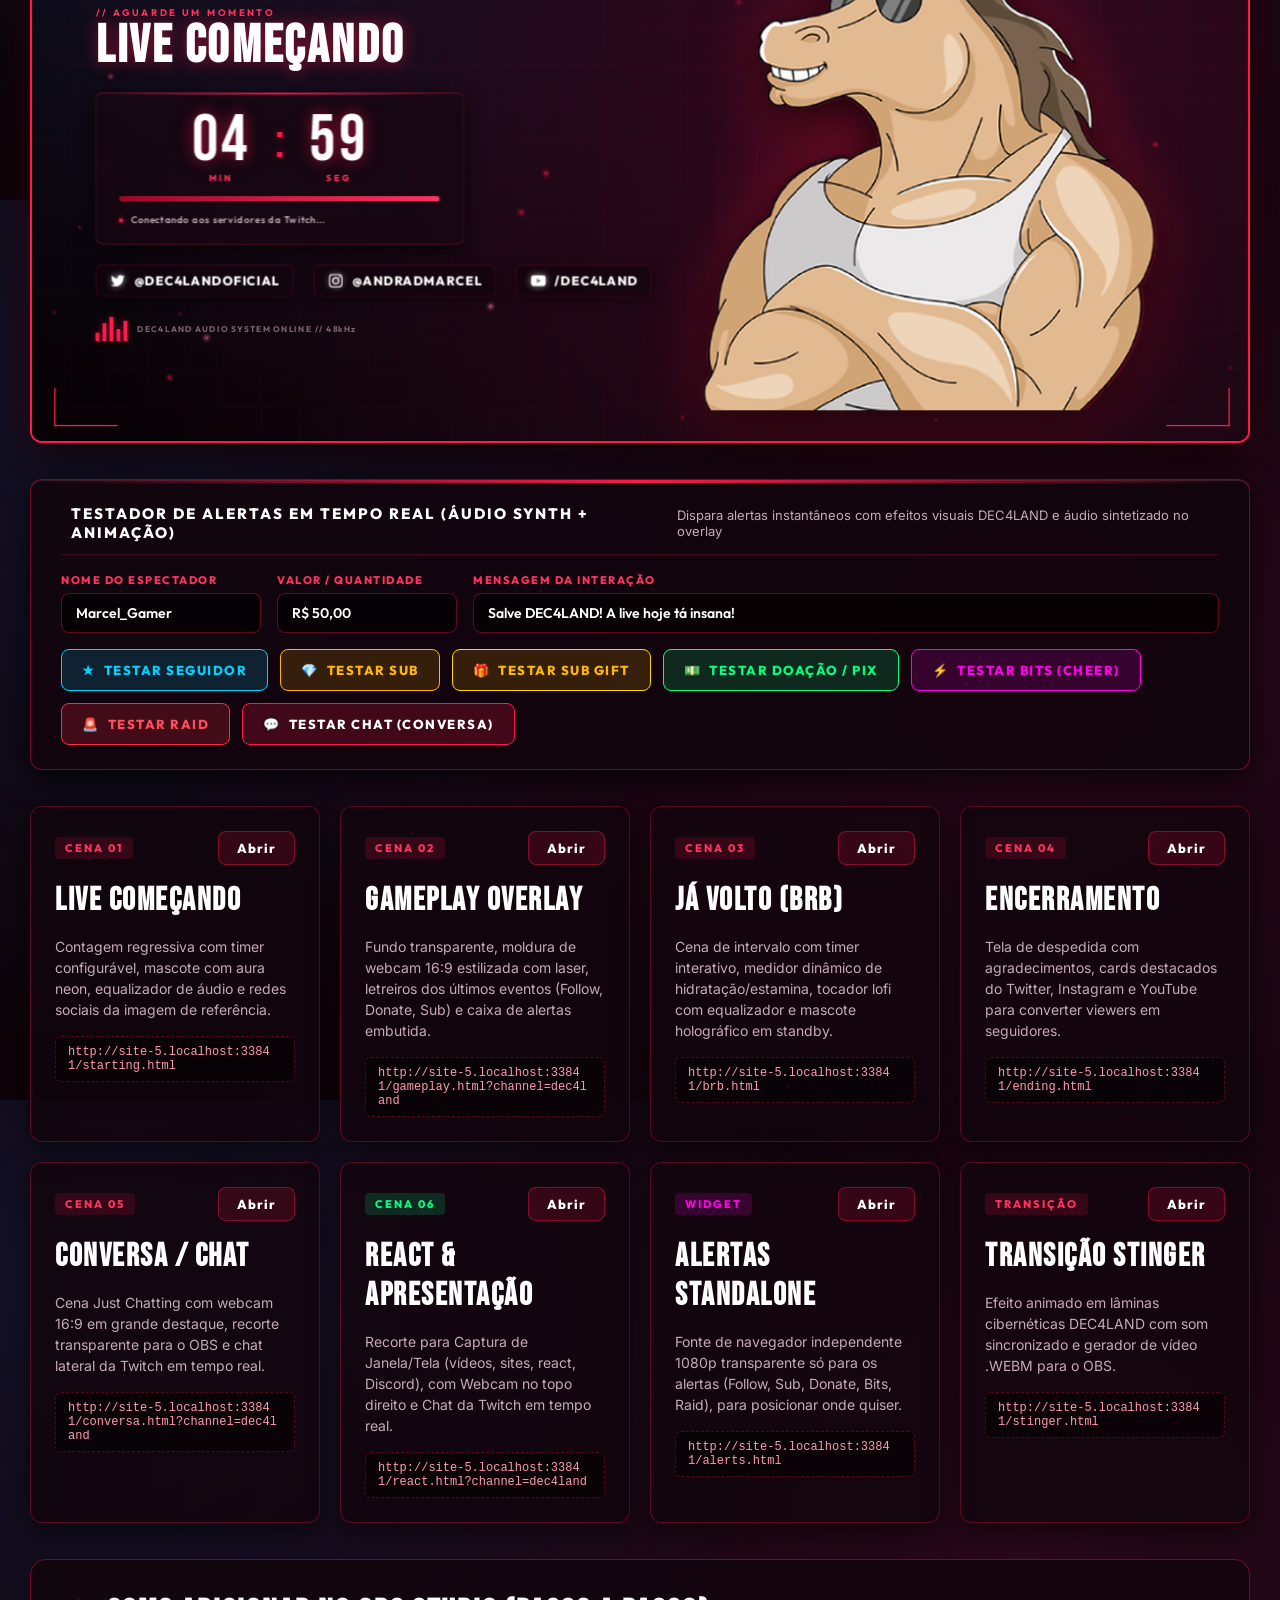
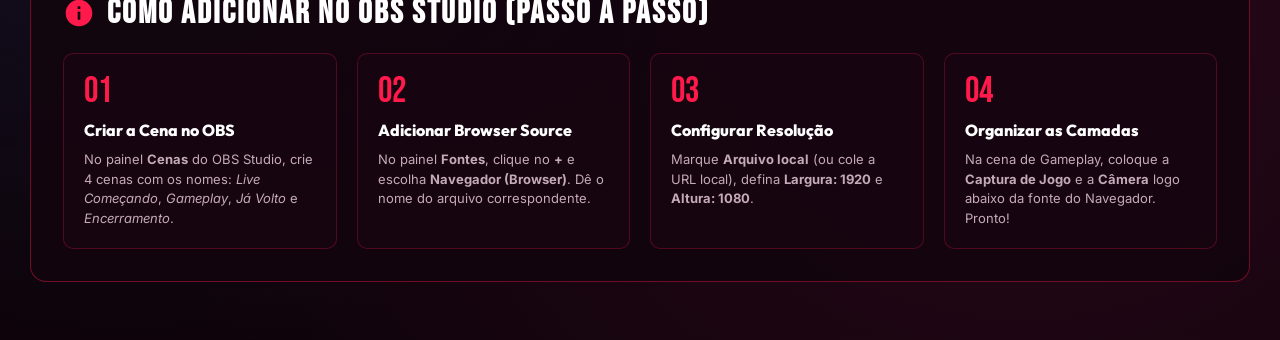
==== commit 86ea5498: "feat: add LivePix and StreamElements real-time donation integration and alerts" ====
--- a/index.html
+++ b/index.html
@@ -733,6 +733,47 @@
               </button>
             </div>
           </div>
+        </div>
+      </div>
+    </section>
+
+    <!-- LivePix & StreamElements Integration Bar (Doações & Pix em Tempo Real) -->
+    <section class="channel-config-bar cyber-panel" style="border-color: rgba(0, 255, 170, 0.45); box-shadow: 0 4px 20px rgba(0, 0, 0, 0.6), 0 0 20px rgba(0, 255, 170, 0.15); margin-top: -12px;">
+      <div style="display: flex; flex-direction: column; gap: 14px; width: 100%;">
+        <div style="display: flex; justify-content: space-between; align-items: center; flex-wrap: wrap; gap: 12px;">
+          <div class="channel-config-left">
+            <span class="pulse-dot" id="livepix-led" style="background: #00ffaa; box-shadow: 0 0 12px #00ffaa;"></span>
+            <div class="channel-config-text">
+              <div style="display: flex; align-items: center; gap: 10px; flex-wrap: wrap;">
+                <span class="channel-config-label" style="color: #00ffaa; font-size: 13.5px;">LIVEPIX & STREAMELEMENTS (PIX & DOAÇÕES EM TEMPO REAL)</span>
+                <span id="livepix-status-tag" style="font-size: 11px; padding: 3px 10px; border-radius: 6px; background: rgba(0, 255, 170, 0.2); color: #00ffaa; font-weight: 800; letter-spacing: 1px;">🟢 CONECTADO (PIX EM TEMPO REAL)</span>
+              </div>
+              <span class="channel-config-desc" id="livepix-status-desc">Conexão WebSocket ativa! Qualquer Pix recebido pelo LivePix atualizará o letreiro ÚLTIMO DONATE no OBS e disparará o alerta na tela.</span>
+            </div>
+          </div>
+          <div style="display: flex; gap: 8px; align-items: center;">
+            <button onclick="testLivePixTip()" class="action-btn" style="background: rgba(0, 255, 170, 0.2); border-color: #00ffaa; color: #00ffaa; font-weight: 800;">
+              <span>🧪</span> Testar Pix (R$ 25)
+            </button>
+            <a href="https://livepix.gg/" target="_blank" class="action-btn" style="background: rgba(255, 255, 255, 0.08); color: #ccc; text-decoration: none;">
+              <span>🔗</span> Painel LivePix
+            </a>
+          </div>
+        </div>
+
+        <div style="display: flex; align-items: center; gap: 12px; flex-wrap: wrap; background: rgba(0, 0, 0, 0.35); padding: 12px 16px; border-radius: 8px; border: 1px solid rgba(0, 255, 170, 0.2);">
+          <div class="channel-input-wrapper" style="flex: 1; min-width: 240px;">
+            <span class="channel-prefix" style="color: #00ffaa;">Account ID:</span>
+            <input type="text" id="livepix-input-account-id" placeholder="Account ID do StreamElements" style="flex: 1; min-width: 180px;">
+          </div>
+          <div class="channel-input-wrapper" style="flex: 1.5; min-width: 280px; position: relative;">
+            <span class="channel-prefix" style="color: #00ffaa;">JWT Token:</span>
+            <input type="password" id="livepix-input-token" placeholder="Cole aqui seu JWT Token do StreamElements" style="flex: 1; min-width: 200px; padding-right: 36px;">
+            <button type="button" onclick="toggleLivepixTokenVisibility()" style="position: absolute; right: 8px; background: none; border: none; color: #00ffaa; cursor: pointer; font-size: 14px;" title="Mostrar/Ocultar Token">👁</button>
+          </div>
+          <button onclick="saveAndConnectLivePix()" class="action-btn" style="background: #00ffaa; color: #000; font-weight: 800; border: none; box-shadow: 0 0 15px rgba(0, 255, 170, 0.4);">
+            <span>⚡</span> Salvar & Conectar
+          </button>
         </div>
       </div>
     </section>
@@ -1160,6 +1201,22 @@
       const inputToken = document.getElementById('eventsub-input-token');
       if (inputClientId && savedClientId) inputClientId.value = savedClientId;
       if (inputToken && savedToken) inputToken.value = savedToken;
+
+      // Carregar credenciais StreamElements / LivePix salvas
+      const savedSeAccountId = localStorage.getItem('dec4land_se_account_id') || (window.DEC4LAND_CONFIG?.streamelementsAccountId || '');
+      const savedSeToken = localStorage.getItem('dec4land_se_token') || (window.DEC4LAND_CONFIG?.streamelementsToken || '');
+      const inputSeAccountId = document.getElementById('livepix-input-account-id');
+      const inputSeToken = document.getElementById('livepix-input-token');
+      if (inputSeAccountId && savedSeAccountId) inputSeAccountId.value = savedSeAccountId;
+      if (inputSeToken && savedSeToken) inputSeToken.value = savedSeToken;
+
+      // Monitorar status do LivePix & StreamElements
+      if (window.dec4landStreamElements) {
+        window.dec4landStreamElements.onStatusChange(updateLivePixUI);
+      }
+      window.addEventListener('dec4land_streamelements_status', (e) => {
+        if (e.detail) updateLivePixUI(e.detail.status, e.detail.message);
+      });
 
       // Monitorar status do Twitch EventSub
       if (window.dec4landEventSub) {
@@ -1464,11 +1521,104 @@
         alert(`Não foi possível enviar a mensagem no chat da Twitch:\n\n${err}\n\nLembre-se: O token precisa ter o escopo "user:write:chat" selecionado no gerador de token!`);
       }
     }
+
+    // Funções LivePix & StreamElements
+    function updateLivePixUI(status, message) {
+      const tag = document.getElementById('livepix-status-tag');
+      const led = document.getElementById('livepix-led');
+      const desc = document.getElementById('livepix-status-desc');
+      if (!tag || !led) return;
+
+      if (status === 'connected') {
+        tag.textContent = '🟢 CONECTADO (PIX EM TEMPO REAL)';
+        tag.style.background = 'rgba(0, 255, 170, 0.2)';
+        tag.style.color = '#00ffaa';
+        led.style.background = '#00ffaa';
+        led.style.boxShadow = '0 0 14px #00ffaa';
+        if (desc) desc.textContent = 'WebSocket ativo! Qualquer Pix recebido pelo LivePix atualizará o letreiro ÚLTIMO DONATE no OBS e disparará o alerta na tela.';
+      } else if (status === 'connecting') {
+        tag.textContent = '🟡 CONECTANDO...';
+        tag.style.background = 'rgba(255, 184, 0, 0.2)';
+        tag.style.color = '#ffb800';
+        led.style.background = '#ffb800';
+        led.style.boxShadow = '0 0 14px #ffb800';
+        if (desc) desc.textContent = 'Conectando ao gateway do StreamElements/LivePix...';
+      } else if (status === 'error') {
+        tag.textContent = '🔴 ERRO NA AUTENTICAÇÃO';
+        tag.style.background = 'rgba(255, 26, 75, 0.25)';
+        tag.style.color = '#ff1a4b';
+        led.style.background = '#ff1a4b';
+        led.style.boxShadow = '0 0 14px #ff1a4b';
+        if (desc) desc.textContent = message || 'Falha ao autenticar no StreamElements. Verifique seu JWT Token.';
+      } else if (status === 'unconfigured') {
+        tag.textContent = '⚪ NÃO CONFIGURADO';
+        tag.style.background = 'rgba(255, 255, 255, 0.1)';
+        tag.style.color = '#aaa';
+        led.style.background = '#555';
+        led.style.boxShadow = 'none';
+        if (desc) desc.textContent = 'Insira seu Account ID e JWT Token do StreamElements para ativar os alertas de Pix automáticos.';
+      } else {
+        tag.textContent = '⚪ DESCONECTADO';
+        tag.style.background = 'rgba(255, 255, 255, 0.1)';
+        tag.style.color = '#aaa';
+        led.style.background = '#555';
+        led.style.boxShadow = 'none';
+        if (desc) desc.textContent = message || 'Conexão inativa.';
+      }
+    }
+
+    function toggleLivepixTokenVisibility() {
+      const input = document.getElementById('livepix-input-token');
+      if (input) {
+        input.type = input.type === 'password' ? 'text' : 'password';
+      }
+    }
+
+    function saveAndConnectLivePix() {
+      const accountId = (document.getElementById('livepix-input-account-id').value || '').trim();
+      const token = (document.getElementById('livepix-input-token').value || '').trim();
+
+      if (!accountId || !token) {
+        alert('Por favor preencha o Account ID e o JWT Token do StreamElements.');
+        return;
+      }
+
+      if (window.dec4landStreamElements) {
+        window.dec4landStreamElements.saveCredentials(accountId, token);
+        alert('Credenciais do StreamElements / LivePix salvas com sucesso!\nConexão estabelecida.');
+      } else {
+        localStorage.setItem('dec4land_se_account_id', accountId);
+        localStorage.setItem('dec4land_se_token', token);
+        alert('Credenciais salvas no navegador! Recarregue a página para conectar.');
+      }
+    }
+
+    function testLivePixTip() {
+      if (window.dec4landStreamElements) {
+        window.dec4landStreamElements.simulateTestTip('Marcel_Gamer', '25,00', 'Manda um salve pra tropa da live! Valeu pelo trampo! 🔥');
+      } else {
+        try {
+          const bc = new BroadcastChannel('dec4land_stream_alerts');
+          bc.postMessage({ action: 'update_hud_info', donate: 'Marcel_Gamer (R$ 25,00)' });
+          bc.postMessage({
+            action: 'trigger_alert',
+            payload: {
+              type: 'donation',
+              user: 'Marcel_Gamer',
+              amount: 'R$ 25,00',
+              message: 'Manda um salve pra tropa da live! Valeu pelo trampo! 🔥',
+              detail: 'doou <b>R$ 25,00</b> pelo Pix!'
+            }
+          });
+        } catch(e) {}
+      }
+    }
   </script>
   <script src="config.local.js"></script>
   <script src="config.js"></script>
   <script src="js/alerts.js"></script>
   <script src="js/eventsub.js"></script>
+  <script src="js/streamelements.js"></script>
   <script src="js/stinger.js"></script>
 </body>
 </html>
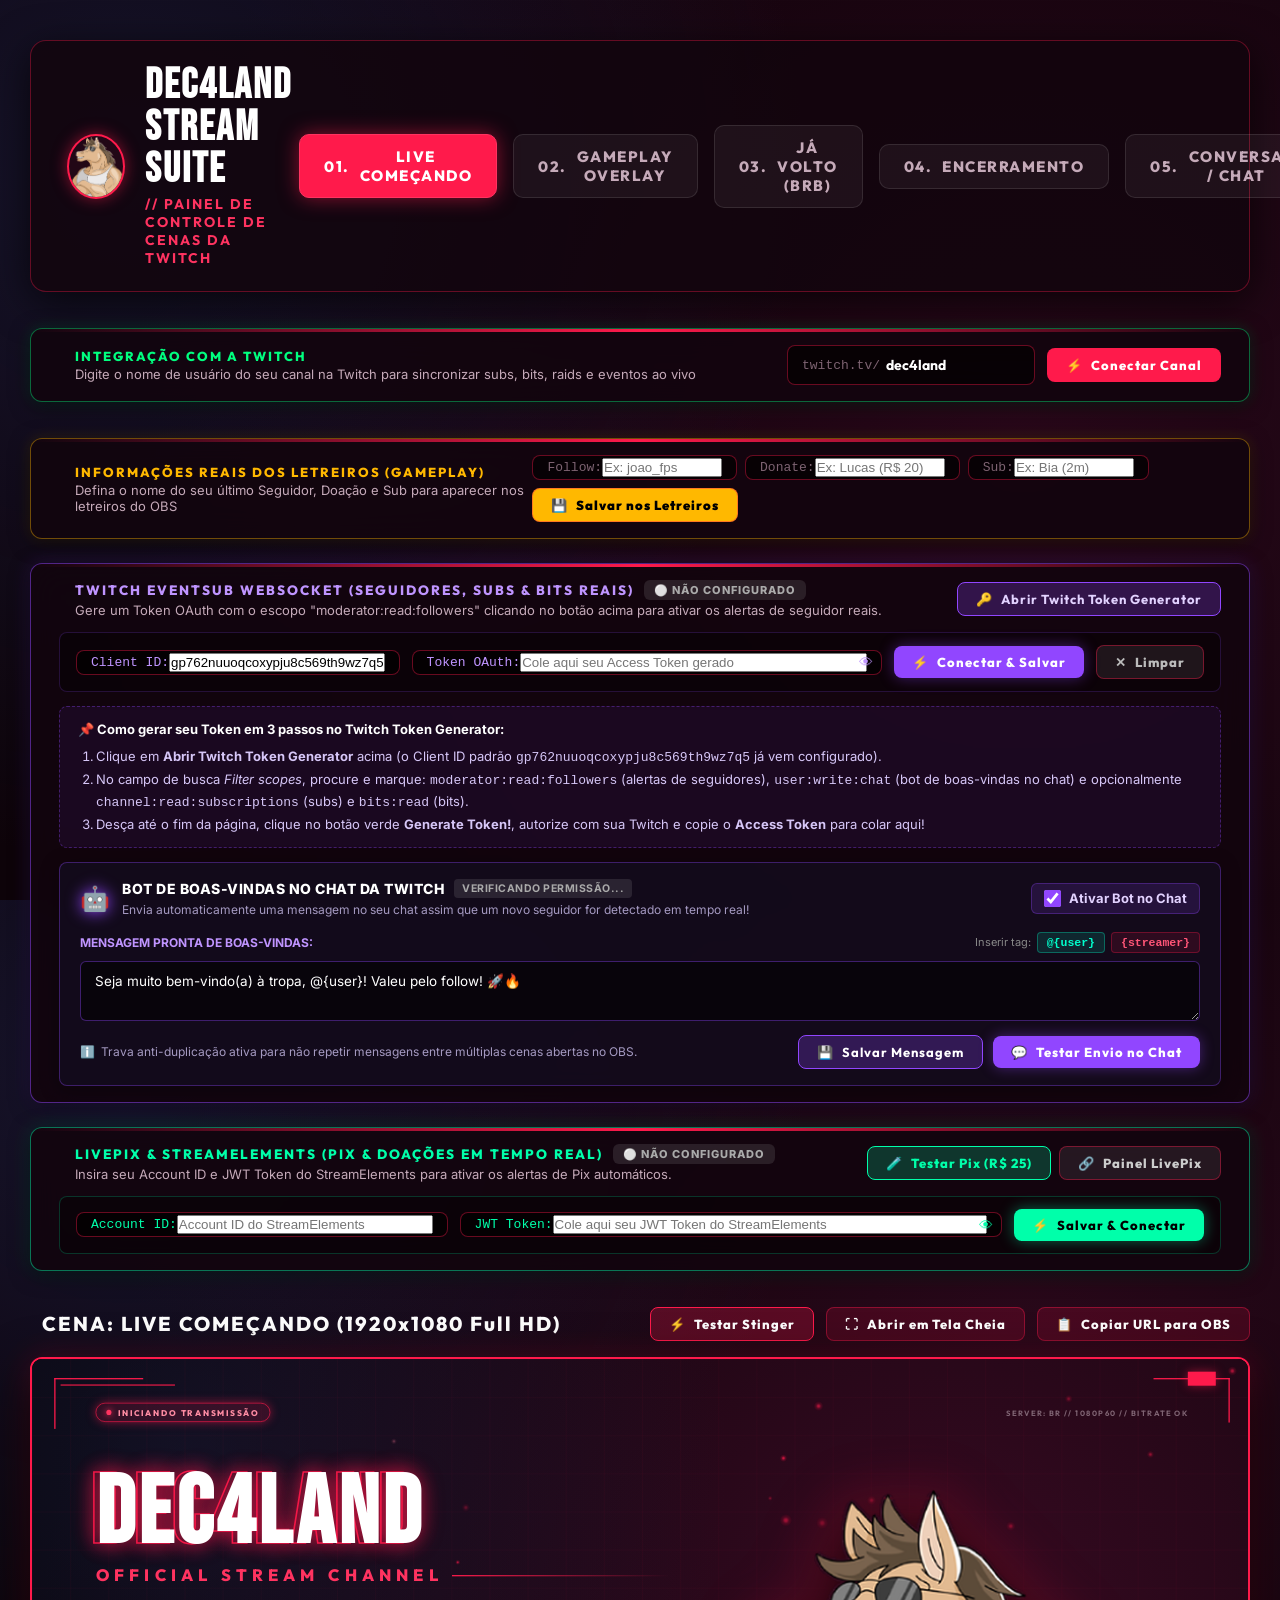
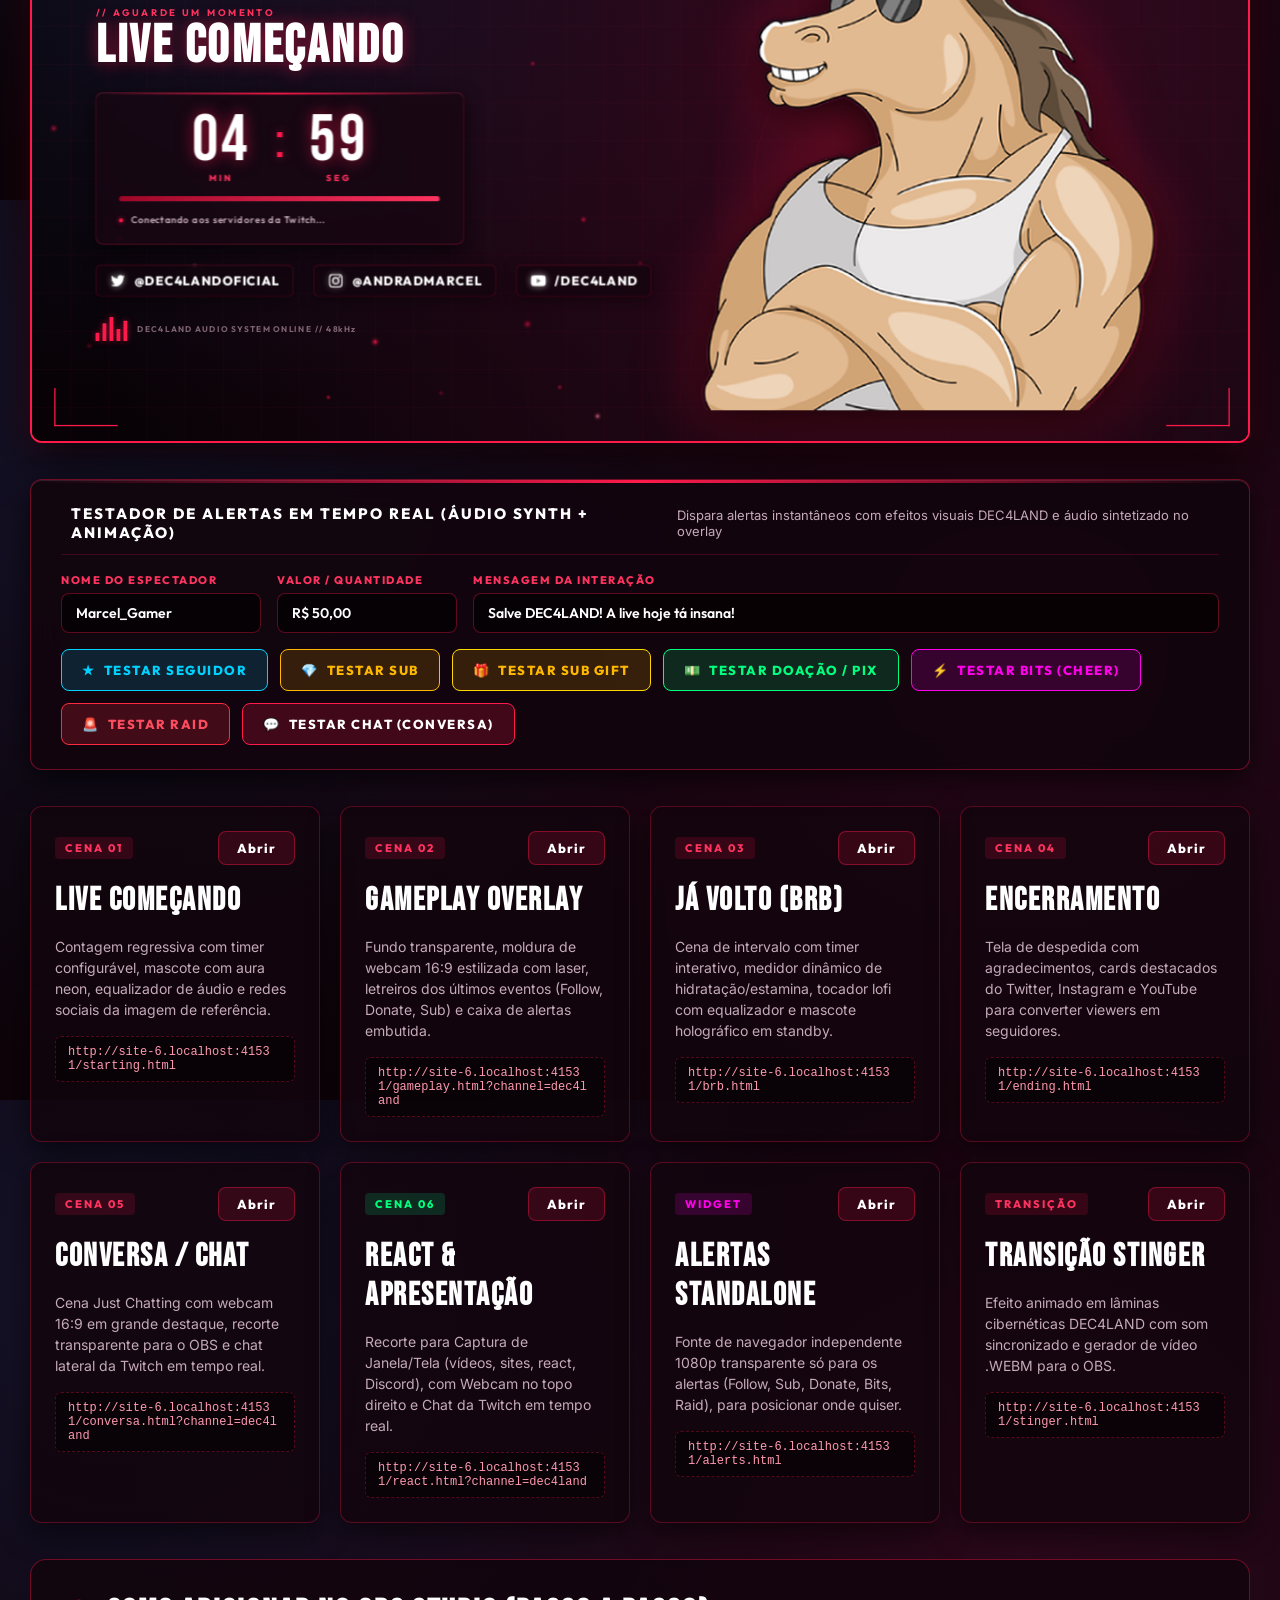
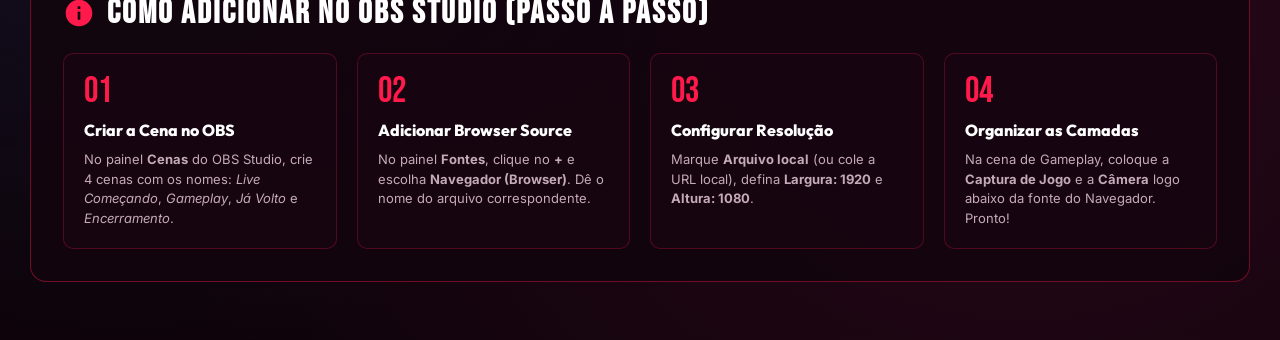
==== commit 145a7ed4: "feat: add stream alert engine, scene controllers, and Twitch integration scripts" ====
--- a/index.html
+++ b/index.html
@@ -1066,16 +1066,26 @@
       }
     }
 
+    function sanitizeHudParam(val) {
+      if (!val) return null;
+      const v = String(val).trim().toLowerCase();
+      const isSynthetic = v === 'marcel_gamer' ||
+                          v === 'marcel' ||
+                          v === 'marcel_gamer (r$ 50,00)' ||
+                          v === 'marcel_gamer (r$ 25,00)' ||
+                          v === 'marcel (r$ 50,00)' ||
+                          v === 'marcel (tier 1)' ||
+                          v === 'lucas_apoiador (r$ 25,00)';
+      return isSynthetic ? null : val;
+    }
+
     function updateCardUrls() {
       const base = getBaseUrl();
       document.getElementById('url-starting').textContent = base + 'starting.html';
       let gameplayUrl = base + 'gameplay.html?channel=' + encodeURIComponent(currentChannel);
-      const sF = localStorage.getItem('dec4land_real_follower');
-      const sD = localStorage.getItem('dec4land_real_donate');
-      const sS = localStorage.getItem('dec4land_real_sub');
-      const cleanF = (sF && !sF.toLowerCase().includes('marcel_gamer')) ? sF : null;
-      const cleanD = (sD && !sD.toLowerCase().includes('marcel') && !sD.includes('50,00')) ? sD : null;
-      const cleanS = (sS && !sS.toLowerCase().includes('marcel_gamer')) ? sS : null;
+      const cleanF = sanitizeHudParam(localStorage.getItem('dec4land_real_follower'));
+      const cleanD = sanitizeHudParam(localStorage.getItem('dec4land_real_donate'));
+      const cleanS = sanitizeHudParam(localStorage.getItem('dec4land_real_sub'));
 
       if (cleanF) gameplayUrl += '&follow=' + encodeURIComponent(cleanF);
       if (cleanD) gameplayUrl += '&donate=' + encodeURIComponent(cleanD);
@@ -1182,17 +1192,45 @@
         if (input) input.value = currentChannel;
       }
 
+      const isSyntheticTestValue = (val) => {
+        if (!val) return false;
+        const v = String(val).trim().toLowerCase();
+        return v === 'marcel_gamer' ||
+               v === 'marcel' ||
+               v === 'marcel_gamer (r$ 50,00)' ||
+               v === 'marcel_gamer (r$ 25,00)' ||
+               v === 'marcel (r$ 50,00)' ||
+               v === 'marcel (tier 1)' ||
+               v === 'lucas_apoiador (r$ 25,00)';
+      };
+
       const savedFollow = localStorage.getItem('dec4land_real_follower');
       const savedDon = localStorage.getItem('dec4land_real_donate');
       const savedSb = localStorage.getItem('dec4land_real_sub');
-      if (savedFollow && !savedFollow.toLowerCase().includes('marcel_gamer')) document.getElementById('hud-real-follower').value = savedFollow;
-      if (savedDon && !savedDon.toLowerCase().includes('marcel') && !savedDon.includes('50,00')) {
-        document.getElementById('hud-real-donate').value = savedDon;
-      } else {
-        try { localStorage.removeItem('dec4land_real_donate'); } catch(e) {}
-        document.getElementById('hud-real-donate').value = '';
-      }
-      if (savedSb && !savedSb.toLowerCase().includes('marcel_gamer')) document.getElementById('hud-real-sub').value = savedSb;
+      if (savedFollow) {
+        if (isSyntheticTestValue(savedFollow)) {
+          try { localStorage.removeItem('dec4land_real_follower'); } catch(e) {}
+        } else {
+          const el = document.getElementById('hud-real-follower');
+          if (el) el.value = savedFollow;
+        }
+      }
+      if (savedDon) {
+        if (isSyntheticTestValue(savedDon)) {
+          try { localStorage.removeItem('dec4land_real_donate'); } catch(e) {}
+        } else {
+          const el = document.getElementById('hud-real-donate');
+          if (el) el.value = savedDon;
+        }
+      }
+      if (savedSb) {
+        if (isSyntheticTestValue(savedSb)) {
+          try { localStorage.removeItem('dec4land_real_sub'); } catch(e) {}
+        } else {
+          const el = document.getElementById('hud-real-sub');
+          if (el) el.value = savedSb;
+        }
+      }
 
       // Carregar credenciais EventSub salvas
       const savedClientId = localStorage.getItem('dec4land_eventsub_client_id') || (window.DEC4LAND_CONFIG?.twitchClientId || '');
@@ -1279,12 +1317,9 @@
       currentScene = sceneName;
       document.querySelectorAll('.tab-btn').forEach(btn => btn.classList.remove('active'));
 
-      const sF = localStorage.getItem('dec4land_real_follower');
-      const sD = localStorage.getItem('dec4land_real_donate');
-      const sS = localStorage.getItem('dec4land_real_sub');
-      const cleanF = (sF && !sF.toLowerCase().includes('marcel_gamer')) ? sF : null;
-      const cleanD = (sD && !sD.toLowerCase().includes('marcel') && !sD.includes('50,00')) ? sD : null;
-      const cleanS = (sS && !sS.toLowerCase().includes('marcel_gamer')) ? sS : null;
+      const cleanF = sanitizeHudParam(localStorage.getItem('dec4land_real_follower'));
+      const cleanD = sanitizeHudParam(localStorage.getItem('dec4land_real_donate'));
+      const cleanS = sanitizeHudParam(localStorage.getItem('dec4land_real_sub'));
       let hudParams = '?channel=' + encodeURIComponent(currentChannel);
       if (cleanF) hudParams += '&follow=' + encodeURIComponent(cleanF);
       if (cleanD) hudParams += '&donate=' + encodeURIComponent(cleanD);
@@ -1340,12 +1375,12 @@
       let targetUrl = base + currentScene + '.html';
       if (currentScene === 'gameplay' || currentScene === 'conversa' || currentScene === 'react') {
         targetUrl += '?channel=' + encodeURIComponent(currentChannel);
-        const sF = localStorage.getItem('dec4land_real_follower');
-        const sD = localStorage.getItem('dec4land_real_donate');
-        const sS = localStorage.getItem('dec4land_real_sub');
-        if (sF) targetUrl += '&follow=' + encodeURIComponent(sF);
-        if (sD) targetUrl += '&donate=' + encodeURIComponent(sD);
-        if (sS) targetUrl += '&sub=' + encodeURIComponent(sS);
+        const cleanF = sanitizeHudParam(localStorage.getItem('dec4land_real_follower'));
+        const cleanD = sanitizeHudParam(localStorage.getItem('dec4land_real_donate'));
+        const cleanS = sanitizeHudParam(localStorage.getItem('dec4land_real_sub'));
+        if (cleanF) targetUrl += '&follow=' + encodeURIComponent(cleanF);
+        if (cleanD) targetUrl += '&donate=' + encodeURIComponent(cleanD);
+        if (cleanS) targetUrl += '&sub=' + encodeURIComponent(cleanS);
       }
       navigator.clipboard.writeText(targetUrl).then(() => {
         alert('URL copiada para a área de transferência:\n' + targetUrl + '\n\nBasta colar como Navegador (Browser Source) no OBS Studio!');
@@ -1616,6 +1651,7 @@
   </script>
   <script src="config.local.js"></script>
   <script src="config.js"></script>
+  <script src="js/twitch-irc.js"></script>
   <script src="js/alerts.js"></script>
   <script src="js/eventsub.js"></script>
   <script src="js/streamelements.js"></script>
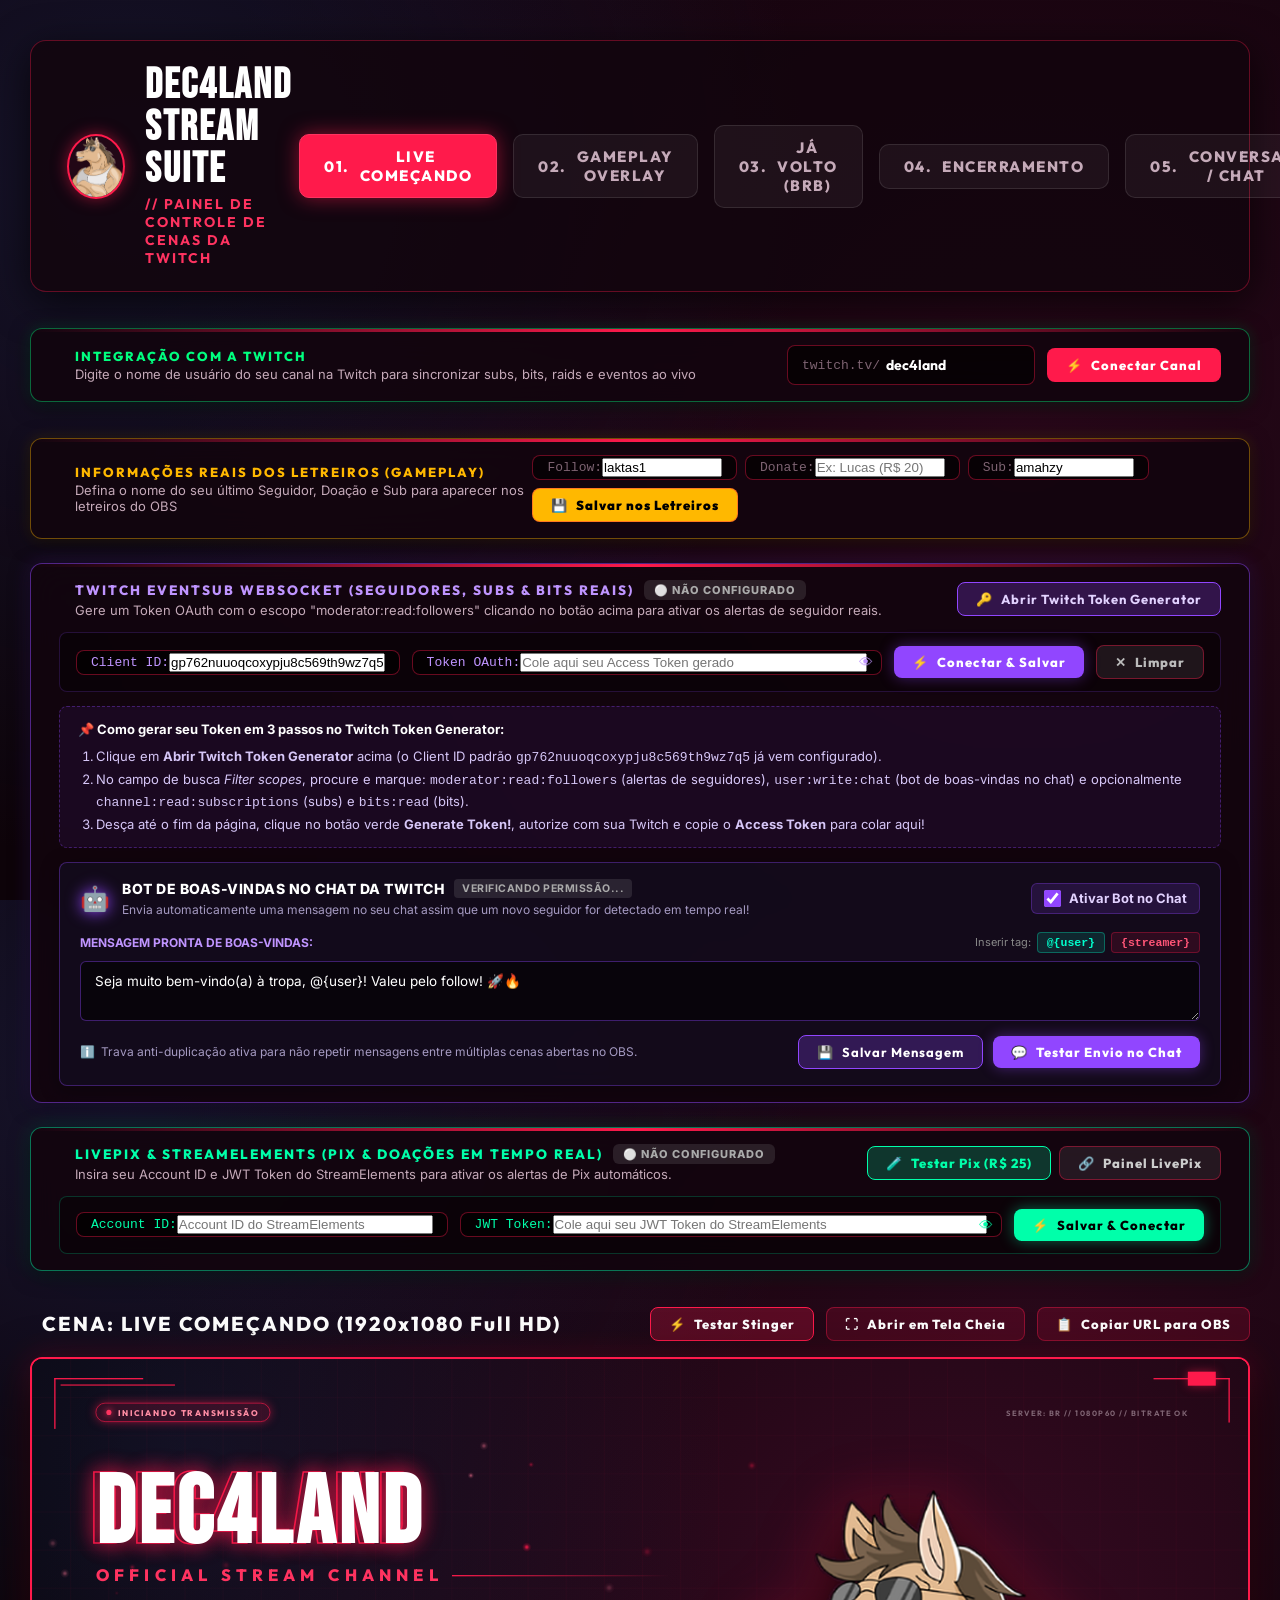
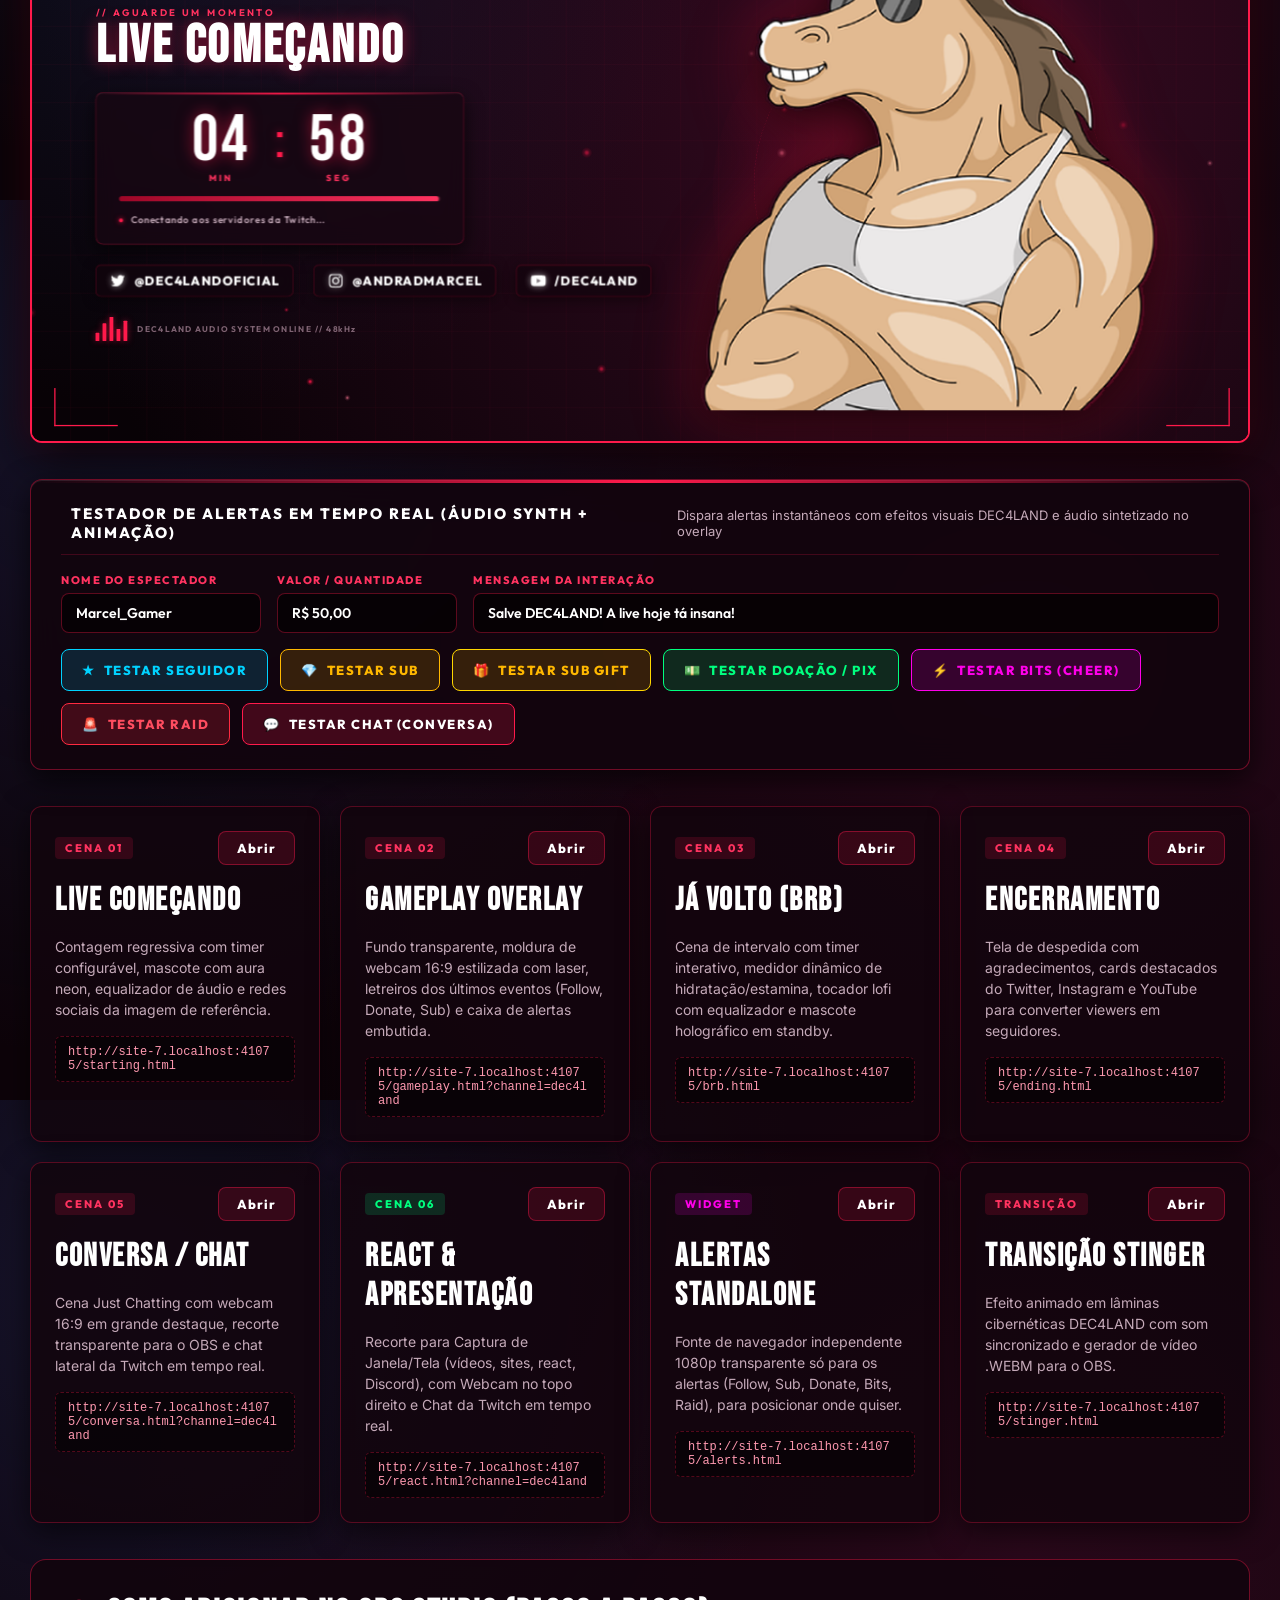
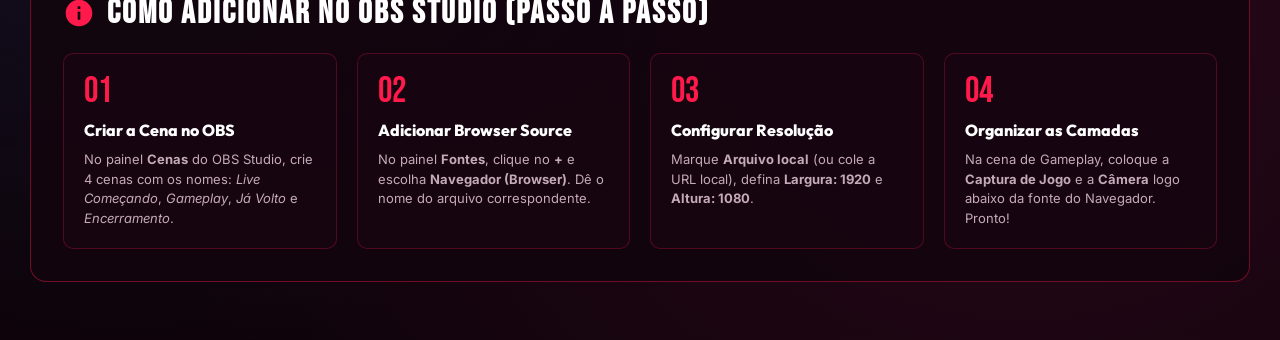
==== commit d9c97a99: "refactor: modularize codebase by extracting conversation, eventsub, gameplay, and react logic into s" ====
--- a/index.html
+++ b/index.html
@@ -1075,7 +1075,9 @@
                           v === 'marcel_gamer (r$ 25,00)' ||
                           v === 'marcel (r$ 50,00)' ||
                           v === 'marcel (tier 1)' ||
-                          v === 'lucas_apoiador (r$ 25,00)';
+                          v === 'lucas_apoiador (r$ 25,00)' ||
+                          v === 'anarchyzera12' ||
+                          v === 'anarchyzera';
       return isSynthetic ? null : val;
     }
 
@@ -1201,35 +1203,55 @@
                v === 'marcel_gamer (r$ 25,00)' ||
                v === 'marcel (r$ 50,00)' ||
                v === 'marcel (tier 1)' ||
-               v === 'lucas_apoiador (r$ 25,00)';
+               v === 'lucas_apoiador (r$ 25,00)' ||
+               v === 'anarchyzera12' ||
+               v === 'anarchyzera';
       };
 
+      const cfg = Object.assign({}, window.DEC4LAND_CONFIG || {}, window.DEC4LAND_LOCAL_CONFIG || {});
       const savedFollow = localStorage.getItem('dec4land_real_follower');
       const savedDon = localStorage.getItem('dec4land_real_donate');
       const savedSb = localStorage.getItem('dec4land_real_sub');
       if (savedFollow) {
         if (isSyntheticTestValue(savedFollow)) {
           try { localStorage.removeItem('dec4land_real_follower'); } catch(e) {}
+          const el = document.getElementById('hud-real-follower');
+          if (el && cfg.latestFollower && cfg.latestFollower !== '-') el.value = cfg.latestFollower;
         } else {
           const el = document.getElementById('hud-real-follower');
           if (el) el.value = savedFollow;
         }
-      }
+      } else if (cfg.latestFollower && cfg.latestFollower !== '-') {
+        const el = document.getElementById('hud-real-follower');
+        if (el) el.value = cfg.latestFollower;
+      }
+
       if (savedDon) {
         if (isSyntheticTestValue(savedDon)) {
           try { localStorage.removeItem('dec4land_real_donate'); } catch(e) {}
+          const el = document.getElementById('hud-real-donate');
+          if (el && cfg.latestDonate && cfg.latestDonate !== '-') el.value = cfg.latestDonate;
         } else {
           const el = document.getElementById('hud-real-donate');
           if (el) el.value = savedDon;
         }
-      }
+      } else if (cfg.latestDonate && cfg.latestDonate !== '-') {
+        const el = document.getElementById('hud-real-donate');
+        if (el) el.value = cfg.latestDonate;
+      }
+
       if (savedSb) {
         if (isSyntheticTestValue(savedSb)) {
           try { localStorage.removeItem('dec4land_real_sub'); } catch(e) {}
+          const el = document.getElementById('hud-real-sub');
+          if (el && cfg.latestSub && cfg.latestSub !== '-') el.value = cfg.latestSub;
         } else {
           const el = document.getElementById('hud-real-sub');
           if (el) el.value = savedSb;
         }
+      } else if (cfg.latestSub && cfg.latestSub !== '-') {
+        const el = document.getElementById('hud-real-sub');
+        if (el) el.value = cfg.latestSub;
       }
 
       // Carregar credenciais EventSub salvas
@@ -1268,7 +1290,6 @@
       const botToggle = document.getElementById('welcome-bot-toggle');
       const botInput = document.getElementById('welcome-bot-message-input');
       const savedBotEnabled = localStorage.getItem('dec4land_welcome_bot_enabled');
-      const cfg = Object.assign({}, window.DEC4LAND_CONFIG || {}, window.DEC4LAND_LOCAL_CONFIG || {});
       if (botToggle) {
         botToggle.checked = savedBotEnabled !== null ? (savedBotEnabled === 'true') : (cfg.welcomeBotEnabled !== false);
         botToggle.addEventListener('change', () => {
